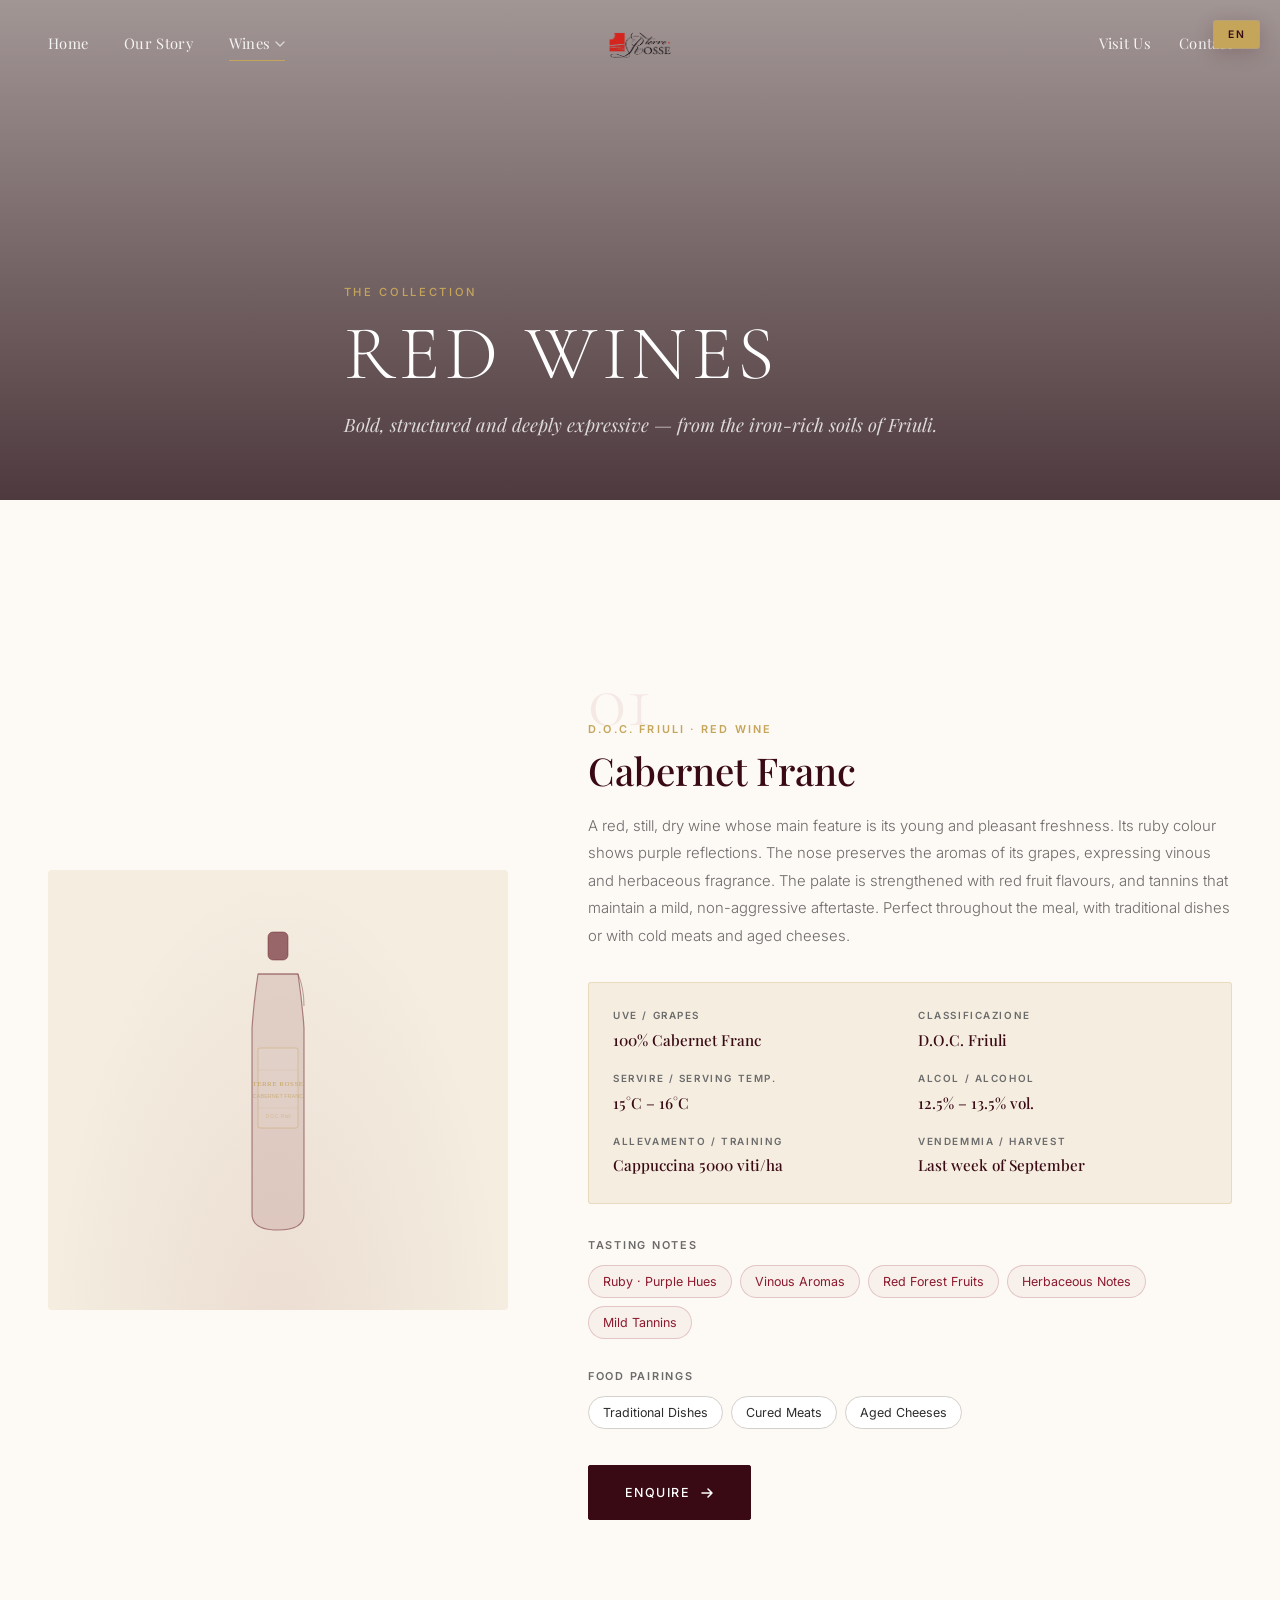
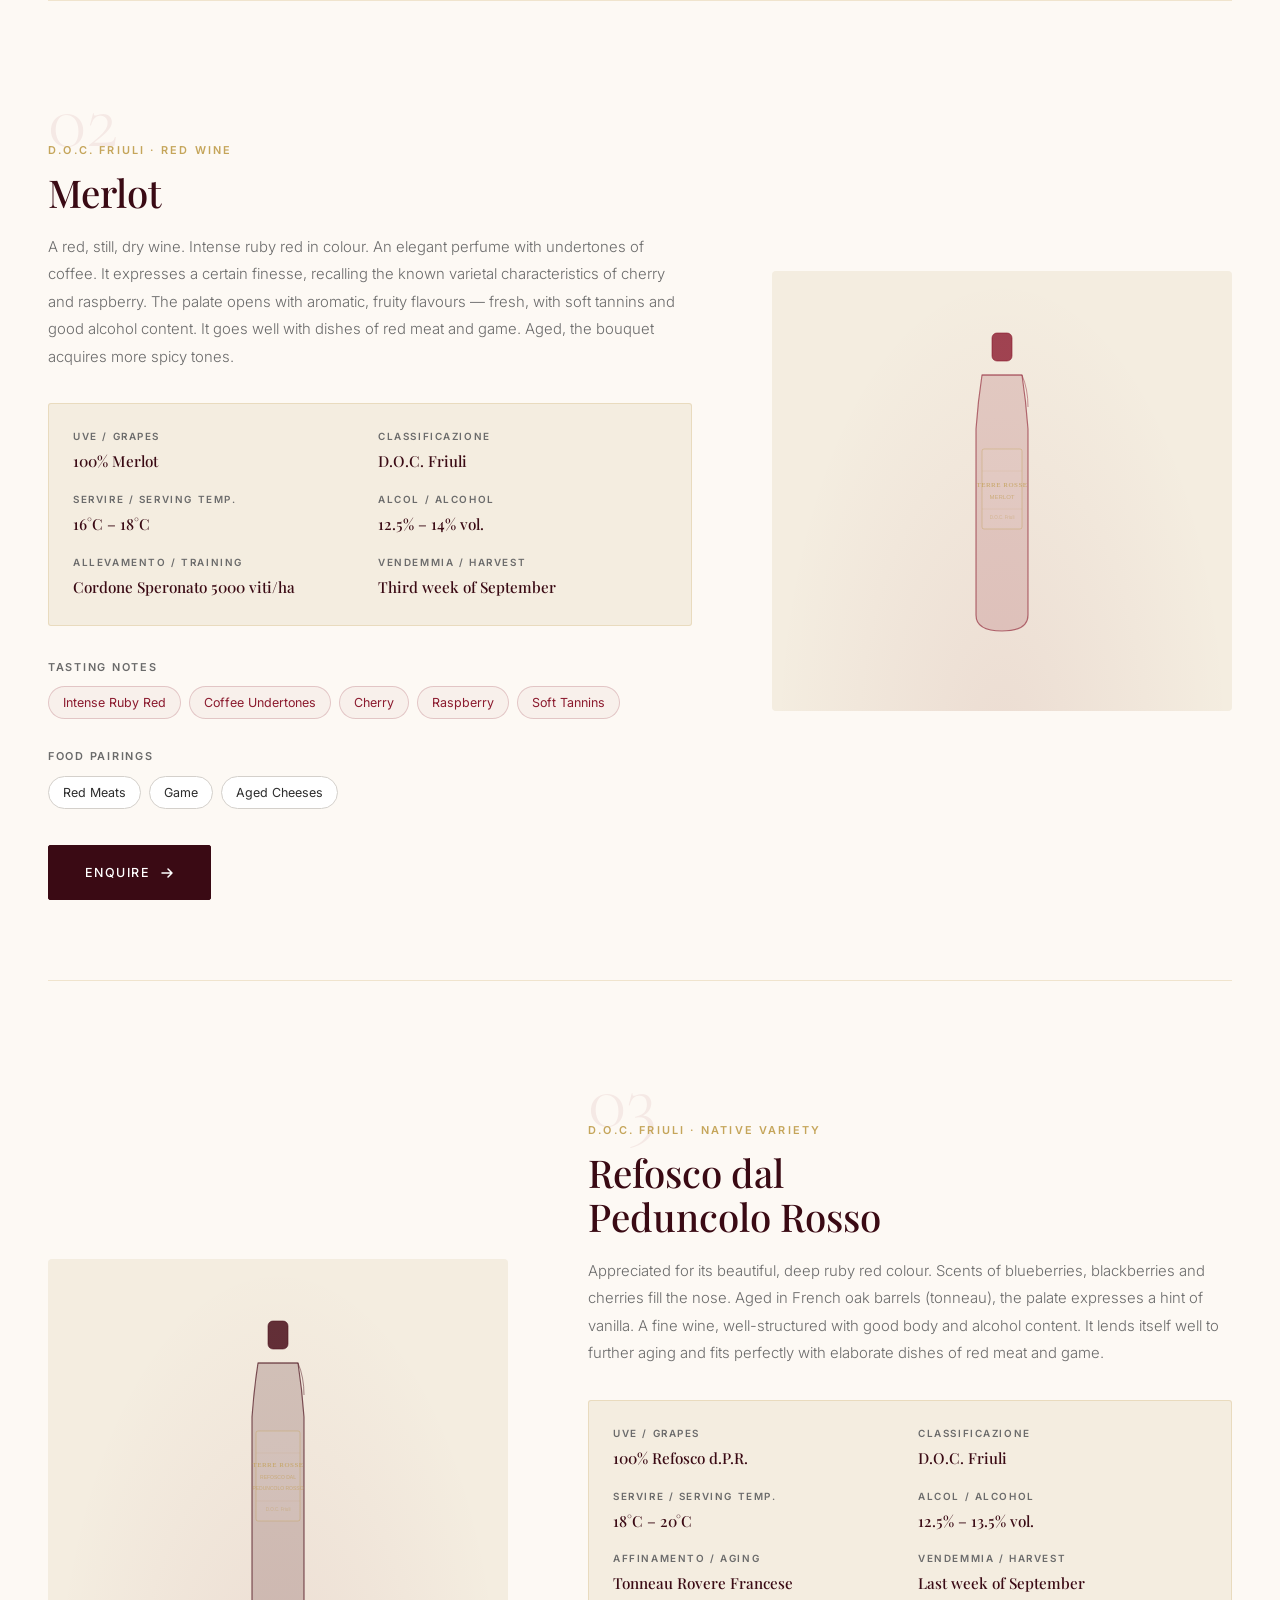
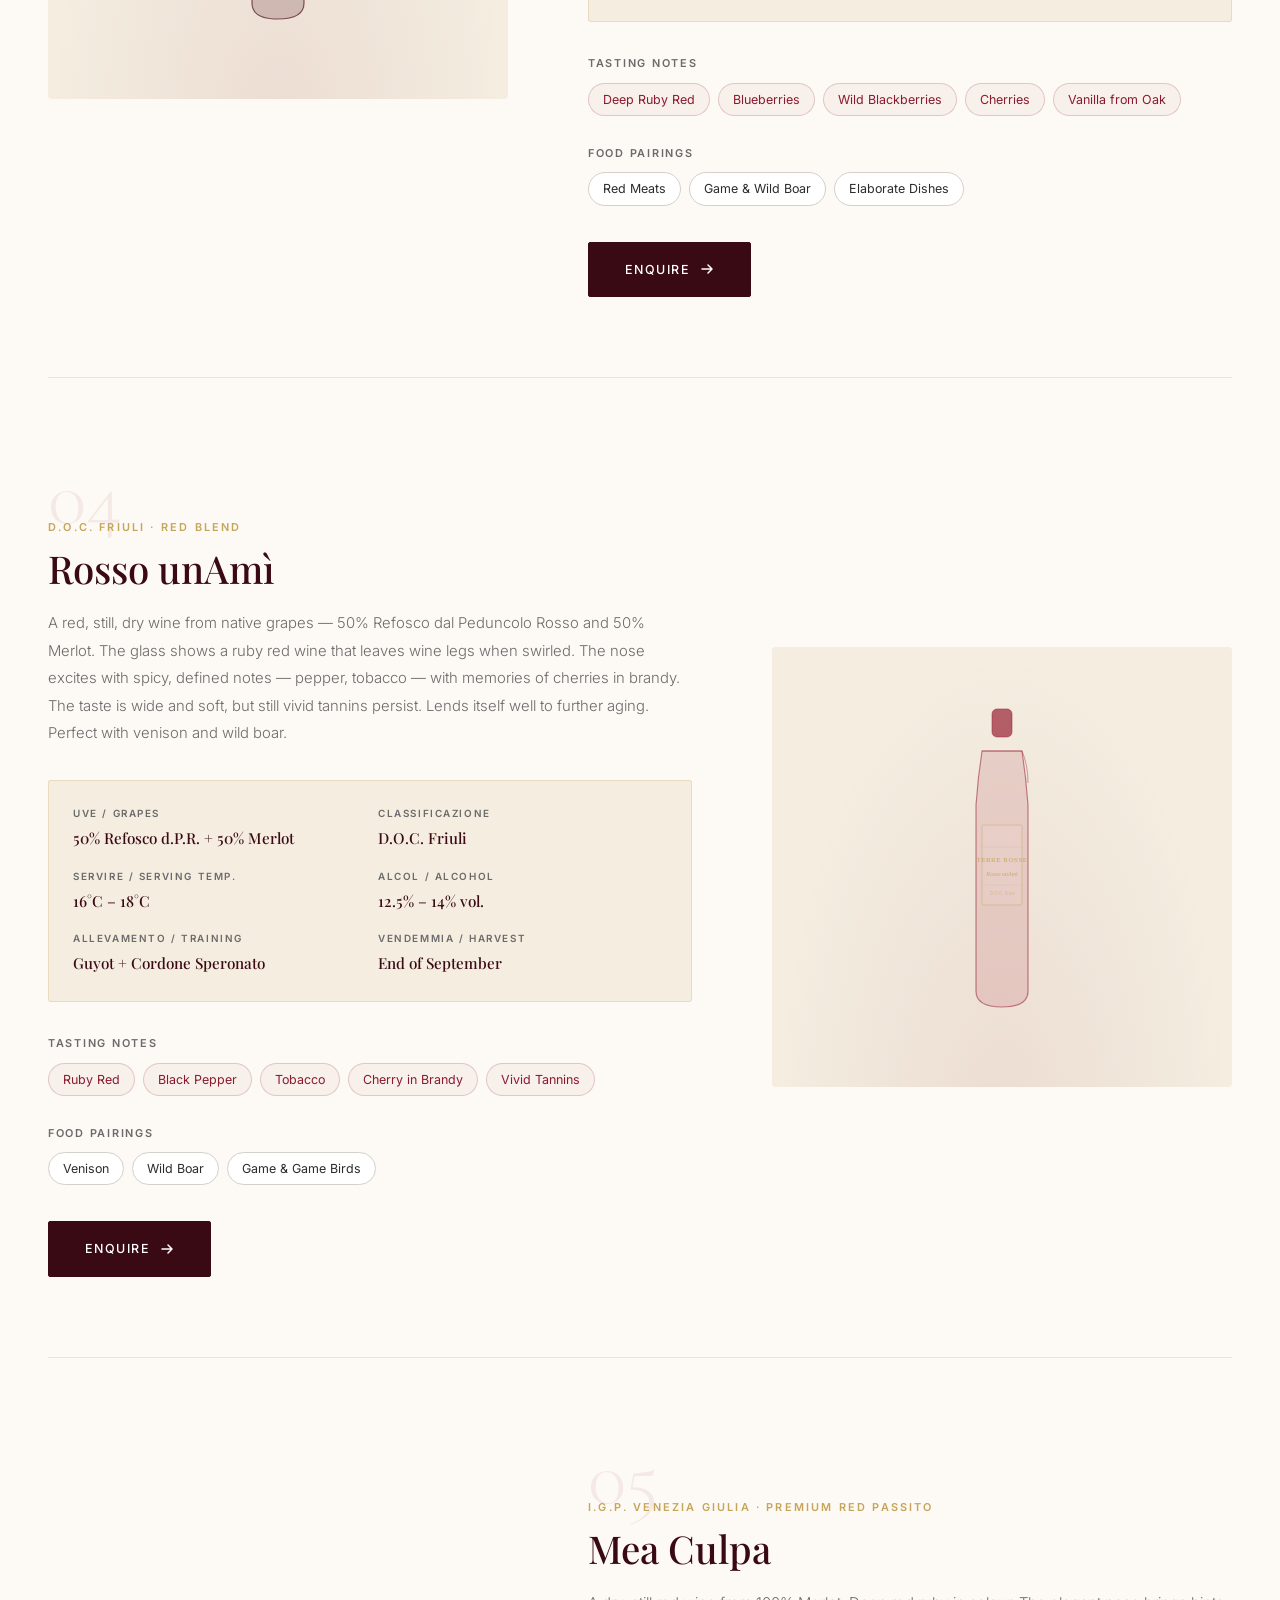
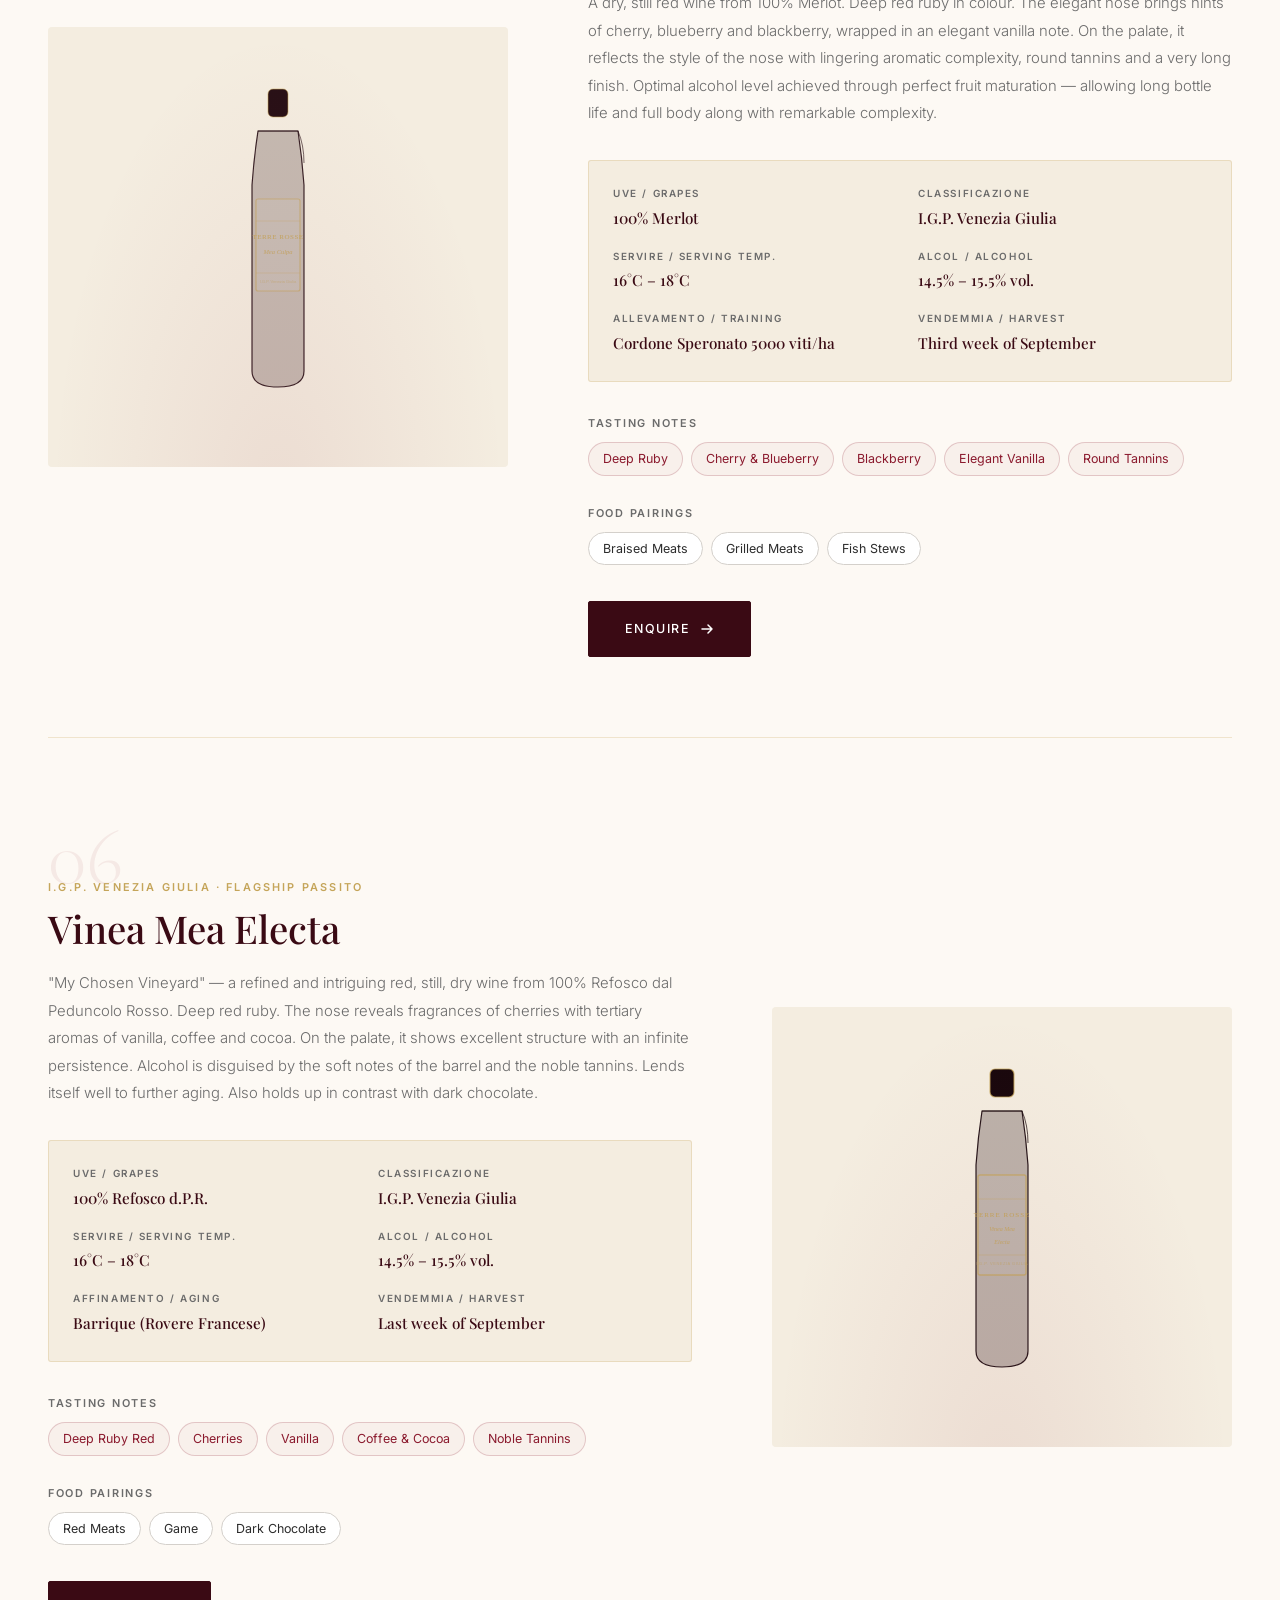
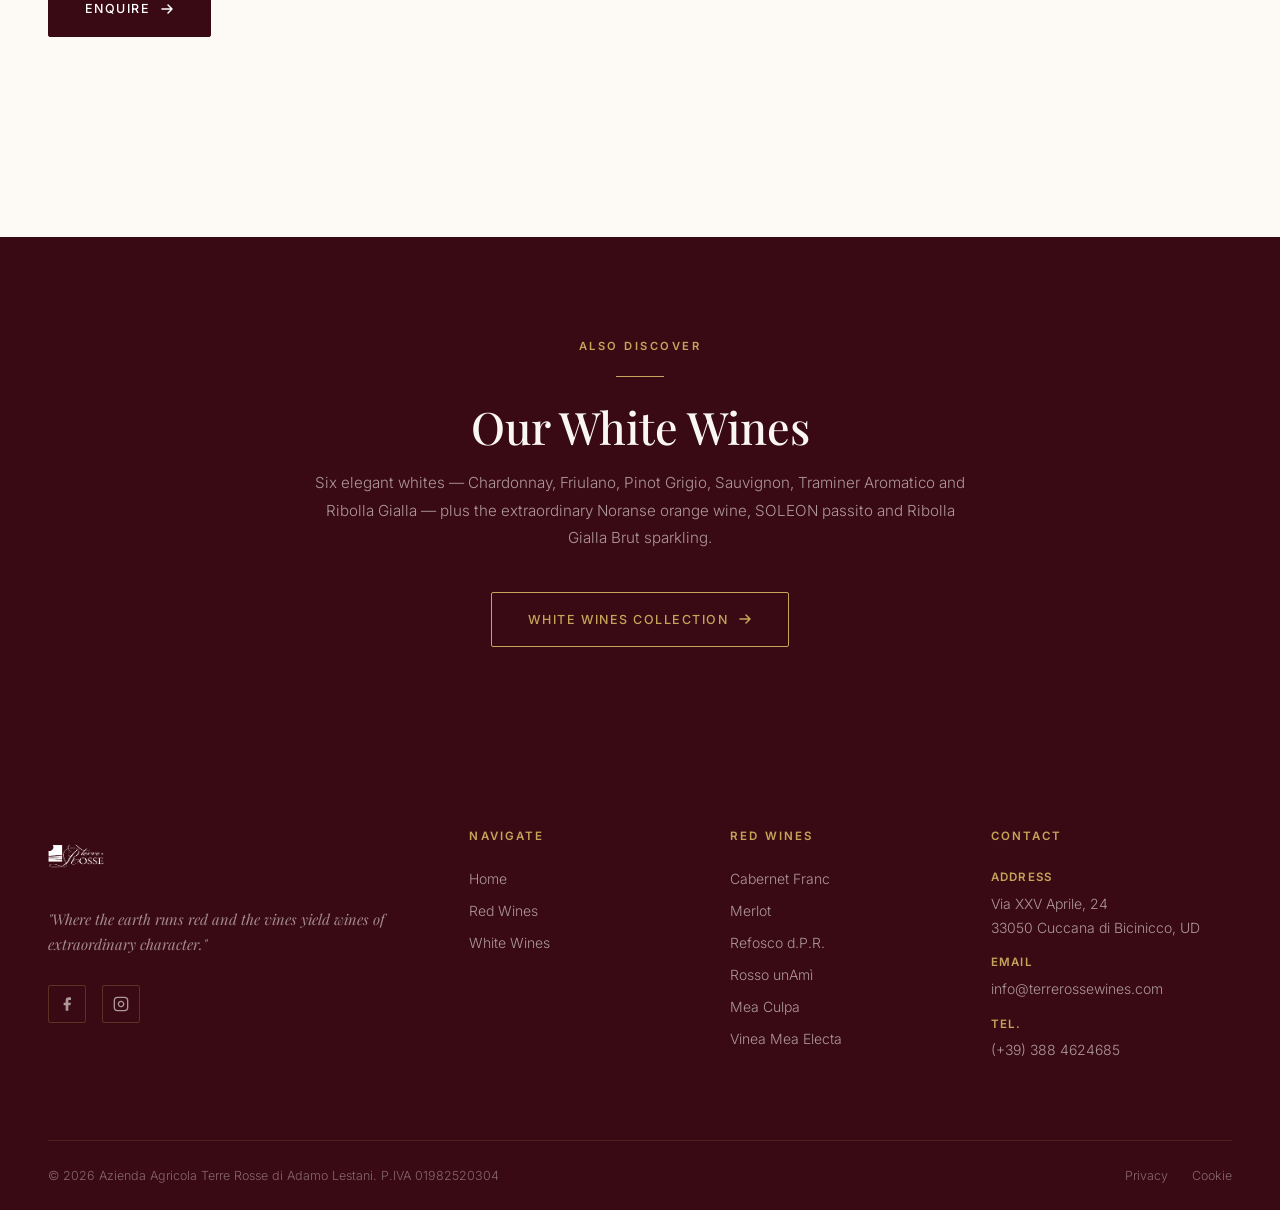
==== red-wines.html @ 96b221fc "Initial commit: Premium Winery Website for Terre Rosse Wines" ====
<!DOCTYPE html>
<html lang="en">
<head>
  <meta charset="UTF-8">
  <meta name="viewport" content="width=device-width, initial-scale=1.0">
  <title>Red Wines — Terre Rosse Wines</title>
  <meta name="description" content="Discover Terre Rosse red wines: Cabernet Franc, Merlot, Refosco dal Peduncolo Rosso, Rosso unAmì, Mea Culpa, Vinea Mea Electa and Pinot Nero. D.O.C. Friuli.">
  <meta name="theme-color" content="#3A0A14">
  <link rel="icon" type="image/png" href="images/logo.png">
  <link rel="stylesheet" href="styles.css">
</head>
<body class="page-wines">

<!-- Language Toggle -->
<div class="lang-toggle-wrap" role="group" aria-label="Language selection">
  <button class="lang-btn active" data-lang="en">EN</button>
  <button class="lang-btn" data-lang="it">IT</button>
</div>

<!-- HEADER -->
<header class="site-header" role="banner">
  <div class="header-inner">
    <nav class="nav-left">
      <a href="index.html" class="nav-link"><span data-lang="en">Home</span><span data-lang="it">Home</span></a>
      <a href="index.html#our-story" class="nav-link"><span data-lang="en">Our Story</span><span data-lang="it">La Nostra Storia</span></a>
      <div class="wines-trigger nav-link active" aria-haspopup="true" aria-expanded="false" tabindex="0">
        <span data-lang="en">Wines</span><span data-lang="it">Vini</span>
        <svg class="chevron" viewBox="0 0 10 6" fill="none"><path d="M1 1L5 5L9 1" stroke="currentColor" stroke-width="1.4" stroke-linecap="round" stroke-linejoin="round"/></svg>
      </div>
    </nav>
    <div class="header-logo-wrap">
      <a href="index.html" class="header-logo">
        <img src="images/logo.png" alt="Terre Rosse Wines" class="header-logo-light">
        <img src="images/logo.png" alt="Terre Rosse Wines" class="header-logo-dark" style="display:none">
      </a>
    </div>
    <nav class="nav-right">
      <a href="index.html#visit-us" class="nav-link"><span data-lang="en">Visit Us</span><span data-lang="it">Visitaci</span></a>
      <a href="index.html#contact" class="nav-link"><span data-lang="en">Contact</span><span data-lang="it">Contatti</span></a>
      <button class="mobile-toggle" aria-label="Open menu"><span></span><span></span><span></span></button>
    </nav>
  </div>
</header>

<!-- Mega Menu -->
<nav class="mega-menu" id="mega-menu">
  <div class="mega-menu-inner">
    <a href="red-wines.html" class="mega-col" style="text-decoration:none;display:block">
      <img src="images/category-red.jpg" alt="Red Wines" class="mega-col-img">
      <div class="mega-col-eyebrow"><span data-lang="en">Collection</span><span data-lang="it">Collezione</span></div>
      <div class="mega-col-title"><span data-lang="en">Red Wines</span><span data-lang="it">Vini Rossi</span></div>
      <p class="mega-col-desc"><span data-lang="en">Cabernet Franc, Merlot, Refosco, Rosso unAmì, Mea Culpa, Vinea Mea Electa, Pinot Nero.</span><span data-lang="it">Cabernet Franc, Merlot, Refosco, Rosso unAmì, Mea Culpa, Vinea Mea Electa, Pinot Nero.</span></p>
      <span class="mega-col-link"><span data-lang="en">Explore</span><span data-lang="it">Scopri</span> <svg viewBox="0 0 12 12" fill="none"><path d="M2 6H10M7 3L10 6L7 9" stroke="currentColor" stroke-width="1.4" stroke-linecap="round" stroke-linejoin="round"/></svg></span>
    </a>
    <a href="white-wines.html" class="mega-col" style="text-decoration:none;display:block">
      <img src="images/category-white.jpg" alt="White Wines" class="mega-col-img">
      <div class="mega-col-eyebrow"><span data-lang="en">Collection</span><span data-lang="it">Collezione</span></div>
      <div class="mega-col-title"><span data-lang="en">White Wines</span><span data-lang="it">Vini Bianchi</span></div>
      <p class="mega-col-desc"><span data-lang="en">Chardonnay, Friulano, Pinot Grigio, Sauvignon, Traminer Aromatico, Ribolla Gialla.</span><span data-lang="it">Chardonnay, Friulano, Pinot Grigio, Sauvignon, Traminer Aromatico, Ribolla Gialla.</span></p>
      <span class="mega-col-link"><span data-lang="en">Explore</span><span data-lang="it">Scopri</span> <svg viewBox="0 0 12 12" fill="none"><path d="M2 6H10M7 3L10 6L7 9" stroke="currentColor" stroke-width="1.4" stroke-linecap="round" stroke-linejoin="round"/></svg></span>
    </a>
    <a href="white-wines.html#noranse" class="mega-col" style="text-decoration:none;display:block">
      <img src="images/category-orange.jpg" alt="Noranse" class="mega-col-img">
      <div class="mega-col-eyebrow"><span data-lang="en">Specialty</span><span data-lang="it">Specialità</span></div>
      <div class="mega-col-title">Noranse</div>
      <p class="mega-col-desc"><span data-lang="en">I.G.T. Venezia Giulia. Skin-macerated Ribolla Gialla.</span><span data-lang="it">I.G.T. Venezia Giulia. Ribolla Gialla macerata.</span></p>
      <span class="mega-col-link"><span data-lang="en">Discover</span><span data-lang="it">Scopri</span> <svg viewBox="0 0 12 12" fill="none"><path d="M2 6H10M7 3L10 6L7 9" stroke="currentColor" stroke-width="1.4" stroke-linecap="round" stroke-linejoin="round"/></svg></span>
    </a>
    <a href="white-wines.html#ribolla-brut" class="mega-col" style="text-decoration:none;display:block">
      <img src="images/category-sparkling.jpg" alt="Ribolla Gialla Brut" class="mega-col-img">
      <div class="mega-col-eyebrow"><span data-lang="en">Sparkling</span><span data-lang="it">Spumante</span></div>
      <div class="mega-col-title">Ribolla Gialla Brut</div>
      <p class="mega-col-desc"><span data-lang="en">Brut sparkling wine from native Ribolla Gialla.</span><span data-lang="it">Spumante brut da Ribolla Gialla autoctona.</span></p>
      <span class="mega-col-link"><span data-lang="en">Discover</span><span data-lang="it">Scopri</span> <svg viewBox="0 0 12 12" fill="none"><path d="M2 6H10M7 3L10 6L7 9" stroke="currentColor" stroke-width="1.4" stroke-linecap="round" stroke-linejoin="round"/></svg></span>
    </a>
  </div>
</nav>

<div class="mobile-overlay" id="mobile-overlay"></div>
<nav class="mobile-drawer" id="mobile-drawer">
  <div class="mobile-drawer-head">
    <img src="images/logo.png" alt="Terre Rosse Wines">
    <button class="mobile-close">&times;</button>
  </div>
  <div class="mobile-nav">
    <a href="index.html" class="mobile-nav-item">Home</a>
    <a href="index.html#our-story" class="mobile-nav-item"><span data-lang="en">Our Story</span><span data-lang="it">La Nostra Storia</span></a>
    <div class="mobile-nav-item" style="color:var(--gold);font-size:0.72rem;letter-spacing:0.15em;text-transform:uppercase;font-family:var(--font-sans);padding-top:20px;"><span data-lang="en">Wines</span><span data-lang="it">Vini</span></div>
    <div class="mobile-nav-sub">
      <a href="red-wines.html" class="mobile-nav-sub-item"><span data-lang="en">Red Wines</span><span data-lang="it">Vini Rossi</span></a>
      <a href="white-wines.html" class="mobile-nav-sub-item"><span data-lang="en">White Wines</span><span data-lang="it">Vini Bianchi</span></a>
      <a href="white-wines.html#noranse" class="mobile-nav-sub-item">Noranse</a>
      <a href="white-wines.html#ribolla-brut" class="mobile-nav-sub-item">Ribolla Gialla Brut</a>
      <a href="white-wines.html#soleon" class="mobile-nav-sub-item">SOLEON</a>
    </div>
    <a href="index.html#visit-us" class="mobile-nav-item"><span data-lang="en">Visit Us</span><span data-lang="it">Visitaci</span></a>
    <a href="index.html#contact" class="mobile-nav-item"><span data-lang="en">Contact</span><span data-lang="it">Contatti</span></a>
    <div style="padding:20px 32px;display:flex;gap:10px;">
      <button class="lang-btn" data-lang="en" style="border:1px solid var(--border-color);border-radius:2px;color:var(--mid-gray);flex:1;padding:10px;font-size:0.75rem;letter-spacing:0.1em;">EN</button>
      <button class="lang-btn" data-lang="it" style="border:1px solid var(--border-color);border-radius:2px;color:var(--mid-gray);flex:1;padding:10px;font-size:0.75rem;letter-spacing:0.1em;">IT</button>
    </div>
  </div>
</nav>

<main id="main-content">

<!-- PAGE HERO -->
<section class="page-hero">
  <div class="page-hero-bg" style="background-image:url('https://images.unsplash.com/photo-1474722883778-792e7990302f?w=1920&q=85&auto=format&fit=crop&crop=center');"></div>
  <div class="container">
    <div class="page-hero-content">
      <p class="page-hero-eyebrow"><span data-lang="en">The Collection</span><span data-lang="it">La Collezione</span></p>
      <h1 class="page-hero-title"><span data-lang="en">Red Wines</span><span data-lang="it">Vini Rossi</span></h1>
      <p class="page-hero-sub"><span data-lang="en">Bold, structured and deeply expressive — from the iron-rich soils of Friuli.</span><span data-lang="it">Audaci, strutturati e profondamente espressivi — dai suoli ferrosi del Friuli.</span></p>
    </div>
  </div>
</section>

<!-- WINE CATALOG -->
<section class="wine-catalog">
  <div class="container">

    <!-- 1. Cabernet Franc -->
    <article class="wine-entry" id="cabernet-franc">
      <div class="wine-entry-bottle">
        <svg width="100" height="320" viewBox="0 0 100 320" fill="none" xmlns="http://www.w3.org/2000/svg">
          <rect x="40" y="2" width="20" height="28" rx="5" fill="rgba(114,47,55,0.7)" stroke="rgba(114,47,55,0.5)" stroke-width="1"/>
          <path d="M30 44 Q26 70 24 98 L24 284 Q24 300 50 300 Q76 300 76 284 L76 98 Q74 70 70 44 Z" fill="rgba(114,47,55,0.14)" stroke="rgba(114,47,55,0.55)" stroke-width="1.2"/>
          <path d="M30 44 L70 44 Q76 58 76 76" fill="none" stroke="rgba(114,47,55,0.45)" stroke-width="1"/>
          <rect x="30" y="118" width="40" height="80" rx="2" fill="rgba(255,255,255,0.08)" stroke="rgba(197,165,90,0.4)" stroke-width="1"/>
          <line x1="30" y1="140" x2="70" y2="140" stroke="rgba(197,165,90,0.2)" stroke-width="0.6"/>
          <line x1="30" y1="178" x2="70" y2="178" stroke="rgba(197,165,90,0.2)" stroke-width="0.6"/>
          <text x="50" y="156" text-anchor="middle" fill="rgba(197,165,90,0.9)" font-size="7" font-family="Georgia,serif" letter-spacing="0.5">TERRE ROSSE</text>
          <text x="50" y="168" text-anchor="middle" fill="rgba(197,165,90,0.65)" font-size="5.5" font-family="Arial,sans-serif">CABERNET FRANC</text>
          <text x="50" y="188" text-anchor="middle" fill="rgba(197,165,90,0.45)" font-size="4.5" font-family="Arial,sans-serif">D.O.C. Friuli</text>
        </svg>
      </div>
      <div class="wine-entry-details">
        <div class="wine-entry-number">01</div>
        <div class="wine-entry-eyebrow">D.O.C. Friuli · <span data-lang="en">Red Wine</span><span data-lang="it">Vino Rosso</span></div>
        <h2 class="wine-entry-name">Cabernet Franc</h2>
        <p class="wine-entry-story">
          <span data-lang="en">A red, still, dry wine whose main feature is its young and pleasant freshness. Its ruby colour shows purple reflections. The nose preserves the aromas of its grapes, expressing vinous and herbaceous fragrance. The palate is strengthened with red fruit flavours, and tannins that maintain a mild, non-aggressive aftertaste. Perfect throughout the meal, with traditional dishes or with cold meats and aged cheeses.</span>
          <span data-lang="it">Un vino rosso, fermo, secco la cui caratteristica principale è la sua giovane e piacevole freschezza. Un colore rubino con riflessi violacei. Al naso preserva i profumi delle sue uve esprimendo fragranze vinose ed erbacee. Al palato si rafforza con sapori di frutti di bosco e grazie ai suoi tannini mantiene un retrogusto non aggressivo. Perfetto a tutto pasto, con piatti tradizionali o intermezzi a base di salumi e formaggi stagionati.</span>
        </p>
        <div class="wine-entry-tech">
          <div class="tech-item"><div class="tech-label">Uve / Grapes</div><div class="tech-value">100% Cabernet Franc</div></div>
          <div class="tech-item"><div class="tech-label">Classificazione</div><div class="tech-value">D.O.C. Friuli</div></div>
          <div class="tech-item"><div class="tech-label">Servire / Serving Temp.</div><div class="tech-value">15°C – 16°C</div></div>
          <div class="tech-item"><div class="tech-label">Alcol / Alcohol</div><div class="tech-value">12.5% – 13.5% vol.</div></div>
          <div class="tech-item"><div class="tech-label">Allevamento / Training</div><div class="tech-value">Cappuccina 5000 viti/ha</div></div>
          <div class="tech-item"><div class="tech-label">Vendemmia / Harvest</div><div class="tech-value"><span data-lang="en">Last week of September</span><span data-lang="it">Ultima settimana di settembre</span></div></div>
        </div>
        <div class="wine-entry-tasting">
          <div class="tasting-title"><span data-lang="en">Tasting Notes</span><span data-lang="it">Note di Degustazione</span></div>
          <div class="tasting-notes">
            <span class="tasting-note"><span data-lang="en">Ruby · Purple Hues</span><span data-lang="it">Rubino · Riflessi Violacei</span></span>
            <span class="tasting-note"><span data-lang="en">Vinous Aromas</span><span data-lang="it">Fragranze Vinose</span></span>
            <span class="tasting-note"><span data-lang="en">Red Forest Fruits</span><span data-lang="it">Frutti di Bosco Rossi</span></span>
            <span class="tasting-note"><span data-lang="en">Herbaceous Notes</span><span data-lang="it">Note Erbacee</span></span>
            <span class="tasting-note"><span data-lang="en">Mild Tannins</span><span data-lang="it">Tannini Morbidi</span></span>
          </div>
        </div>
        <div class="wine-entry-food">
          <div class="food-title"><span data-lang="en">Food Pairings</span><span data-lang="it">Abbinamenti</span></div>
          <div class="food-pairings">
            <span class="food-tag"><span data-lang="en">Traditional Dishes</span><span data-lang="it">Piatti Tradizionali</span></span>
            <span class="food-tag"><span data-lang="en">Cured Meats</span><span data-lang="it">Salumi</span></span>
            <span class="food-tag"><span data-lang="en">Aged Cheeses</span><span data-lang="it">Formaggi Stagionati</span></span>
          </div>
        </div>
        <a href="index.html#contact" class="btn btn-dark"><span data-lang="en">Enquire</span><span data-lang="it">Richiedi Info</span> <svg viewBox="0 0 14 14" fill="none"><path d="M2 7H12M8 3L12 7L8 11" stroke="currentColor" stroke-width="1.5" stroke-linecap="round" stroke-linejoin="round"/></svg></a>
      </div>
    </article>

    <!-- 2. Merlot (reversed) -->
    <article class="wine-entry reverse" id="merlot">
      <div class="wine-entry-bottle">
        <svg width="100" height="320" viewBox="0 0 100 320" fill="none">
          <rect x="40" y="2" width="20" height="28" rx="5" fill="rgba(139,26,46,0.8)" stroke="rgba(139,26,46,0.6)" stroke-width="1"/>
          <path d="M30 44 Q26 70 24 98 L24 284 Q24 300 50 300 Q76 300 76 284 L76 98 Q74 70 70 44 Z" fill="rgba(139,26,46,0.16)" stroke="rgba(139,26,46,0.6)" stroke-width="1.2"/>
          <path d="M30 44 L70 44 Q76 58 76 76" fill="none" stroke="rgba(139,26,46,0.45)" stroke-width="1"/>
          <rect x="30" y="118" width="40" height="80" rx="2" fill="rgba(255,255,255,0.07)" stroke="rgba(197,165,90,0.4)" stroke-width="1"/>
          <line x1="30" y1="140" x2="70" y2="140" stroke="rgba(197,165,90,0.2)" stroke-width="0.6"/>
          <line x1="30" y1="178" x2="70" y2="178" stroke="rgba(197,165,90,0.2)" stroke-width="0.6"/>
          <text x="50" y="156" text-anchor="middle" fill="rgba(197,165,90,0.9)" font-size="7" font-family="Georgia,serif" letter-spacing="0.5">TERRE ROSSE</text>
          <text x="50" y="168" text-anchor="middle" fill="rgba(197,165,90,0.65)" font-size="6" font-family="Arial,sans-serif">MERLOT</text>
          <text x="50" y="188" text-anchor="middle" fill="rgba(197,165,90,0.45)" font-size="4.5" font-family="Arial,sans-serif">D.O.C. Friuli</text>
        </svg>
      </div>
      <div class="wine-entry-details">
        <div class="wine-entry-number">02</div>
        <div class="wine-entry-eyebrow">D.O.C. Friuli · <span data-lang="en">Red Wine</span><span data-lang="it">Vino Rosso</span></div>
        <h2 class="wine-entry-name">Merlot</h2>
        <p class="wine-entry-story">
          <span data-lang="en">A red, still, dry wine. Intense ruby red in colour. An elegant perfume with undertones of coffee. It expresses a certain finesse, recalling the known varietal characteristics of cherry and raspberry. The palate opens with aromatic, fruity flavours — fresh, with soft tannins and good alcohol content. It goes well with dishes of red meat and game. Aged, the bouquet acquires more spicy tones.</span>
          <span data-lang="it">Vino rosso, fermo, secco. Rosso rubino intenso. Nei suoi profumi si percepisce eleganza e fragranze di sottobosco e caffè. Esprime una certa finezza richiamando le note varietali di ciliegia e lamponi. Al palato si apre con sapori aromatici e fruttati denotando freschezza, morbidezza nei tannini e buona alcolicità. Ben si accompagna con carni rosse e cacciagione. Invecchiato, il bouquet acquista toni più speziati.</span>
        </p>
        <div class="wine-entry-tech">
          <div class="tech-item"><div class="tech-label">Uve / Grapes</div><div class="tech-value">100% Merlot</div></div>
          <div class="tech-item"><div class="tech-label">Classificazione</div><div class="tech-value">D.O.C. Friuli</div></div>
          <div class="tech-item"><div class="tech-label">Servire / Serving Temp.</div><div class="tech-value">16°C – 18°C</div></div>
          <div class="tech-item"><div class="tech-label">Alcol / Alcohol</div><div class="tech-value">12.5% – 14% vol.</div></div>
          <div class="tech-item"><div class="tech-label">Allevamento / Training</div><div class="tech-value">Cordone Speronato 5000 viti/ha</div></div>
          <div class="tech-item"><div class="tech-label">Vendemmia / Harvest</div><div class="tech-value"><span data-lang="en">Third week of September</span><span data-lang="it">Terza settimana di settembre</span></div></div>
        </div>
        <div class="wine-entry-tasting">
          <div class="tasting-title"><span data-lang="en">Tasting Notes</span><span data-lang="it">Note di Degustazione</span></div>
          <div class="tasting-notes">
            <span class="tasting-note"><span data-lang="en">Intense Ruby Red</span><span data-lang="it">Rosso Rubino Intenso</span></span>
            <span class="tasting-note"><span data-lang="en">Coffee Undertones</span><span data-lang="it">Sottofondo di Caffè</span></span>
            <span class="tasting-note"><span data-lang="en">Cherry</span><span data-lang="it">Ciliegia</span></span>
            <span class="tasting-note"><span data-lang="en">Raspberry</span><span data-lang="it">Lampone</span></span>
            <span class="tasting-note"><span data-lang="en">Soft Tannins</span><span data-lang="it">Tannini Morbidi</span></span>
          </div>
        </div>
        <div class="wine-entry-food">
          <div class="food-title"><span data-lang="en">Food Pairings</span><span data-lang="it">Abbinamenti</span></div>
          <div class="food-pairings">
            <span class="food-tag"><span data-lang="en">Red Meats</span><span data-lang="it">Carni Rosse</span></span>
            <span class="food-tag"><span data-lang="en">Game</span><span data-lang="it">Cacciagione</span></span>
            <span class="food-tag"><span data-lang="en">Aged Cheeses</span><span data-lang="it">Formaggi Stagionati</span></span>
          </div>
        </div>
        <a href="index.html#contact" class="btn btn-dark"><span data-lang="en">Enquire</span><span data-lang="it">Richiedi Info</span> <svg viewBox="0 0 14 14" fill="none"><path d="M2 7H12M8 3L12 7L8 11" stroke="currentColor" stroke-width="1.5" stroke-linecap="round" stroke-linejoin="round"/></svg></a>
      </div>
    </article>

    <!-- 3. Refosco dal Peduncolo Rosso -->
    <article class="wine-entry" id="refosco">
      <div class="wine-entry-bottle">
        <svg width="100" height="320" viewBox="0 0 100 320" fill="none">
          <rect x="40" y="2" width="20" height="28" rx="5" fill="rgba(78,21,32,0.88)" stroke="rgba(78,21,32,0.6)" stroke-width="1"/>
          <path d="M30 44 Q26 70 24 98 L24 284 Q24 300 50 300 Q76 300 76 284 L76 98 Q74 70 70 44 Z" fill="rgba(78,21,32,0.2)" stroke="rgba(78,21,32,0.7)" stroke-width="1.2"/>
          <path d="M30 44 L70 44 Q76 58 76 76" fill="none" stroke="rgba(78,21,32,0.5)" stroke-width="1"/>
          <rect x="28" y="112" width="44" height="90" rx="2" fill="rgba(255,255,255,0.07)" stroke="rgba(197,165,90,0.4)" stroke-width="1"/>
          <line x1="28" y1="134" x2="72" y2="134" stroke="rgba(197,165,90,0.2)" stroke-width="0.6"/>
          <line x1="28" y1="182" x2="72" y2="182" stroke="rgba(197,165,90,0.2)" stroke-width="0.6"/>
          <text x="50" y="148" text-anchor="middle" fill="rgba(197,165,90,0.9)" font-size="7" font-family="Georgia,serif" letter-spacing="0.5">TERRE ROSSE</text>
          <text x="50" y="160" text-anchor="middle" fill="rgba(197,165,90,0.65)" font-size="5" font-family="Arial,sans-serif">REFOSCO DAL</text>
          <text x="50" y="171" text-anchor="middle" fill="rgba(197,165,90,0.65)" font-size="5" font-family="Arial,sans-serif">PEDUNCOLO ROSSO</text>
          <text x="50" y="192" text-anchor="middle" fill="rgba(197,165,90,0.45)" font-size="4.5" font-family="Arial,sans-serif">D.O.C. Friuli</text>
        </svg>
      </div>
      <div class="wine-entry-details">
        <div class="wine-entry-number">03</div>
        <div class="wine-entry-eyebrow">D.O.C. Friuli · <span data-lang="en">Native Variety</span><span data-lang="it">Vitigno Autoctono</span></div>
        <h2 class="wine-entry-name">Refosco dal<br>Peduncolo Rosso</h2>
        <p class="wine-entry-story">
          <span data-lang="en">Appreciated for its beautiful, deep ruby red colour. Scents of blueberries, blackberries and cherries fill the nose. Aged in French oak barrels (tonneau), the palate expresses a hint of vanilla. A fine wine, well-structured with good body and alcohol content. It lends itself well to further aging and fits perfectly with elaborate dishes of red meat and game.</span>
          <span data-lang="it">Apprezzabile per il suo bel colore rosso rubino intenso. Al naso rivela fragranze di mirtilli, more selvatiche e marasche. Invecchiato in tonneau di rovere francese, al palato esprime un retrogusto di vaniglia. Un vino raffinato, ben strutturato, con buon corpo e alcolicità. Ben si presta ad un ulteriore invecchiamento. Si sposa perfettamente con pietanze elaborate a base di carni rosse e selvaggina.</span>
        </p>
        <div class="wine-entry-tech">
          <div class="tech-item"><div class="tech-label">Uve / Grapes</div><div class="tech-value">100% Refosco d.P.R.</div></div>
          <div class="tech-item"><div class="tech-label">Classificazione</div><div class="tech-value">D.O.C. Friuli</div></div>
          <div class="tech-item"><div class="tech-label">Servire / Serving Temp.</div><div class="tech-value">18°C – 20°C</div></div>
          <div class="tech-item"><div class="tech-label">Alcol / Alcohol</div><div class="tech-value">12.5% – 13.5% vol.</div></div>
          <div class="tech-item"><div class="tech-label">Affinamento / Aging</div><div class="tech-value">Tonneau Rovere Francese</div></div>
          <div class="tech-item"><div class="tech-label">Vendemmia / Harvest</div><div class="tech-value"><span data-lang="en">Last week of September</span><span data-lang="it">Ultima settimana di settembre</span></div></div>
        </div>
        <div class="wine-entry-tasting">
          <div class="tasting-title"><span data-lang="en">Tasting Notes</span><span data-lang="it">Note di Degustazione</span></div>
          <div class="tasting-notes">
            <span class="tasting-note"><span data-lang="en">Deep Ruby Red</span><span data-lang="it">Rosso Rubino Profondo</span></span>
            <span class="tasting-note"><span data-lang="en">Blueberries</span><span data-lang="it">Mirtilli</span></span>
            <span class="tasting-note"><span data-lang="en">Wild Blackberries</span><span data-lang="it">More Selvatiche</span></span>
            <span class="tasting-note"><span data-lang="en">Cherries</span><span data-lang="it">Marasche</span></span>
            <span class="tasting-note"><span data-lang="en">Vanilla from Oak</span><span data-lang="it">Vaniglia dal Rovere</span></span>
          </div>
        </div>
        <div class="wine-entry-food">
          <div class="food-title"><span data-lang="en">Food Pairings</span><span data-lang="it">Abbinamenti</span></div>
          <div class="food-pairings">
            <span class="food-tag"><span data-lang="en">Red Meats</span><span data-lang="it">Carni Rosse</span></span>
            <span class="food-tag"><span data-lang="en">Game &amp; Wild Boar</span><span data-lang="it">Selvaggina &amp; Cinghiale</span></span>
            <span class="food-tag"><span data-lang="en">Elaborate Dishes</span><span data-lang="it">Piatti Elaborati</span></span>
          </div>
        </div>
        <a href="index.html#contact" class="btn btn-dark"><span data-lang="en">Enquire</span><span data-lang="it">Richiedi Info</span> <svg viewBox="0 0 14 14" fill="none"><path d="M2 7H12M8 3L12 7L8 11" stroke="currentColor" stroke-width="1.5" stroke-linecap="round" stroke-linejoin="round"/></svg></a>
      </div>
    </article>

    <!-- 4. Rosso unAmì (reversed) -->
    <article class="wine-entry reverse" id="rosso-unami">
      <div class="wine-entry-bottle">
        <svg width="100" height="320" viewBox="0 0 100 320" fill="none">
          <rect x="40" y="2" width="20" height="28" rx="5" fill="rgba(155,35,53,0.7)" stroke="rgba(155,35,53,0.5)" stroke-width="1"/>
          <path d="M30 44 Q26 70 24 98 L24 284 Q24 300 50 300 Q76 300 76 284 L76 98 Q74 70 70 44 Z" fill="rgba(155,35,53,0.14)" stroke="rgba(155,35,53,0.55)" stroke-width="1.2"/>
          <path d="M30 44 L70 44 Q76 58 76 76" fill="none" stroke="rgba(155,35,53,0.45)" stroke-width="1"/>
          <rect x="30" y="118" width="40" height="80" rx="2" fill="rgba(255,255,255,0.07)" stroke="rgba(197,165,90,0.4)" stroke-width="1"/>
          <line x1="30" y1="140" x2="70" y2="140" stroke="rgba(197,165,90,0.2)" stroke-width="0.6"/>
          <line x1="30" y1="178" x2="70" y2="178" stroke="rgba(197,165,90,0.2)" stroke-width="0.6"/>
          <text x="50" y="155" text-anchor="middle" fill="rgba(197,165,90,0.9)" font-size="7" font-family="Georgia,serif" letter-spacing="0.5">TERRE ROSSE</text>
          <text x="50" y="169" text-anchor="middle" fill="rgba(197,165,90,0.75)" font-size="6" font-family="Georgia,serif" font-style="italic">Rosso unAmì</text>
          <text x="50" y="188" text-anchor="middle" fill="rgba(197,165,90,0.45)" font-size="4.5" font-family="Arial,sans-serif">D.O.C. Friuli</text>
        </svg>
      </div>
      <div class="wine-entry-details">
        <div class="wine-entry-number">04</div>
        <div class="wine-entry-eyebrow">D.O.C. Friuli · <span data-lang="en">Red Blend</span><span data-lang="it">Blend Rosso</span></div>
        <h2 class="wine-entry-name">Rosso unAmì</h2>
        <p class="wine-entry-story">
          <span data-lang="en">A red, still, dry wine from native grapes — 50% Refosco dal Peduncolo Rosso and 50% Merlot. The glass shows a ruby red wine that leaves wine legs when swirled. The nose excites with spicy, defined notes — pepper, tobacco — with memories of cherries in brandy. The taste is wide and soft, but still vivid tannins persist. Lends itself well to further aging. Perfect with venison and wild boar.</span>
          <span data-lang="it">Vino rosso, fermo, secco, da vitigno autoctono Refosco dal Peduncolo Rosso e Merlot (50/50). Il calice mostra un vino rosso rubino che lascia archetti fitti sui bordi. Il naso emoziona. Sentori speziati e definiti: pepe, tabacco, con ricordi di marasca sotto spirito. Il sorso è ampio e morbido, ma con tannini ancora vivaci ed una persistenza infinita. Ben si presta ad un ulteriore invecchiamento.</span>
        </p>
        <div class="wine-entry-tech">
          <div class="tech-item"><div class="tech-label">Uve / Grapes</div><div class="tech-value">50% Refosco d.P.R. + 50% Merlot</div></div>
          <div class="tech-item"><div class="tech-label">Classificazione</div><div class="tech-value">D.O.C. Friuli</div></div>
          <div class="tech-item"><div class="tech-label">Servire / Serving Temp.</div><div class="tech-value">16°C – 18°C</div></div>
          <div class="tech-item"><div class="tech-label">Alcol / Alcohol</div><div class="tech-value">12.5% – 14% vol.</div></div>
          <div class="tech-item"><div class="tech-label">Allevamento / Training</div><div class="tech-value">Guyot + Cordone Speronato</div></div>
          <div class="tech-item"><div class="tech-label">Vendemmia / Harvest</div><div class="tech-value"><span data-lang="en">End of September</span><span data-lang="it">Fine settembre</span></div></div>
        </div>
        <div class="wine-entry-tasting">
          <div class="tasting-title"><span data-lang="en">Tasting Notes</span><span data-lang="it">Note di Degustazione</span></div>
          <div class="tasting-notes">
            <span class="tasting-note"><span data-lang="en">Ruby Red</span><span data-lang="it">Rosso Rubino</span></span>
            <span class="tasting-note"><span data-lang="en">Black Pepper</span><span data-lang="it">Pepe Nero</span></span>
            <span class="tasting-note"><span data-lang="en">Tobacco</span><span data-lang="it">Tabacco</span></span>
            <span class="tasting-note"><span data-lang="en">Cherry in Brandy</span><span data-lang="it">Marasca sotto Spirito</span></span>
            <span class="tasting-note"><span data-lang="en">Vivid Tannins</span><span data-lang="it">Tannini Vivaci</span></span>
          </div>
        </div>
        <div class="wine-entry-food">
          <div class="food-title"><span data-lang="en">Food Pairings</span><span data-lang="it">Abbinamenti</span></div>
          <div class="food-pairings">
            <span class="food-tag"><span data-lang="en">Venison</span><span data-lang="it">Cervo</span></span>
            <span class="food-tag"><span data-lang="en">Wild Boar</span><span data-lang="it">Cinghiale</span></span>
            <span class="food-tag"><span data-lang="en">Game &amp; Game Birds</span><span data-lang="it">Selvaggina &amp; Cacciagione</span></span>
          </div>
        </div>
        <a href="index.html#contact" class="btn btn-dark"><span data-lang="en">Enquire</span><span data-lang="it">Richiedi Info</span> <svg viewBox="0 0 14 14" fill="none"><path d="M2 7H12M8 3L12 7L8 11" stroke="currentColor" stroke-width="1.5" stroke-linecap="round" stroke-linejoin="round"/></svg></a>
      </div>
    </article>

    <!-- 5. Mea Culpa -->
    <article class="wine-entry" id="mea-culpa">
      <div class="wine-entry-bottle">
        <svg width="100" height="320" viewBox="0 0 100 320" fill="none">
          <rect x="40" y="2" width="20" height="28" rx="5" fill="rgba(30,5,12,0.95)" stroke="rgba(197,165,90,0.55)" stroke-width="1"/>
          <path d="M30 44 Q26 70 24 98 L24 284 Q24 300 50 300 Q76 300 76 284 L76 98 Q74 70 70 44 Z" fill="rgba(30,5,12,0.22)" stroke="rgba(30,5,12,0.85)" stroke-width="1.2"/>
          <path d="M30 44 L70 44 Q76 58 76 76" fill="none" stroke="rgba(30,5,12,0.6)" stroke-width="1"/>
          <rect x="28" y="112" width="44" height="92" rx="2" fill="rgba(255,255,255,0.05)" stroke="rgba(197,165,90,0.6)" stroke-width="1.2"/>
          <line x1="28" y1="134" x2="72" y2="134" stroke="rgba(197,165,90,0.35)" stroke-width="0.8"/>
          <line x1="28" y1="186" x2="72" y2="186" stroke="rgba(197,165,90,0.35)" stroke-width="0.8"/>
          <text x="50" y="152" text-anchor="middle" fill="rgba(197,165,90,0.95)" font-size="7" font-family="Georgia,serif" letter-spacing="0.5">TERRE ROSSE</text>
          <text x="50" y="167" text-anchor="middle" fill="rgba(197,165,90,0.85)" font-size="6.5" font-family="Georgia,serif" font-style="italic">Mea Culpa</text>
          <text x="50" y="196" text-anchor="middle" fill="rgba(197,165,90,0.5)" font-size="4" font-family="Arial,sans-serif">I.G.P. Venezia Giulia</text>
        </svg>
      </div>
      <div class="wine-entry-details">
        <div class="wine-entry-number">05</div>
        <div class="wine-entry-eyebrow">I.G.P. Venezia Giulia · <span data-lang="en">Premium Red Passito</span><span data-lang="it">Rosso Passito Premium</span></div>
        <h2 class="wine-entry-name">Mea Culpa</h2>
        <p class="wine-entry-story">
          <span data-lang="en">A dry, still red wine from 100% Merlot. Deep red ruby in colour. The elegant nose brings hints of cherry, blueberry and blackberry, wrapped in an elegant vanilla note. On the palate, it reflects the style of the nose with lingering aromatic complexity, round tannins and a very long finish. Optimal alcohol level achieved through perfect fruit maturation — allowing long bottle life and full body along with remarkable complexity.</span>
          <span data-lang="it">Vino rosso, fermo, secco da 100% Merlot. Rosso rubino profondo. Profumi eleganti si susseguono: more, lamponi, ciliegie mature avvolte da fragrante vaniglia. In bocca rispecchia i sentori del naso, con complessità aromatica lunghissima, tannini rotondi e persistanza molto lunga. Alcolicità ottimale grazie ad una perfetta maturazione del frutto — garantisce lunga vita alla bottiglia e un corpo pieno.</span>
        </p>
        <div class="wine-entry-tech">
          <div class="tech-item"><div class="tech-label">Uve / Grapes</div><div class="tech-value">100% Merlot</div></div>
          <div class="tech-item"><div class="tech-label">Classificazione</div><div class="tech-value">I.G.P. Venezia Giulia</div></div>
          <div class="tech-item"><div class="tech-label">Servire / Serving Temp.</div><div class="tech-value">16°C – 18°C</div></div>
          <div class="tech-item"><div class="tech-label">Alcol / Alcohol</div><div class="tech-value">14.5% – 15.5% vol.</div></div>
          <div class="tech-item"><div class="tech-label">Allevamento / Training</div><div class="tech-value">Cordone Speronato 5000 viti/ha</div></div>
          <div class="tech-item"><div class="tech-label">Vendemmia / Harvest</div><div class="tech-value"><span data-lang="en">Third week of September</span><span data-lang="it">Terza settimana di settembre</span></div></div>
        </div>
        <div class="wine-entry-tasting">
          <div class="tasting-title"><span data-lang="en">Tasting Notes</span><span data-lang="it">Note di Degustazione</span></div>
          <div class="tasting-notes">
            <span class="tasting-note"><span data-lang="en">Deep Ruby</span><span data-lang="it">Rubino Profondo</span></span>
            <span class="tasting-note"><span data-lang="en">Cherry &amp; Blueberry</span><span data-lang="it">Ciliegia &amp; Mirtillo</span></span>
            <span class="tasting-note"><span data-lang="en">Blackberry</span><span data-lang="it">Mora</span></span>
            <span class="tasting-note"><span data-lang="en">Elegant Vanilla</span><span data-lang="it">Vaniglia Elegante</span></span>
            <span class="tasting-note"><span data-lang="en">Round Tannins</span><span data-lang="it">Tannini Rotondi</span></span>
          </div>
        </div>
        <div class="wine-entry-food">
          <div class="food-title"><span data-lang="en">Food Pairings</span><span data-lang="it">Abbinamenti</span></div>
          <div class="food-pairings">
            <span class="food-tag"><span data-lang="en">Braised Meats</span><span data-lang="it">Carni Brasate</span></span>
            <span class="food-tag"><span data-lang="en">Grilled Meats</span><span data-lang="it">Carni alla Griglia</span></span>
            <span class="food-tag"><span data-lang="en">Fish Stews</span><span data-lang="it">Pesce in Umido</span></span>
          </div>
        </div>
        <a href="index.html#contact" class="btn btn-dark"><span data-lang="en">Enquire</span><span data-lang="it">Richiedi Info</span> <svg viewBox="0 0 14 14" fill="none"><path d="M2 7H12M8 3L12 7L8 11" stroke="currentColor" stroke-width="1.5" stroke-linecap="round" stroke-linejoin="round"/></svg></a>
      </div>
    </article>

    <!-- 6. Vinea Mea Electa (reversed) -->
    <article class="wine-entry reverse" id="vinea-mea-electa">
      <div class="wine-entry-bottle">
        <svg width="100" height="320" viewBox="0 0 100 320" fill="none">
          <rect x="38" y="2" width="24" height="28" rx="5" fill="rgba(20,3,8,0.98)" stroke="rgba(197,165,90,0.75)" stroke-width="1.2"/>
          <path d="M30 44 Q26 70 24 98 L24 284 Q24 300 50 300 Q76 300 76 284 L76 98 Q74 70 70 44 Z" fill="rgba(20,3,8,0.25)" stroke="rgba(20,3,8,0.9)" stroke-width="1.2"/>
          <path d="M30 44 L70 44 Q76 58 76 76" fill="none" stroke="rgba(20,3,8,0.7)" stroke-width="1"/>
          <rect x="26" y="108" width="48" height="100" rx="2" fill="rgba(255,255,255,0.04)" stroke="rgba(197,165,90,0.7)" stroke-width="1.4"/>
          <line x1="26" y1="132" x2="74" y2="132" stroke="rgba(197,165,90,0.4)" stroke-width="0.9"/>
          <line x1="26" y1="188" x2="74" y2="188" stroke="rgba(197,165,90,0.4)" stroke-width="0.9"/>
          <text x="50" y="150" text-anchor="middle" fill="rgba(197,165,90,1)" font-size="7" font-family="Georgia,serif" letter-spacing="1">TERRE ROSSE</text>
          <text x="50" y="164" text-anchor="middle" fill="rgba(197,165,90,0.88)" font-size="6" font-family="Georgia,serif" font-style="italic">Vinea Mea</text>
          <text x="50" y="177" text-anchor="middle" fill="rgba(197,165,90,0.88)" font-size="6" font-family="Georgia,serif" font-style="italic">Electa</text>
          <text x="50" y="198" text-anchor="middle" fill="rgba(197,165,90,0.55)" font-size="4" font-family="Arial,sans-serif" letter-spacing="0.5">I.G.P. VENEZIA GIULIA</text>
        </svg>
      </div>
      <div class="wine-entry-details">
        <div class="wine-entry-number">06</div>
        <div class="wine-entry-eyebrow">I.G.P. Venezia Giulia · <span data-lang="en">Flagship Passito</span><span data-lang="it">Passito di Punta</span></div>
        <h2 class="wine-entry-name">Vinea Mea Electa</h2>
        <p class="wine-entry-story">
          <span data-lang="en">"My Chosen Vineyard" — a refined and intriguing red, still, dry wine from 100% Refosco dal Peduncolo Rosso. Deep red ruby. The nose reveals fragrances of cherries with tertiary aromas of vanilla, coffee and cocoa. On the palate, it shows excellent structure with an infinite persistence. Alcohol is disguised by the soft notes of the barrel and the noble tannins. Lends itself well to further aging. Also holds up in contrast with dark chocolate.</span>
          <span data-lang="it">"La Mia Vigna Prescelta" — vino raffinato ed intrigante. Rosso, fermo, secco da 100% Refosco dal Peduncolo Rosso. Rosso rubino profondo. Al naso rivela fragranze di marasche e profumi terziari — vaniglia, caffè e cacao. In bocca dimostra una grossa struttura, con persistenza infinita. Alcolicità mascherata dalle note morbide della barrique e dai tannini nobili. Ben si presta ad ulteriore invecchiamento. Regge bene anche con il cioccolato fondente.</span>
        </p>
        <div class="wine-entry-tech">
          <div class="tech-item"><div class="tech-label">Uve / Grapes</div><div class="tech-value">100% Refosco d.P.R.</div></div>
          <div class="tech-item"><div class="tech-label">Classificazione</div><div class="tech-value">I.G.P. Venezia Giulia</div></div>
          <div class="tech-item"><div class="tech-label">Servire / Serving Temp.</div><div class="tech-value">16°C – 18°C</div></div>
          <div class="tech-item"><div class="tech-label">Alcol / Alcohol</div><div class="tech-value">14.5% – 15.5% vol.</div></div>
          <div class="tech-item"><div class="tech-label">Affinamento / Aging</div><div class="tech-value">Barrique (Rovere Francese)</div></div>
          <div class="tech-item"><div class="tech-label">Vendemmia / Harvest</div><div class="tech-value"><span data-lang="en">Last week of September</span><span data-lang="it">Ultima settimana di settembre</span></div></div>
        </div>
        <div class="wine-entry-tasting">
          <div class="tasting-title"><span data-lang="en">Tasting Notes</span><span data-lang="it">Note di Degustazione</span></div>
          <div class="tasting-notes">
            <span class="tasting-note"><span data-lang="en">Deep Ruby Red</span><span data-lang="it">Rosso Rubino Profondo</span></span>
            <span class="tasting-note"><span data-lang="en">Cherries</span><span data-lang="it">Marasche</span></span>
            <span class="tasting-note"><span data-lang="en">Vanilla</span><span data-lang="it">Vaniglia</span></span>
            <span class="tasting-note"><span data-lang="en">Coffee &amp; Cocoa</span><span data-lang="it">Caffè &amp; Cacao</span></span>
            <span class="tasting-note"><span data-lang="en">Noble Tannins</span><span data-lang="it">Tannini Nobili</span></span>
          </div>
        </div>
        <div class="wine-entry-food">
          <div class="food-title"><span data-lang="en">Food Pairings</span><span data-lang="it">Abbinamenti</span></div>
          <div class="food-pairings">
            <span class="food-tag"><span data-lang="en">Red Meats</span><span data-lang="it">Carni Rosse</span></span>
            <span class="food-tag"><span data-lang="en">Game</span><span data-lang="it">Selvaggina</span></span>
            <span class="food-tag"><span data-lang="en">Dark Chocolate</span><span data-lang="it">Cioccolato Fondente</span></span>
          </div>
        </div>
        <a href="index.html#contact" class="btn btn-dark"><span data-lang="en">Enquire</span><span data-lang="it">Richiedi Info</span> <svg viewBox="0 0 14 14" fill="none"><path d="M2 7H12M8 3L12 7L8 11" stroke="currentColor" stroke-width="1.5" stroke-linecap="round" stroke-linejoin="round"/></svg></a>
      </div>
    </article>

  </div>
</section>

<!-- Cross-sell CTA -->
<section class="contact-cta" style="background:var(--wine-deep)">
  <div class="container">
    <div class="contact-cta-inner">
      <p class="contact-cta-eyebrow reveal"><span data-lang="en">Also Discover</span><span data-lang="it">Scopri Anche</span></p>
      <div class="gold-line gold-line--center reveal reveal-delay-1"></div>
      <h2 class="contact-cta-title reveal reveal-delay-1" style="color:var(--cream)"><span data-lang="en">Our White Wines</span><span data-lang="it">I Nostri Vini Bianchi</span></h2>
      <p class="contact-cta-text reveal reveal-delay-2" style="color:rgba(250,246,240,0.6)">
        <span data-lang="en">Six elegant whites — Chardonnay, Friulano, Pinot Grigio, Sauvignon, Traminer Aromatico and Ribolla Gialla — plus the extraordinary Noranse orange wine, SOLEON passito and Ribolla Gialla Brut sparkling.</span>
        <span data-lang="it">Sei bianchi eleganti — Chardonnay, Friulano, Pinot Grigio, Sauvignon, Traminer Aromatico e Ribolla Gialla — più lo straordinario Noranse orange wine, il passito SOLEON e il Ribolla Gialla Brut.</span>
      </p>
      <a href="white-wines.html" class="btn btn-gold reveal reveal-delay-3">
        <span data-lang="en">White Wines Collection</span><span data-lang="it">Collezione Vini Bianchi</span>
        <svg viewBox="0 0 14 14" fill="none"><path d="M2 7H12M8 3L12 7L8 11" stroke="currentColor" stroke-width="1.5" stroke-linecap="round" stroke-linejoin="round"/></svg>
      </a>
    </div>
  </div>
</section>

</main>

<!-- FOOTER -->
<footer class="site-footer">
  <div class="container">
    <div class="footer-grid">
      <div>
        <img src="images/logo.png" alt="Terre Rosse Wines" class="footer-logo">
        <p class="footer-tagline"><span data-lang="en">"Where the earth runs red and the vines yield wines of extraordinary character."</span><span data-lang="it">"Dove la terra è rossa e le viti donano vini di carattere straordinario."</span></p>
        <div class="footer-social">
          <a href="https://www.facebook.com/TerreRosseAdamo" target="_blank" rel="noopener" class="footer-social-link"><svg viewBox="0 0 24 24" fill="currentColor"><path d="M18 2h-3a5 5 0 00-5 5v3H7v4h3v8h4v-8h3l1-4h-4V7a1 1 0 011-1h3z"/></svg></a>
          <a href="https://www.instagram.com/terrerossewines/" target="_blank" rel="noopener" class="footer-social-link"><svg viewBox="0 0 24 24" fill="none" stroke="currentColor" stroke-width="2"><rect x="2" y="2" width="20" height="20" rx="5"/><path d="M16 11.37A4 4 0 1112.63 8 4 4 0 0116 11.37z"/><line x1="17.5" y1="6.5" x2="17.51" y2="6.5"/></svg></a>
        </div>
      </div>
      <div>
        <div class="footer-col-title"><span data-lang="en">Navigate</span><span data-lang="it">Navigazione</span></div>
        <div class="footer-links">
          <a href="index.html" class="footer-link">Home</a>
          <a href="red-wines.html" class="footer-link"><span data-lang="en">Red Wines</span><span data-lang="it">Vini Rossi</span></a>
          <a href="white-wines.html" class="footer-link"><span data-lang="en">White Wines</span><span data-lang="it">Vini Bianchi</span></a>
        </div>
      </div>
      <div>
        <div class="footer-col-title"><span data-lang="en">Red Wines</span><span data-lang="it">Vini Rossi</span></div>
        <div class="footer-links">
          <a href="#cabernet-franc" class="footer-link">Cabernet Franc</a>
          <a href="#merlot" class="footer-link">Merlot</a>
          <a href="#refosco" class="footer-link">Refosco d.P.R.</a>
          <a href="#rosso-unami" class="footer-link">Rosso unAmì</a>
          <a href="#mea-culpa" class="footer-link">Mea Culpa</a>
          <a href="#vinea-mea-electa" class="footer-link">Vinea Mea Electa</a>
        </div>
      </div>
      <div>
        <div class="footer-col-title"><span data-lang="en">Contact</span><span data-lang="it">Contatti</span></div>
        <div class="footer-contact-item"><strong><span data-lang="en">Address</span><span data-lang="it">Indirizzo</span></strong>Via XXV Aprile, 24<br>33050 Cuccana di Bicinicco, UD</div>
        <div class="footer-contact-item"><strong>Email</strong><a href="mailto:info@terrerossewines.com" style="color:inherit">info@terrerossewines.com</a></div>
        <div class="footer-contact-item"><strong>Tel.</strong><a href="tel:+393884624685" style="color:inherit">(+39) 388 4624685</a></div>
      </div>
    </div>
    <div class="footer-bottom">
      <p class="footer-copy">&copy; 2026 Azienda Agricola Terre Rosse di Adamo Lestani. P.IVA 01982520304</p>
      <div class="footer-legal"><a href="#">Privacy</a><a href="#">Cookie</a></div>
    </div>
  </div>
</footer>

<script src="script.js"></script>
</body>
</html>
---- styles.css ----
/* ============================================================
   TERRE ROSSE WINES — Premium Luxury Design System v2
   ============================================================ */

@import url('https://fonts.googleapis.com/css2?family=Playfair+Display:ital,wght@0,400;0,500;0,600;0,700;1,400;1,500&family=Inter:wght@300;400;500;600&family=Cormorant+Garamond:ital,wght@0,300;0,400;0,500;0,600;1,300;1,400;1,500;1,600&display=swap');

/* ============================================================
   CSS CUSTOM PROPERTIES
   ============================================================ */
:root {
  --wine-deep: #3A0A14;
  --wine-dark: #4E1520;
  --burgundy: #722F37;
  --wine-red: #8B1A2E;
  --wine-mid: #9B2335;
  --cream: #FAF6F0;
  --warm-cream: #F4EDE0;
  --light-cream: #FDF9F4;
  --gold: #C5A55A;
  --gold-light: #D4B96E;
  --gold-pale: #E8D5A3;
  --white: #FFFFFF;
  --charcoal: #1E1E1E;
  --dark-gray: #2C2C2C;
  --mid-gray: #6B6B6B;
  --light-gray: #D4D0CB;
  --border-color: rgba(197,165,90,0.25);

  --font-serif: 'Playfair Display', Georgia, serif;
  --font-display: 'Cormorant Garamond', Georgia, serif;
  --font-sans: 'Inter', -apple-system, sans-serif;

  --section-pad: 120px;
  --container-max: 1280px;
  --container-pad: 48px;

  --ease-luxury: cubic-bezier(0.22, 1, 0.36, 1);
  --ease-smooth: cubic-bezier(0.4, 0, 0.2, 1);
  --transition-fast: 0.2s var(--ease-smooth);
  --transition-med: 0.4s var(--ease-luxury);
  --transition-slow: 0.7s var(--ease-luxury);

  --shadow-sm: 0 2px 12px rgba(58,10,20,0.08);
  --shadow-md: 0 8px 32px rgba(58,10,20,0.14);
  --shadow-lg: 0 20px 60px rgba(58,10,20,0.20);
  --shadow-xl: 0 40px 100px rgba(58,10,20,0.28);
}

/* ============================================================
   RESET & BASE
   ============================================================ */
*, *::before, *::after { box-sizing: border-box; margin: 0; padding: 0; }
html { scroll-behavior: smooth; font-size: 16px; -webkit-font-smoothing: antialiased; }
body { font-family: var(--font-sans); color: var(--dark-gray); background: var(--cream); line-height: 1.7; overflow-x: hidden; }
img { max-width: 100%; display: block; }
a { text-decoration: none; color: inherit; }
ul { list-style: none; }
button { border: none; background: none; cursor: pointer; font-family: var(--font-sans); }

/* ============================================================
   LANGUAGE TOGGLE
   ============================================================ */
.lang-toggle-wrap {
  position: fixed;
  top: 20px;
  right: 20px;
  z-index: 2000;
  display: flex;
  align-items: center;
  gap: 0;
  border: 1px solid rgba(197,165,90,0.5);
  border-radius: 3px;
  overflow: hidden;
  backdrop-filter: blur(12px);
  -webkit-backdrop-filter: blur(12px);
  background: rgba(250,246,240,0.12);
  box-shadow: 0 4px 20px rgba(58,10,20,0.2);
  transition: all var(--transition-med);
}

.site-header.is-solid ~ .lang-toggle-wrap,
body.header-solid .lang-toggle-wrap {
  background: rgba(250,246,240,0.95);
  box-shadow: var(--shadow-sm);
}

.lang-btn {
  font-family: var(--font-sans);
  font-size: 0.65rem;
  font-weight: 600;
  letter-spacing: 0.14em;
  text-transform: uppercase;
  padding: 7px 14px;
  color: rgba(255,255,255,0.8);
  cursor: pointer;
  transition: all var(--transition-fast);
  border: none;
  background: transparent;
  position: relative;
}

.is-solid .lang-btn,
body.page-wines .lang-btn {
  color: var(--mid-gray);
}

.lang-btn.active {
  background: var(--gold);
  color: var(--wine-deep) !important;
}

.lang-btn:not(.active):hover {
  background: rgba(197,165,90,0.15);
  color: var(--gold-light);
}

/* Language content switching */
[data-lang="it"] { display: none; }
[data-lang="en"] { display: inline; }
.lang-it [data-lang="en"] { display: none; }
.lang-it [data-lang="it"] { display: inline; }
.lang-it [data-lang-block="en"] { display: none !important; }
.lang-it [data-lang-block="it"] { display: block !important; }
[data-lang-block="it"] { display: none !important; }
[data-lang-block="en"] { display: block !important; }

/* ============================================================
   LAYOUT
   ============================================================ */
.container { max-width: var(--container-max); margin: 0 auto; padding: 0 var(--container-pad); }
.section { padding: var(--section-pad) 0; }
.section--dark { background: var(--wine-deep); color: var(--cream); }
.section--cream { background: var(--cream); }
.section--warm { background: var(--warm-cream); }

/* ============================================================
   BUTTONS
   ============================================================ */
.btn {
  display: inline-flex;
  align-items: center;
  gap: 10px;
  font-family: var(--font-sans);
  font-size: 0.78rem;
  font-weight: 500;
  letter-spacing: 0.12em;
  text-transform: uppercase;
  padding: 16px 36px;
  border-radius: 2px;
  transition: all var(--transition-med);
  position: relative;
  overflow: hidden;
}
.btn svg { width: 14px; height: 14px; flex-shrink: 0; transition: transform var(--transition-fast); }
.btn:hover svg { transform: translateX(4px); }

.btn-primary { background: var(--wine-red); color: var(--white); border: 1px solid var(--wine-red); }
.btn-primary:hover { background: var(--burgundy); border-color: var(--burgundy); transform: translateY(-2px); box-shadow: 0 12px 36px rgba(139,26,46,0.35); }

.btn-outline { background: transparent; color: var(--white); border: 1px solid rgba(255,255,255,0.55); }
.btn-outline:hover { background: rgba(255,255,255,0.1); border-color: var(--white); transform: translateY(-2px); }

.btn-gold { background: transparent; color: var(--gold); border: 1px solid var(--gold); }
.btn-gold:hover { background: var(--gold); color: var(--wine-deep); transform: translateY(-2px); box-shadow: 0 12px 36px rgba(197,165,90,0.25); }

.btn-dark { background: var(--wine-deep); color: var(--white); border: 1px solid var(--wine-deep); }
.btn-dark:hover { background: var(--burgundy); border-color: var(--burgundy); transform: translateY(-2px); box-shadow: var(--shadow-md); }

/* ============================================================
   DECORATIVE
   ============================================================ */
.gold-line { width: 48px; height: 1px; background: var(--gold); margin-bottom: 24px; }
.gold-line--center { margin: 0 auto 24px; }
.t-eyebrow { font-family: var(--font-sans); font-size: 0.72rem; font-weight: 600; letter-spacing: 0.2em; text-transform: uppercase; color: var(--gold); }

/* ============================================================
   HEADER
   ============================================================ */
.site-header {
  position: fixed; top: 0; left: 0; right: 0; z-index: 1000;
  transition: background var(--transition-med), box-shadow var(--transition-med), border-color var(--transition-med);
  border-bottom: 1px solid transparent;
}
.site-header.is-transparent { background: transparent; }
.site-header.is-solid {
  background: rgba(255,252,248,0.97);
  backdrop-filter: blur(16px);
  -webkit-backdrop-filter: blur(16px);
  box-shadow: 0 1px 0 rgba(0,0,0,0.06), var(--shadow-sm);
  border-bottom-color: var(--border-color);
}
.site-header.is-solid .nav-link { color: var(--dark-gray); }
.site-header.is-solid .nav-link:hover { color: var(--wine-red); }
.site-header.is-solid .header-logo-light { display: none; }
.site-header.is-solid .header-logo-dark { display: block !important; }
.site-header.is-transparent .header-logo-dark { display: none !important; }
.site-header.is-transparent .header-logo-light { display: block; }

.header-inner {
  display: grid;
  grid-template-columns: 1fr auto 1fr;
  align-items: center;
  gap: 32px;
  height: 88px;
  max-width: var(--container-max);
  margin: 0 auto;
  padding: 0 var(--container-pad);
}

.header-logo-wrap { display: flex; justify-content: center; }
.header-logo { display: flex; align-items: center; }
.header-logo img { height: 62px; width: auto; object-fit: contain; }

.nav-left, .nav-right { display: flex; align-items: center; gap: 36px; }
.nav-right { justify-content: flex-end; gap: 28px; }

.nav-link {
  font-family: var(--font-serif);
  font-size: 0.92rem;
  font-weight: 400;
  color: rgba(255,255,255,0.9);
  letter-spacing: 0.02em;
  transition: color var(--transition-fast);
  position: relative;
  white-space: nowrap;
}
.nav-link:hover { color: var(--white); }
.nav-link::after {
  content: '';
  position: absolute;
  bottom: -4px; left: 0; right: 0;
  height: 1px;
  background: var(--gold);
  transform: scaleX(0);
  transition: transform var(--transition-med);
  transform-origin: left;
}
.nav-link:hover::after, .nav-link.active::after { transform: scaleX(1); }

.wines-trigger { position: relative; display: flex; align-items: center; gap: 5px; }
.wines-trigger .chevron { width: 10px; height: 10px; flex-shrink: 0; transition: transform var(--transition-fast); opacity: 0.7; }
.wines-trigger:hover .chevron, .wines-trigger.is-open .chevron { transform: rotate(180deg); opacity: 1; }

/* ============================================================
   MEGA MENU
   ============================================================ */
.mega-menu {
  position: fixed; top: 88px; left: 0; right: 0; z-index: 999;
  background: var(--white);
  border-top: 2px solid var(--gold);
  box-shadow: var(--shadow-xl);
  opacity: 0; visibility: hidden; transform: translateY(-12px);
  transition: opacity 0.28s var(--ease-luxury), transform 0.28s var(--ease-luxury), visibility 0.28s;
  pointer-events: none;
}
.mega-menu.is-open { opacity: 1; visibility: visible; transform: translateY(0); pointer-events: all; }

.mega-menu-inner {
  max-width: var(--container-max);
  margin: 0 auto;
  padding: 0 var(--container-pad);
  display: grid;
  grid-template-columns: repeat(4, 1fr);
  gap: 0;
}

.mega-col {
  padding: 44px 36px;
  border-right: 1px solid var(--border-color);
  transition: background var(--transition-fast);
}
.mega-col:last-child { border-right: none; }
.mega-col:hover { background: var(--light-cream); }
.mega-col-img { width: 100%; height: 120px; object-fit: cover; border-radius: 3px; margin-bottom: 18px; }
.mega-col-eyebrow { font-family: var(--font-sans); font-size: 0.65rem; font-weight: 600; letter-spacing: 0.18em; text-transform: uppercase; color: var(--gold); margin-bottom: 8px; }
.mega-col-title { font-family: var(--font-serif); font-size: 1.25rem; font-weight: 500; color: var(--wine-deep); margin-bottom: 10px; }
.mega-col-desc { font-family: var(--font-sans); font-size: 0.8rem; font-weight: 300; color: var(--mid-gray); line-height: 1.7; margin-bottom: 20px; }
.mega-col-link { display: inline-flex; align-items: center; gap: 8px; font-family: var(--font-sans); font-size: 0.72rem; font-weight: 600; letter-spacing: 0.12em; text-transform: uppercase; color: var(--wine-red); transition: gap var(--transition-fast); }
.mega-col-link:hover { gap: 12px; }
.mega-col-link svg { width: 12px; height: 12px; }

/* ============================================================
   MOBILE
   ============================================================ */
.mobile-toggle { display: none; flex-direction: column; justify-content: center; gap: 5px; width: 40px; height: 40px; padding: 8px; }
.mobile-toggle span { display: block; height: 1.5px; background: currentColor; transition: all var(--transition-med); transform-origin: center; }
.mobile-toggle.is-open span:nth-child(1) { transform: translateY(6.5px) rotate(45deg); }
.mobile-toggle.is-open span:nth-child(2) { opacity: 0; }
.mobile-toggle.is-open span:nth-child(3) { transform: translateY(-6.5px) rotate(-45deg); }

.mobile-overlay { position: fixed; inset: 0; z-index: 1100; background: rgba(30,8,14,0.55); opacity: 0; visibility: hidden; transition: opacity var(--transition-med), visibility var(--transition-med); backdrop-filter: blur(4px); }
.mobile-overlay.is-open { opacity: 1; visibility: visible; }

.mobile-drawer { position: fixed; top: 0; right: 0; bottom: 0; z-index: 1200; width: min(380px,90vw); background: var(--light-cream); transform: translateX(100%); transition: transform var(--transition-slow); overflow-y: auto; }
.mobile-drawer.is-open { transform: translateX(0); }
.mobile-drawer-head { display: flex; align-items: center; justify-content: space-between; padding: 28px 32px; border-bottom: 1px solid var(--border-color); }
.mobile-drawer-head img { height: 48px; width: auto; }
.mobile-close { width: 36px; height: 36px; display: flex; align-items: center; justify-content: center; font-size: 1.5rem; color: var(--mid-gray); transition: color var(--transition-fast); }
.mobile-close:hover { color: var(--wine-red); }
.mobile-nav { padding: 24px 0 48px; }
.mobile-nav-item { display: block; padding: 14px 32px; font-family: var(--font-serif); font-size: 1.12rem; color: var(--dark-gray); border-bottom: 1px solid rgba(0,0,0,0.05); transition: color var(--transition-fast), background var(--transition-fast); }
.mobile-nav-item:hover { color: var(--wine-red); background: var(--warm-cream); }
.mobile-nav-sub { background: rgba(0,0,0,0.02); }
.mobile-nav-sub-item { display: block; padding: 10px 32px 10px 48px; font-family: var(--font-sans); font-size: 0.875rem; color: var(--mid-gray); border-bottom: 1px solid rgba(0,0,0,0.04); transition: color var(--transition-fast); }
.mobile-nav-sub-item:hover { color: var(--wine-red); }

/* ============================================================
   HERO
   ============================================================ */
.hero { position: relative; height: 100vh; min-height: 680px; display: flex; align-items: center; justify-content: center; overflow: hidden; }
.hero-bg { position: absolute; inset: 0; background-size: cover; background-position: center 30%; will-change: transform; }
.hero-bg::after { content: ''; position: absolute; inset: 0; background: linear-gradient(to bottom, rgba(30,5,12,0.35) 0%, rgba(40,10,18,0.52) 50%, rgba(30,5,12,0.72) 100%); }

/* Animated particles */
.hero-particles { position: absolute; inset: 0; z-index: 1; overflow: hidden; pointer-events: none; }
.particle {
  position: absolute;
  width: 2px; height: 2px;
  background: rgba(197,165,90,0.6);
  border-radius: 50%;
  animation: particleFloat linear infinite;
}

.hero-content { position: relative; z-index: 2; text-align: center; color: var(--white); max-width: 820px; padding: 0 24px; }

.hero-eyebrow {
  font-family: var(--font-sans); font-size: 0.72rem; font-weight: 500; letter-spacing: 0.28em; text-transform: uppercase;
  color: var(--gold-light); margin-bottom: 24px;
  opacity: 0; transform: translateY(20px);
  animation: fadeUp 0.8s var(--ease-luxury) 0.2s forwards;
}
.hero-title {
  font-family: var(--font-display); font-size: clamp(3.2rem, 7vw, 6.4rem); font-weight: 300; line-height: 1.05;
  letter-spacing: 0.04em; text-transform: uppercase; margin-bottom: 20px;
  opacity: 0; transform: translateY(24px);
  animation: fadeUp 0.9s var(--ease-luxury) 0.4s forwards;
}
.hero-subtitle {
  font-family: var(--font-serif); font-size: clamp(1.1rem, 2vw, 1.35rem); font-weight: 400; font-style: italic;
  color: rgba(255,255,255,0.85); margin-bottom: 16px;
  opacity: 0; transform: translateY(20px);
  animation: fadeUp 0.9s var(--ease-luxury) 0.55s forwards;
}
.hero-desc {
  font-family: var(--font-sans); font-size: 0.95rem; font-weight: 300; color: rgba(255,255,255,0.72);
  line-height: 1.8; max-width: 520px; margin: 0 auto 44px;
  opacity: 0; transform: translateY(20px);
  animation: fadeUp 0.9s var(--ease-luxury) 0.7s forwards;
}
.hero-btns { display: flex; align-items: center; justify-content: center; gap: 16px; flex-wrap: wrap; opacity: 0; transform: translateY(20px); animation: fadeUp 0.9s var(--ease-luxury) 0.85s forwards; }
.hero-scroll { position: absolute; bottom: 36px; left: 50%; transform: translateX(-50%); z-index: 2; display: flex; flex-direction: column; align-items: center; gap: 10px; color: rgba(255,255,255,0.6); font-family: var(--font-sans); font-size: 0.65rem; font-weight: 500; letter-spacing: 0.2em; text-transform: uppercase; animation: fadeUp 1s var(--ease-luxury) 1.2s both; }
.scroll-line { width: 1px; height: 44px; background: rgba(255,255,255,0.4); position: relative; overflow: hidden; }
.scroll-line::after { content: ''; position: absolute; top: -100%; left: 0; right: 0; height: 100%; background: var(--gold); animation: scrollLine 1.8s var(--ease-smooth) infinite; }

/* ============================================================
   HERITAGE
   ============================================================ */
.heritage { padding: var(--section-pad) 0; background: var(--light-cream); }
.heritage-grid { display: grid; grid-template-columns: 1fr 1fr; gap: 80px; align-items: center; }
.heritage-img-wrap { position: relative; }
.heritage-img { width: 100%; height: 600px; object-fit: cover; border-radius: 3px; }
.heritage-img-accent { position: absolute; bottom: -24px; right: -24px; width: 200px; height: 200px; background: var(--wine-deep); z-index: -1; border-radius: 3px; }
.heritage-img-accent::after { content: ''; position: absolute; inset: 16px; border: 1px solid rgba(197,165,90,0.3); border-radius: 2px; }
.heritage-content { padding-left: 20px; }
.heritage-title { font-family: var(--font-serif); font-size: clamp(2rem, 3vw, 2.8rem); font-weight: 500; color: var(--wine-deep); line-height: 1.2; margin-bottom: 28px; }
.heritage-text { font-family: var(--font-sans); font-size: 0.95rem; font-weight: 300; color: var(--mid-gray); line-height: 1.85; margin-bottom: 18px; }
.heritage-stats { display: grid; grid-template-columns: repeat(3, 1fr); gap: 24px; margin-top: 44px; padding-top: 44px; border-top: 1px solid var(--border-color); }
.stat-num { font-family: var(--font-display); font-size: 2.4rem; font-weight: 300; color: var(--wine-red); line-height: 1; margin-bottom: 6px; }
.stat-label { font-family: var(--font-sans); font-size: 0.72rem; font-weight: 500; letter-spacing: 0.1em; text-transform: uppercase; color: var(--mid-gray); }

/* Animated counter */
.count-up { display: inline-block; }

/* ============================================================
   COLLECTION
   ============================================================ */
.collection { padding: var(--section-pad) 0; background: var(--cream); }
.section-head { text-align: center; margin-bottom: 64px; }
.section-title { font-family: var(--font-serif); font-size: clamp(2.2rem, 4vw, 3.2rem); font-weight: 500; color: var(--wine-deep); line-height: 1.18; margin-bottom: 16px; }
.section-subtitle { font-family: var(--font-sans); font-size: 0.95rem; font-weight: 300; color: var(--mid-gray); max-width: 520px; margin: 0 auto; }

.collection-grid { display: grid; grid-template-columns: repeat(4, 1fr); gap: 24px; }
.collection-card { position: relative; height: 420px; border-radius: 4px; overflow: hidden; cursor: pointer; display: block; }
.collection-card-bg { position: absolute; inset: 0; background-size: cover; background-position: center; transition: transform 0.8s var(--ease-luxury); }
.collection-card:hover .collection-card-bg { transform: scale(1.08); }
.collection-card-overlay { position: absolute; inset: 0; background: linear-gradient(to top, rgba(30,5,12,0.78) 0%, rgba(30,5,12,0.2) 60%, transparent 100%); transition: background var(--transition-med); }
.collection-card:hover .collection-card-overlay { background: linear-gradient(to top, rgba(30,5,12,0.88) 0%, rgba(30,5,12,0.38) 60%, rgba(30,5,12,0.1) 100%); }
.collection-card-content { position: absolute; bottom: 0; left: 0; right: 0; padding: 32px 28px; color: var(--white); }
.collection-card-type { font-family: var(--font-sans); font-size: 0.65rem; font-weight: 600; letter-spacing: 0.2em; text-transform: uppercase; color: var(--gold-light); margin-bottom: 8px; }
.collection-card-title { font-family: var(--font-serif); font-size: 1.5rem; font-weight: 500; line-height: 1.2; }
.collection-card-cta { font-family: var(--font-sans); font-size: 0.72rem; font-weight: 500; letter-spacing: 0.12em; text-transform: uppercase; color: var(--gold-light); display: flex; align-items: center; gap: 8px; margin-top: 14px; opacity: 0; transform: translateY(10px); transition: opacity var(--transition-med), transform var(--transition-med); }
.collection-card:hover .collection-card-cta { opacity: 1; transform: translateY(0); }
.collection-card-cta svg { width: 12px; height: 12px; }

/* ============================================================
   FEATURED WINES
   ============================================================ */
.featured-wines { padding: var(--section-pad) 0; background: var(--wine-deep); overflow: hidden; }
.featured-wines .section-title { color: var(--cream); }
.featured-wines .section-subtitle { color: rgba(250,246,240,0.55); }

.wines-track { display: grid; grid-template-columns: repeat(4, 1fr); gap: 28px; margin-top: 60px; }

.wine-card { background: rgba(255,255,255,0.04); border: 1px solid rgba(197,165,90,0.15); border-radius: 4px; overflow: hidden; transition: transform var(--transition-med), background var(--transition-med), box-shadow var(--transition-med), border-color var(--transition-med); }
.wine-card:hover { transform: translateY(-10px); background: rgba(255,255,255,0.07); border-color: rgba(197,165,90,0.4); box-shadow: 0 32px 64px rgba(0,0,0,0.4); }
.wine-card-img-wrap { height: 300px; background: rgba(255,255,255,0.03); display: flex; align-items: center; justify-content: center; padding: 24px; position: relative; overflow: hidden; }
.wine-card-img-wrap::before { content: ''; position: absolute; inset: 0; background: radial-gradient(ellipse at 50% 100%, rgba(197,165,90,0.08) 0%, transparent 70%); }
.wine-card-bottle { height: 240px; width: auto; object-fit: contain; position: relative; z-index: 1; transition: transform var(--transition-slow); filter: drop-shadow(0 20px 40px rgba(0,0,0,0.5)); }
.wine-card:hover .wine-card-bottle { transform: translateY(-8px) scale(1.04); }
.wine-card-body { padding: 24px 28px 32px; }
.wine-card-variety { font-family: var(--font-sans); font-size: 0.65rem; font-weight: 600; letter-spacing: 0.18em; text-transform: uppercase; color: var(--gold); margin-bottom: 8px; }
.wine-card-name { font-family: var(--font-serif); font-size: 1.22rem; font-weight: 500; color: var(--cream); margin-bottom: 10px; line-height: 1.3; }
.wine-card-note { font-family: var(--font-sans); font-size: 0.82rem; font-weight: 300; color: rgba(250,246,240,0.55); line-height: 1.7; margin-bottom: 20px; }
.wine-card-link { display: inline-flex; align-items: center; gap: 8px; font-family: var(--font-sans); font-size: 0.7rem; font-weight: 600; letter-spacing: 0.14em; text-transform: uppercase; color: var(--gold); transition: gap var(--transition-fast); }
.wine-card-link:hover { gap: 12px; }
.wine-card-link svg { width: 12px; height: 12px; }

/* ============================================================
   MARQUEE BAND
   ============================================================ */
.marquee-band {
  background: var(--wine-red);
  padding: 18px 0;
  overflow: hidden;
  white-space: nowrap;
}
.marquee-track {
  display: inline-flex;
  gap: 0;
  animation: marqueeScroll 30s linear infinite;
}
.marquee-item {
  display: inline-flex;
  align-items: center;
  gap: 24px;
  padding: 0 36px;
  font-family: var(--font-display);
  font-size: 1rem;
  font-weight: 300;
  font-style: italic;
  color: rgba(255,255,255,0.85);
  letter-spacing: 0.04em;
}
.marquee-dot {
  display: inline-block;
  width: 4px; height: 4px;
  background: var(--gold);
  border-radius: 50%;
  flex-shrink: 0;
}

/* ============================================================
   EXPERIENCE
   ============================================================ */
.experience { position: relative; height: 640px; display: flex; align-items: center; overflow: hidden; }
.experience-bg { position: absolute; inset: 0; background-size: cover; background-position: center; }
.experience-bg::after { content: ''; position: absolute; inset: 0; background: linear-gradient(135deg, rgba(30,5,12,0.82) 0%, rgba(30,5,12,0.58) 60%, rgba(30,5,12,0.4) 100%); }
.experience-content { position: relative; z-index: 2; max-width: 600px; color: var(--white); }
.experience-title { font-family: var(--font-serif); font-size: clamp(2.4rem, 4vw, 3.6rem); font-weight: 500; line-height: 1.15; margin-bottom: 24px; }
.experience-text { font-family: var(--font-sans); font-size: 0.95rem; font-weight: 300; color: rgba(255,255,255,0.78); line-height: 1.85; margin-bottom: 40px; }

/* ============================================================
   CONTACT CTA
   ============================================================ */
.contact-cta { padding: 100px 0; background: var(--warm-cream); text-align: center; }
.contact-cta-inner { max-width: 660px; margin: 0 auto; }
.contact-cta-eyebrow { font-family: var(--font-sans); font-size: 0.7rem; font-weight: 600; letter-spacing: 0.22em; text-transform: uppercase; color: var(--gold); margin-bottom: 20px; }
.contact-cta-title { font-family: var(--font-serif); font-size: clamp(2rem, 3.5vw, 2.8rem); font-weight: 500; color: var(--wine-deep); line-height: 1.18; margin-bottom: 16px; }
.contact-cta-text { font-family: var(--font-sans); font-size: 0.95rem; font-weight: 300; color: var(--mid-gray); line-height: 1.8; margin-bottom: 40px; }

/* ============================================================
   FOOTER
   ============================================================ */
.site-footer { background: var(--wine-deep); color: rgba(250,246,240,0.65); padding: 80px 0 0; }
.footer-grid { display: grid; grid-template-columns: 1.8fr 1fr 1fr 1.2fr; gap: 60px; padding-bottom: 64px; border-bottom: 1px solid rgba(197,165,90,0.15); }
.footer-logo { margin-bottom: 24px; filter: brightness(0) invert(1); height: 56px; width: auto; }
.footer-tagline { font-family: var(--font-serif); font-size: 0.92rem; font-style: italic; color: rgba(250,246,240,0.55); line-height: 1.7; margin-bottom: 28px; }
.footer-social { display: flex; gap: 16px; }
.footer-social-link { width: 38px; height: 38px; border: 1px solid rgba(197,165,90,0.25); border-radius: 2px; display: flex; align-items: center; justify-content: center; color: rgba(250,246,240,0.6); transition: all var(--transition-fast); }
.footer-social-link:hover { border-color: var(--gold); color: var(--gold); background: rgba(197,165,90,0.08); }
.footer-social-link svg { width: 16px; height: 16px; }
.footer-col-title { font-family: var(--font-sans); font-size: 0.72rem; font-weight: 600; letter-spacing: 0.18em; text-transform: uppercase; color: var(--gold); margin-bottom: 22px; }
.footer-links { display: flex; flex-direction: column; gap: 11px; }
.footer-link { font-family: var(--font-sans); font-size: 0.875rem; font-weight: 300; color: rgba(250,246,240,0.6); transition: color var(--transition-fast); line-height: 1.5; }
.footer-link:hover { color: var(--cream); }
.footer-contact-item { font-family: var(--font-sans); font-size: 0.875rem; font-weight: 300; color: rgba(250,246,240,0.6); line-height: 1.7; margin-bottom: 14px; }
.footer-contact-item strong { display: block; font-size: 0.72rem; font-weight: 600; letter-spacing: 0.1em; text-transform: uppercase; color: var(--gold); margin-bottom: 4px; }
.footer-bottom { padding: 24px 0; display: flex; align-items: center; justify-content: space-between; gap: 16px; flex-wrap: wrap; }
.footer-copy { font-family: var(--font-sans); font-size: 0.78rem; font-weight: 300; color: rgba(250,246,240,0.4); }
.footer-legal { display: flex; gap: 24px; }
.footer-legal a { font-family: var(--font-sans); font-size: 0.78rem; font-weight: 300; color: rgba(250,246,240,0.4); transition: color var(--transition-fast); }
.footer-legal a:hover { color: rgba(250,246,240,0.7); }

/* ============================================================
   WINE CATALOG PAGES
   ============================================================ */
.page-hero { position: relative; height: 500px; display: flex; align-items: flex-end; overflow: hidden; }
.page-hero-bg { position: absolute; inset: 0; background-size: cover; background-position: center; }
.page-hero-bg::after { content: ''; position: absolute; inset: 0; background: linear-gradient(to bottom, rgba(30,5,12,0.4) 0%, rgba(30,5,12,0.78) 100%); }
.page-hero-content { position: relative; z-index: 2; padding: 0 0 60px; color: var(--white); width: 100%; }
.page-hero-eyebrow { font-family: var(--font-sans); font-size: 0.7rem; font-weight: 500; letter-spacing: 0.24em; text-transform: uppercase; color: var(--gold); margin-bottom: 14px; }
.page-hero-title { font-family: var(--font-display); font-size: clamp(3rem, 6vw, 5.5rem); font-weight: 300; line-height: 1.0; letter-spacing: 0.06em; text-transform: uppercase; margin-bottom: 16px; animation: fadeUp 0.9s var(--ease-luxury) 0.2s both; }
.page-hero-sub { font-family: var(--font-serif); font-size: 1.15rem; font-style: italic; color: rgba(255,255,255,0.8); animation: fadeUp 0.9s var(--ease-luxury) 0.4s both; }

/* Wine catalog section */
.wine-catalog { padding: 80px 0 var(--section-pad); background: var(--light-cream); }

.wine-entry {
  display: grid;
  grid-template-columns: 1fr 1.4fr;
  gap: 80px;
  align-items: center;
  padding: 80px 0;
  border-bottom: 1px solid var(--border-color);
  opacity: 0;
  transform: translateY(50px);
  transition: opacity 0.8s var(--ease-luxury), transform 0.8s var(--ease-luxury);
}
.wine-entry.is-visible { opacity: 1; transform: translateY(0); }
.wine-entry:last-child { border-bottom: none; }
.wine-entry.reverse { grid-template-columns: 1.4fr 1fr; }
.wine-entry.reverse .wine-entry-bottle { order: 2; }
.wine-entry.reverse .wine-entry-details { order: 1; }

.wine-entry-bottle {
  display: flex; align-items: center; justify-content: center;
  background: var(--warm-cream); border-radius: 4px; padding: 48px 24px; min-height: 440px;
  position: relative; overflow: hidden;
}
.wine-entry-bottle::before { content: ''; position: absolute; inset: 0; background: radial-gradient(ellipse at 50% 110%, rgba(139,26,46,0.08) 0%, transparent 70%); }
.wine-entry-bottle img { height: 340px; width: auto; object-fit: contain; filter: drop-shadow(0 24px 48px rgba(58,10,20,0.2)); transition: transform var(--transition-slow); position: relative; z-index: 1; }
.wine-entry:hover .wine-entry-bottle img { transform: scale(1.04) translateY(-8px); }

.wine-entry-number { font-family: var(--font-display); font-size: 5rem; font-weight: 300; color: rgba(139,26,46,0.07); line-height: 1; margin-bottom: -20px; }
.wine-entry-eyebrow { font-family: var(--font-sans); font-size: 0.68rem; font-weight: 600; letter-spacing: 0.2em; text-transform: uppercase; color: var(--gold); margin-bottom: 10px; }
.wine-entry-name { font-family: var(--font-serif); font-size: clamp(2rem, 3vw, 2.8rem); font-weight: 500; color: var(--wine-deep); line-height: 1.15; margin-bottom: 20px; }
.wine-entry-story { font-family: var(--font-sans); font-size: 0.93rem; font-weight: 300; color: var(--mid-gray); line-height: 1.85; margin-bottom: 32px; }

.wine-entry-tech { display: grid; grid-template-columns: repeat(2, 1fr); gap: 16px; margin-bottom: 32px; padding: 24px; background: var(--warm-cream); border-radius: 3px; border: 1px solid var(--border-color); }
.tech-label { font-family: var(--font-sans); font-size: 0.62rem; font-weight: 600; letter-spacing: 0.16em; text-transform: uppercase; color: var(--mid-gray); margin-bottom: 4px; }
.tech-value { font-family: var(--font-serif); font-size: 0.95rem; font-weight: 500; color: var(--wine-deep); }

.wine-entry-tasting { margin-bottom: 28px; }
.tasting-title, .food-title { font-family: var(--font-sans); font-size: 0.68rem; font-weight: 600; letter-spacing: 0.16em; text-transform: uppercase; color: var(--mid-gray); margin-bottom: 10px; }
.tasting-notes, .food-pairings { display: flex; flex-wrap: wrap; gap: 8px; }
.tasting-note { font-family: var(--font-sans); font-size: 0.78rem; color: var(--wine-red); padding: 5px 14px; border: 1px solid rgba(139,26,46,0.2); border-radius: 20px; background: rgba(139,26,46,0.04); transition: all var(--transition-fast); }
.tasting-note:hover { background: rgba(139,26,46,0.1); border-color: rgba(139,26,46,0.35); }
.food-tag { font-family: var(--font-sans); font-size: 0.78rem; color: var(--dark-gray); padding: 5px 14px; border: 1px solid var(--light-gray); border-radius: 20px; background: var(--white); }
.wine-entry-food { margin-bottom: 36px; }

/* ============================================================
   ANIMATIONS
   ============================================================ */
@keyframes fadeUp {
  to { opacity: 1; transform: translateY(0); }
}
@keyframes scrollLine {
  0% { top: -100%; }
  100% { top: 200%; }
}
@keyframes marqueeScroll {
  0% { transform: translateX(0); }
  100% { transform: translateX(-50%); }
}
@keyframes particleFloat {
  0% { transform: translateY(100vh) rotate(0deg); opacity: 0; }
  10% { opacity: 1; }
  90% { opacity: 0.8; }
  100% { transform: translateY(-100px) rotate(360deg); opacity: 0; }
}
@keyframes shimmer {
  0% { background-position: -200% center; }
  100% { background-position: 200% center; }
}
@keyframes pulseGold {
  0%, 100% { opacity: 0.6; }
  50% { opacity: 1; }
}

/* Reveal on scroll */
.reveal { opacity: 0; transform: translateY(36px); transition: opacity 0.75s var(--ease-luxury), transform 0.75s var(--ease-luxury); }
.reveal.is-visible { opacity: 1; transform: translateY(0); }
.reveal-delay-1 { transition-delay: 0.1s; }
.reveal-delay-2 { transition-delay: 0.2s; }
.reveal-delay-3 { transition-delay: 0.3s; }
.reveal-delay-4 { transition-delay: 0.4s; }
.reveal-left { opacity: 0; transform: translateX(-40px); transition: opacity 0.75s var(--ease-luxury), transform 0.75s var(--ease-luxury); }
.reveal-left.is-visible { opacity: 1; transform: translateX(0); }
.reveal-right { opacity: 0; transform: translateX(40px); transition: opacity 0.75s var(--ease-luxury), transform 0.75s var(--ease-luxury); }
.reveal-right.is-visible { opacity: 1; transform: translateX(0); }
.reveal-scale { opacity: 0; transform: scale(0.95); transition: opacity 0.75s var(--ease-luxury), transform 0.75s var(--ease-luxury); }
.reveal-scale.is-visible { opacity: 1; transform: scale(1); }

/* ============================================================
   RESPONSIVE
   ============================================================ */
@media (max-width: 1200px) {
  :root { --section-pad: 96px; --container-pad: 36px; }
  .footer-grid { grid-template-columns: 1.5fr 1fr 1fr; gap: 40px; }
  .footer-grid > :last-child { grid-column: 1 / -1; max-width: 400px; }
}
@media (max-width: 992px) {
  :root { --section-pad: 80px; --container-pad: 28px; }
  .nav-left, .nav-right { display: none; }
  .mobile-toggle { display: flex; }
  .header-inner { grid-template-columns: auto 1fr auto; height: 72px; }
  .header-logo-wrap { justify-content: flex-start; }
  .header-logo img { height: 48px; }
  .mega-menu { display: none; }
  .heritage-grid { grid-template-columns: 1fr; gap: 48px; }
  .heritage-img-accent { display: none; }
  .heritage-content { padding-left: 0; }
  .heritage-img { height: 420px; }
  .collection-grid { grid-template-columns: repeat(2, 1fr); }
  .wines-track { grid-template-columns: repeat(2, 1fr); }
  .wine-entry, .wine-entry.reverse { grid-template-columns: 1fr; gap: 40px; }
  .wine-entry.reverse .wine-entry-bottle, .wine-entry.reverse .wine-entry-details { order: unset; }
  .footer-grid { grid-template-columns: 1fr 1fr; }
  .lang-toggle-wrap { top: 14px; right: 14px; }
}
@media (max-width: 768px) {
  :root { --section-pad: 64px; --container-pad: 20px; }
  .hero-btns { flex-direction: column; align-items: center; }
  .hero-btns .btn { width: 100%; max-width: 280px; justify-content: center; }
  .collection-grid { grid-template-columns: repeat(2, 1fr); gap: 16px; }
  .collection-card { height: 340px; }
  .wines-track { grid-template-columns: 1fr; max-width: 380px; margin-left: auto; margin-right: auto; }
  .experience { height: auto; padding: 80px 0; }
  .experience-bg { background-attachment: scroll; }
  .hero-bg { background-attachment: scroll; }
  .footer-grid { grid-template-columns: 1fr; gap: 36px; }
  .footer-bottom { flex-direction: column; align-items: flex-start; gap: 10px; }
  .contact-cta { padding: 72px 0; }
  .page-hero { height: 380px; }
  .wine-entry-bottle { min-height: 320px; }
  .wine-entry-bottle img { height: 260px; }
  .wine-entry-tech { grid-template-columns: 1fr; }
  .heritage-stats { grid-template-columns: repeat(3, 1fr); }
  .marquee-band { padding: 14px 0; }
}
@media (max-width: 480px) {
  :root { --container-pad: 16px; }
  .collection-grid { grid-template-columns: 1fr; }
  .collection-card { height: 300px; }
  .heritage-stats { grid-template-columns: 1fr; gap: 20px; }
}
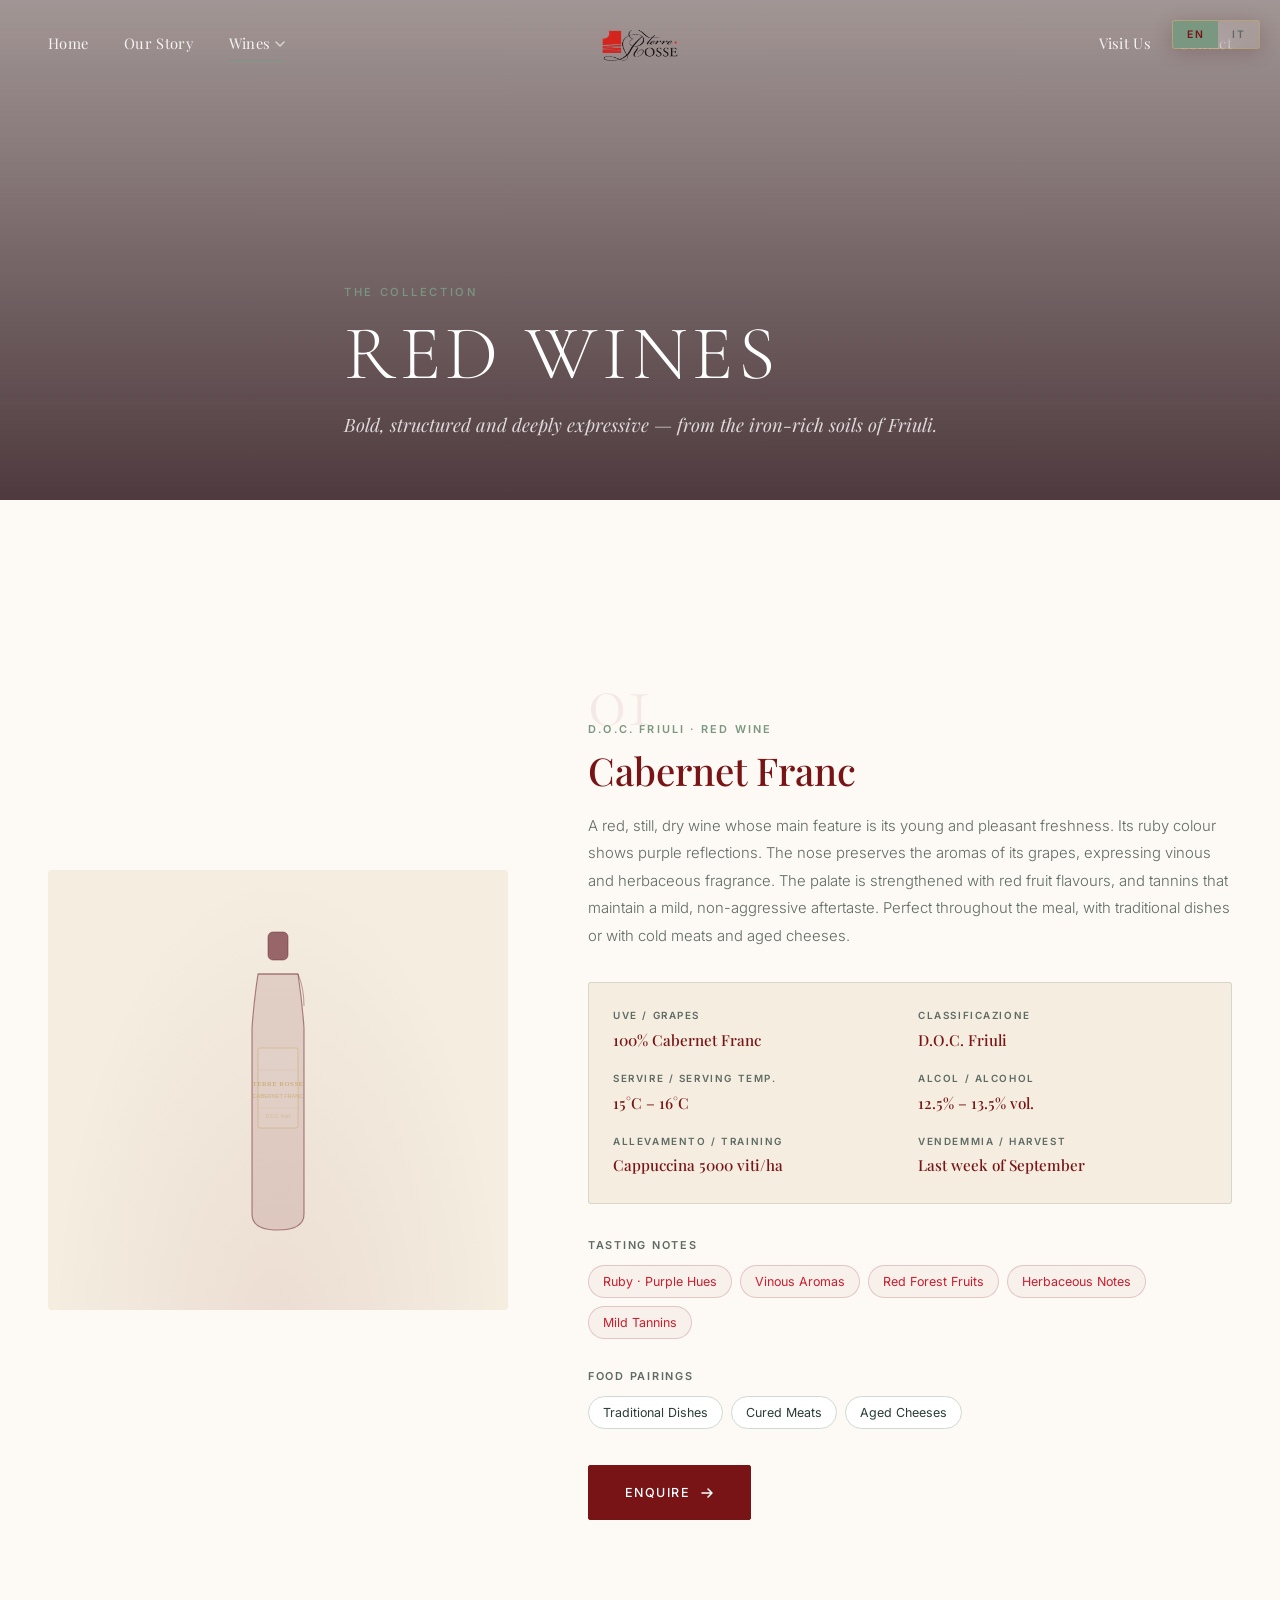
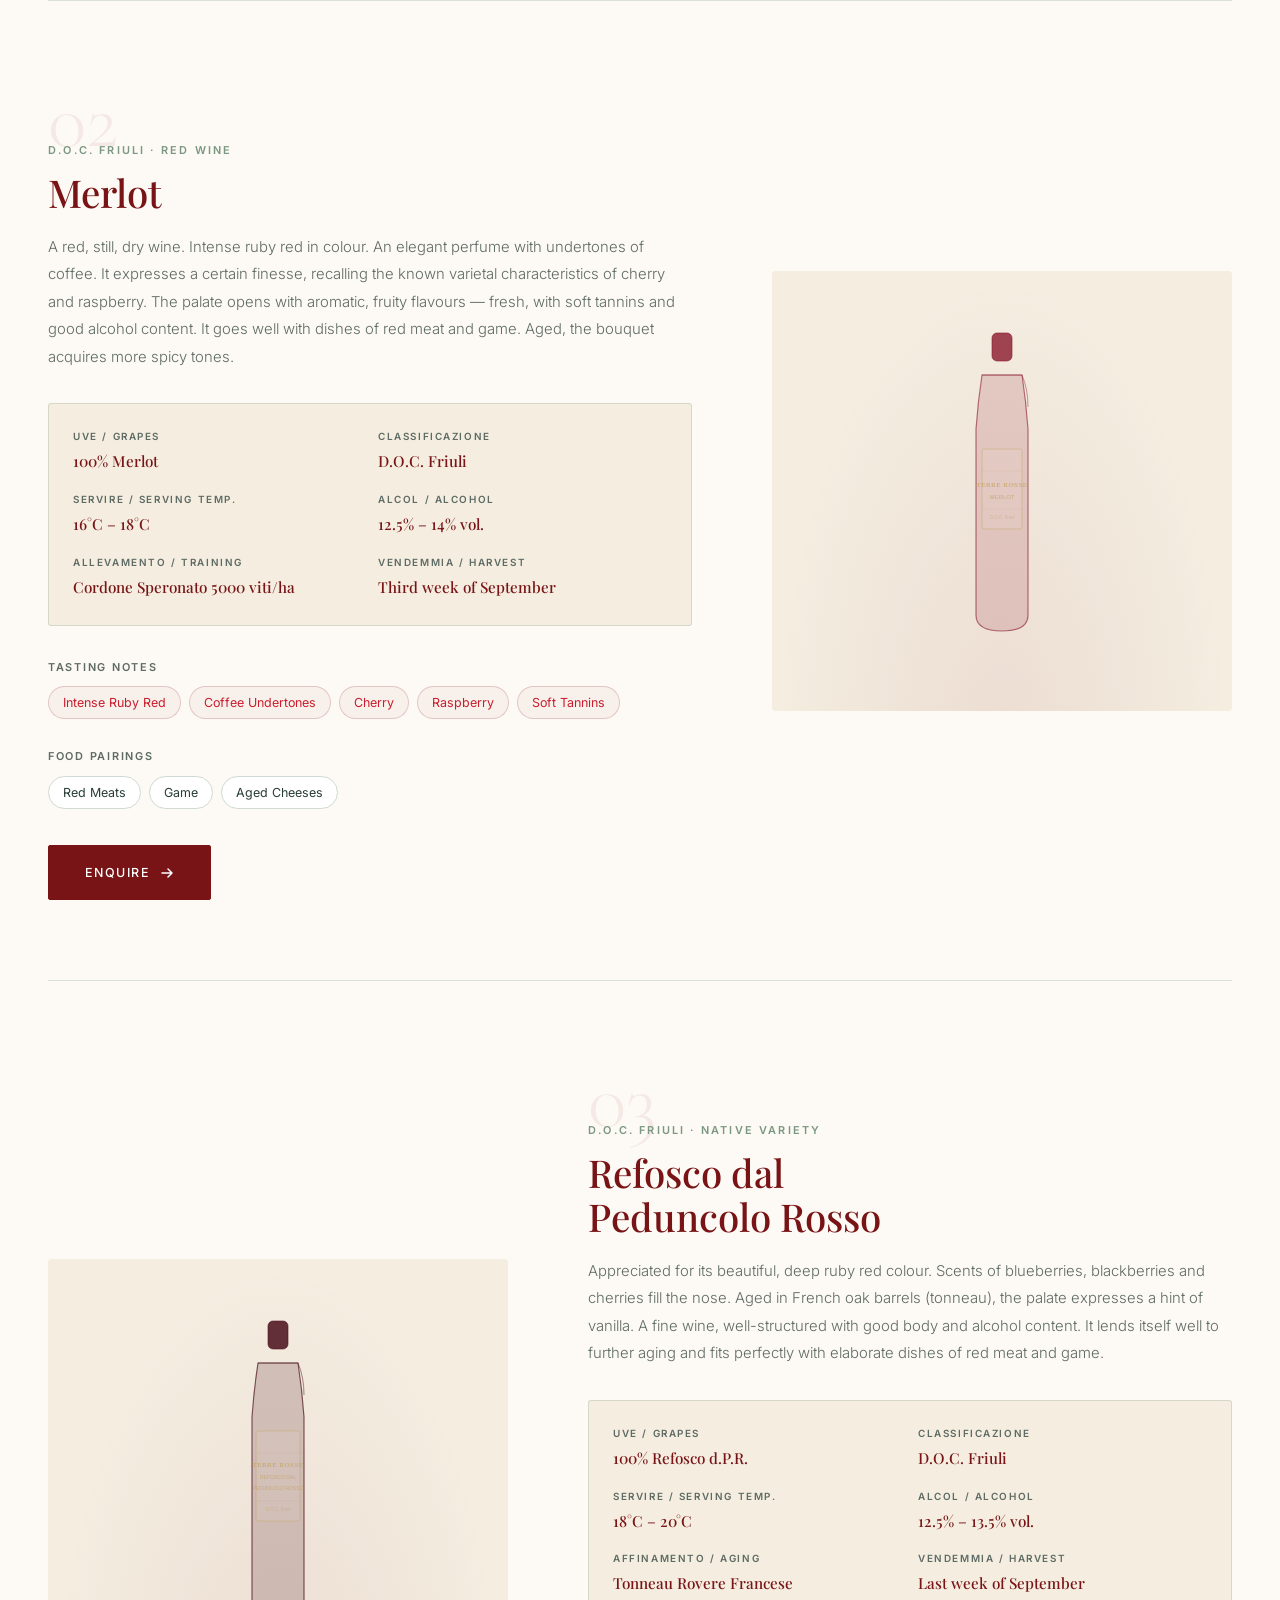
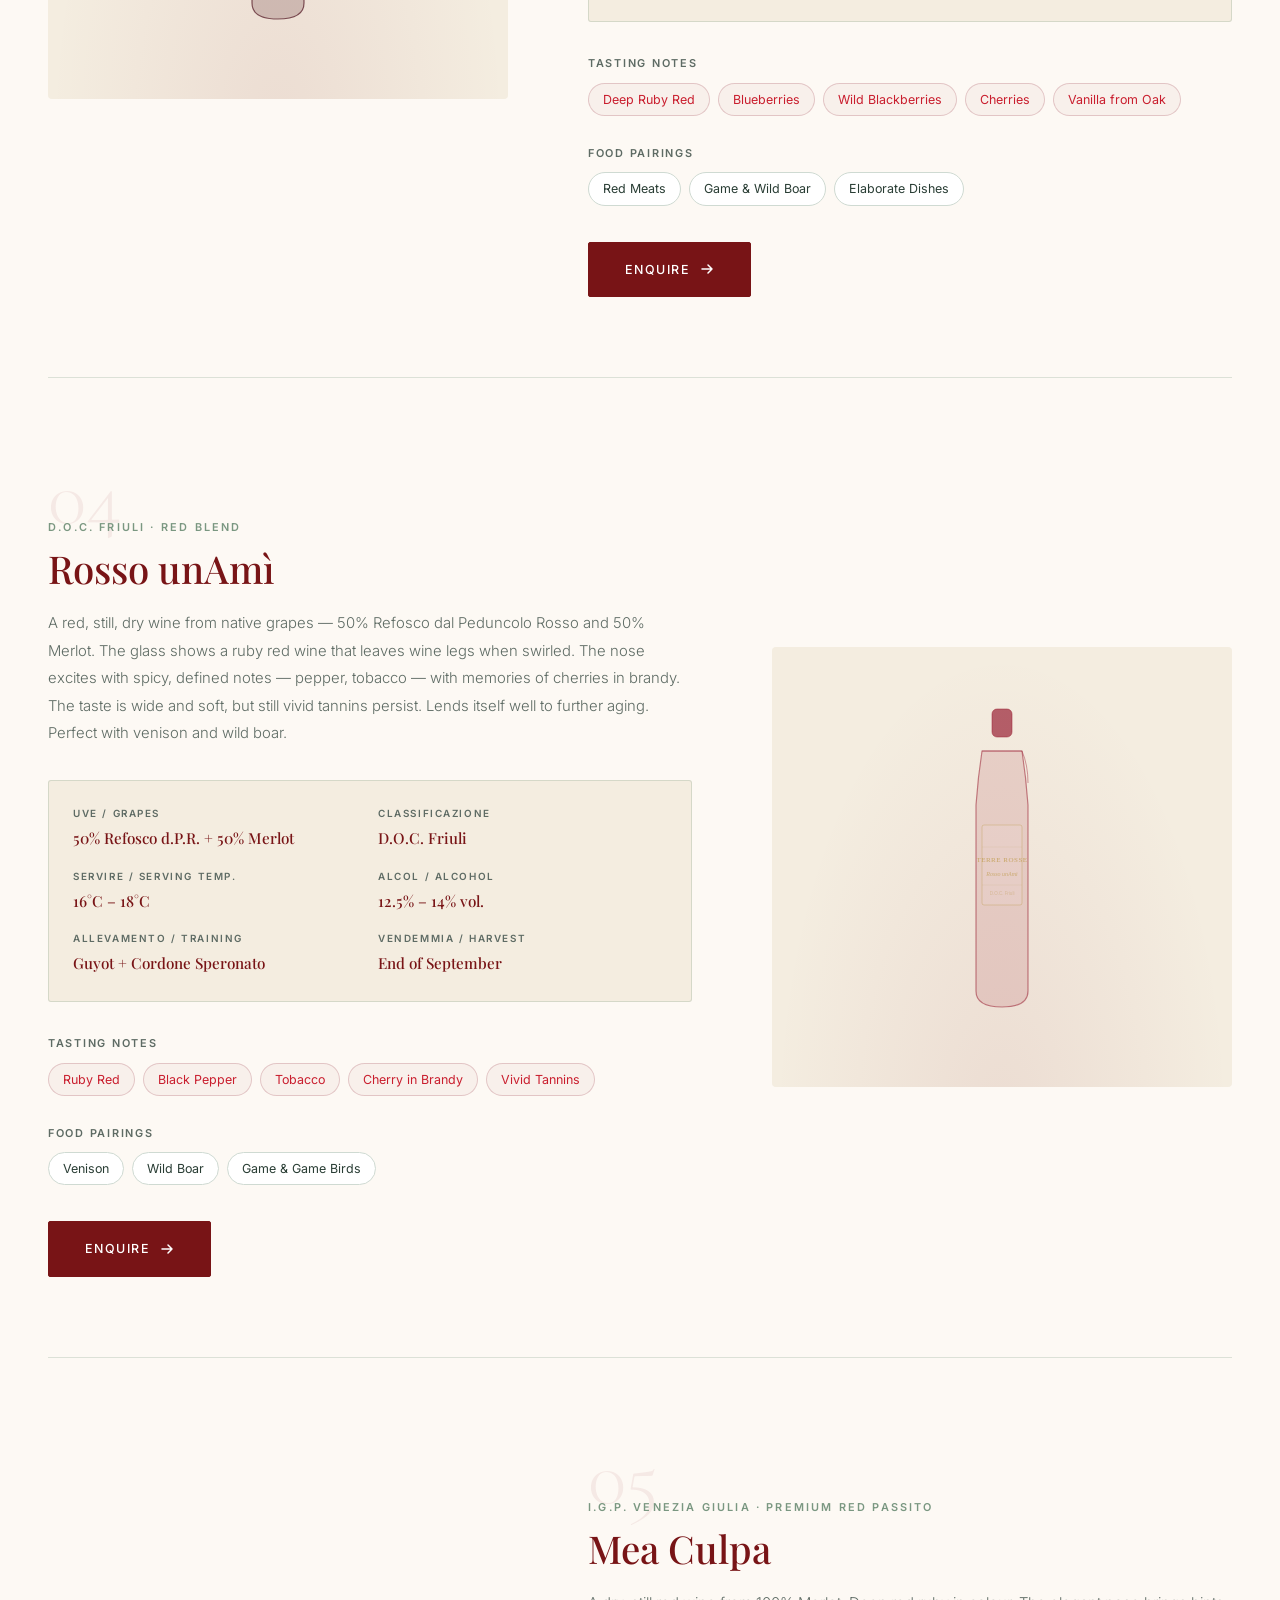
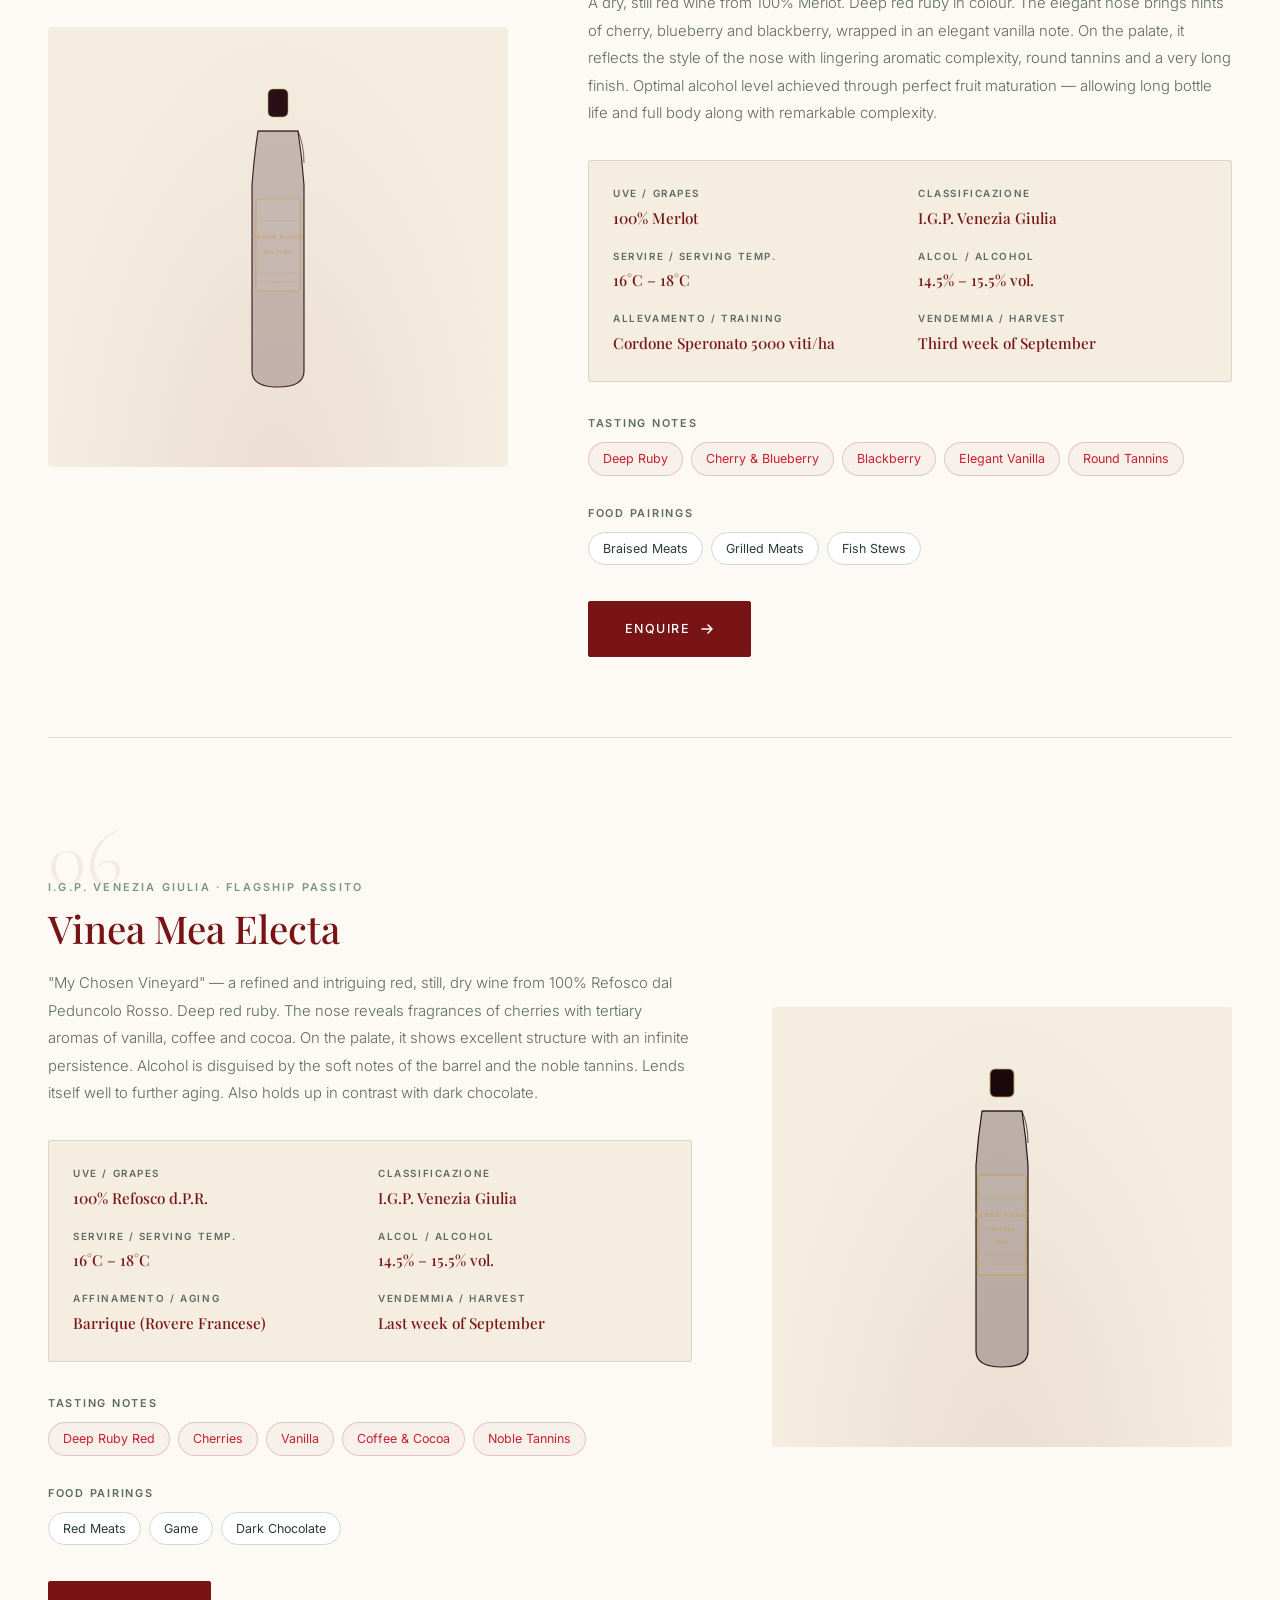
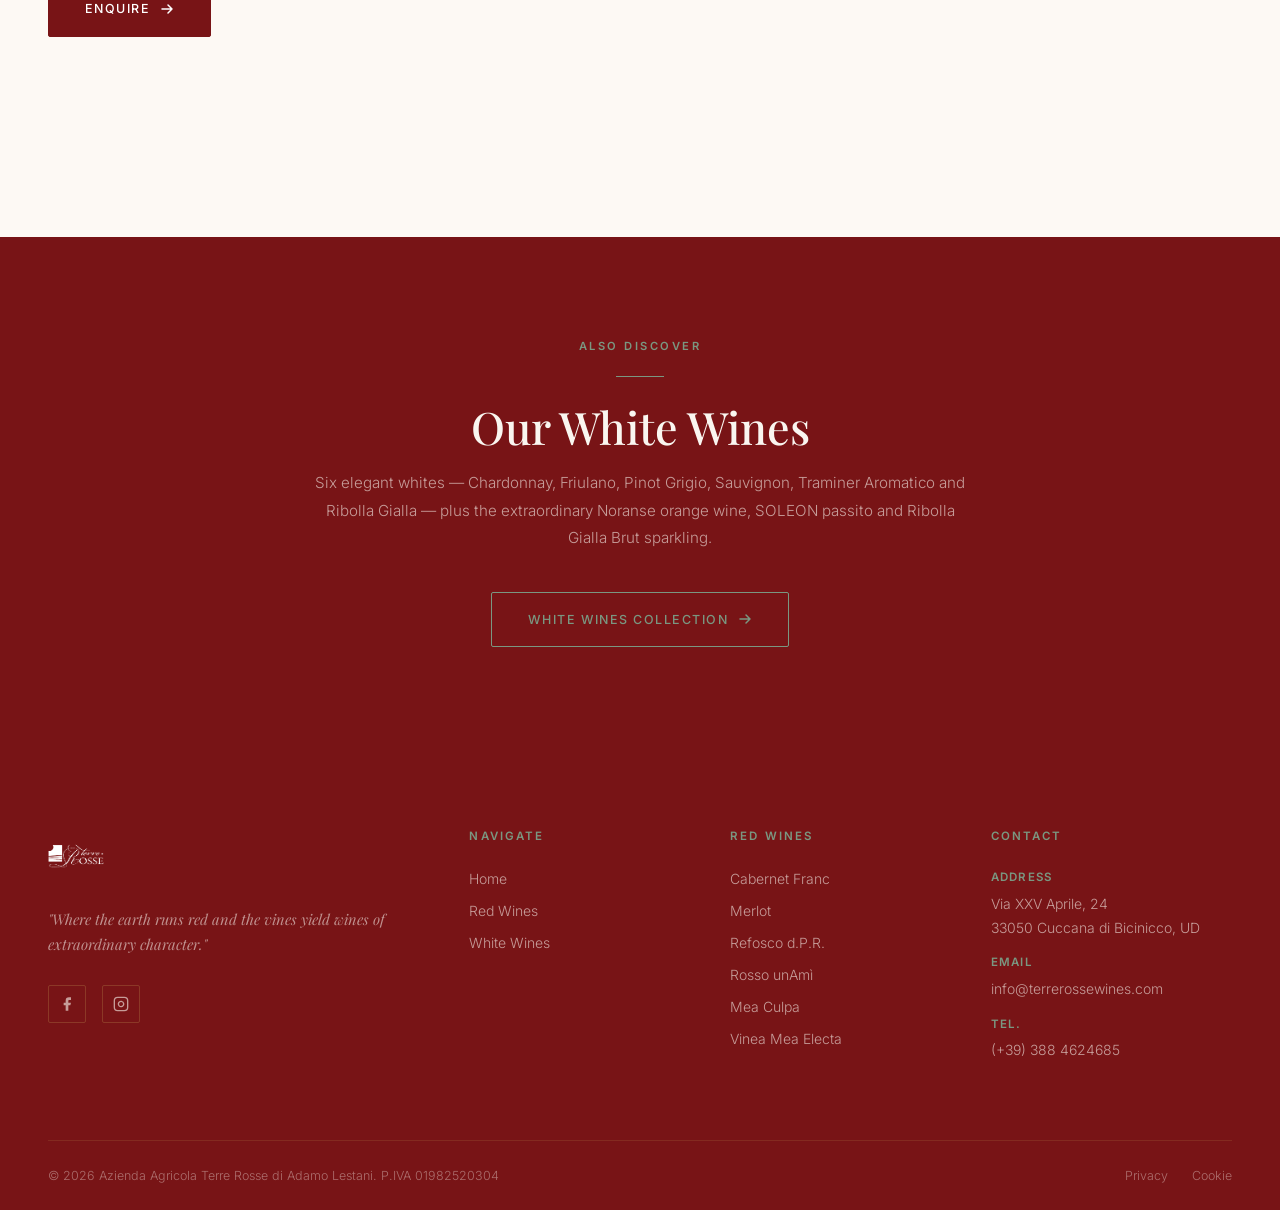
==== commit a6648049: "Apply new theme colors and hero slideshow: image -> video -> vinepicture loop" ====
--- a/red-wines.html
+++ b/red-wines.html
@@ -5,7 +5,7 @@
   <meta name="viewport" content="width=device-width, initial-scale=1.0">
   <title>Red Wines — Terre Rosse Wines</title>
   <meta name="description" content="Discover Terre Rosse red wines: Cabernet Franc, Merlot, Refosco dal Peduncolo Rosso, Rosso unAmì, Mea Culpa, Vinea Mea Electa and Pinot Nero. D.O.C. Friuli.">
-  <meta name="theme-color" content="#3A0A14">
+  <meta name="theme-color" content="#781416">
   <link rel="icon" type="image/png" href="images/logo.png">
   <link rel="stylesheet" href="styles.css">
 </head>
--- a/styles.css
+++ b/styles.css
@@ -8,23 +8,23 @@
    CSS CUSTOM PROPERTIES
    ============================================================ */
 :root {
-  --wine-deep: #3A0A14;
-  --wine-dark: #4E1520;
-  --burgundy: #722F37;
-  --wine-red: #8B1A2E;
-  --wine-mid: #9B2335;
+  --wine-deep: #781416;
+  --wine-dark: #1b2024;
+  --burgundy: #781416;
+  --wine-red: #c91e2e;
+  --wine-mid: #9e1f29;
   --cream: #FAF6F0;
   --warm-cream: #F4EDE0;
   --light-cream: #FDF9F4;
-  --gold: #C5A55A;
-  --gold-light: #D4B96E;
-  --gold-pale: #E8D5A3;
+  --gold: #7a9781;
+  --gold-light: #8ca993;
+  --gold-pale: #a6bead;
   --white: #FFFFFF;
-  --charcoal: #1E1E1E;
-  --dark-gray: #2C2C2C;
-  --mid-gray: #6B6B6B;
-  --light-gray: #D4D0CB;
-  --border-color: rgba(197,165,90,0.25);
+  --charcoal: #1b2024;
+  --dark-gray: #293d34;
+  --mid-gray: #5e6b64;
+  --light-gray: #cfdad2;
+  --border-color: rgba(122,151,129,0.25);
 
   --font-serif: 'Playfair Display', Georgia, serif;
   --font-display: 'Cormorant Garamond', Georgia, serif;
@@ -114,11 +114,13 @@
   color: var(--gold-light);
 }
 
-/* Language content switching */
-[data-lang="it"] { display: none; }
-[data-lang="en"] { display: inline; }
-.lang-it [data-lang="en"] { display: none; }
-.lang-it [data-lang="it"] { display: inline; }
+/* Language content switching — target span elements only, never buttons */
+span[data-lang="it"] { display: none; }
+span[data-lang="en"] { display: inline; }
+.lang-it span[data-lang="en"] { display: none; }
+.lang-it span[data-lang="it"] { display: inline; }
+
+/* Block-level language switching */
 .lang-it [data-lang-block="en"] { display: none !important; }
 .lang-it [data-lang-block="it"] { display: block !important; }
 [data-lang-block="it"] { display: none !important; }
@@ -209,7 +211,7 @@
 
 .header-logo-wrap { display: flex; justify-content: center; }
 .header-logo { display: flex; align-items: center; }
-.header-logo img { height: 62px; width: auto; object-fit: contain; }
+.header-logo img { height: 76px; width: auto; object-fit: contain; }
 
 .nav-left, .nav-right { display: flex; align-items: center; gap: 36px; }
 .nav-right { justify-content: flex-end; gap: 28px; }
@@ -307,9 +309,13 @@
 /* ============================================================
    HERO
    ============================================================ */
-.hero { position: relative; height: 100vh; min-height: 680px; display: flex; align-items: center; justify-content: center; overflow: hidden; }
-.hero-bg { position: absolute; inset: 0; background-size: cover; background-position: center 30%; will-change: transform; }
-.hero-bg::after { content: ''; position: absolute; inset: 0; background: linear-gradient(to bottom, rgba(30,5,12,0.35) 0%, rgba(40,10,18,0.52) 50%, rgba(30,5,12,0.72) 100%); }
+.hero { position: relative; height: 92vh; min-height: 620px; display: flex; align-items: center; justify-content: center; overflow: hidden; }
+.hero-slides { position: absolute; inset: 0; will-change: transform; transform-origin: center center; z-index: 0; }
+.hero-slides::after { content: ''; position: absolute; inset: 0; z-index: 2; background: linear-gradient(to bottom, rgba(27,32,36,0.3) 0%, rgba(41,61,52,0.48) 50%, rgba(27,32,36,0.75) 100%); transition: none; }
+.hero-slide { position: absolute; inset: 0; background-size: cover; background-position: center; opacity: 0; transition: opacity 1.5s ease-in-out; z-index: 1; }
+.hero-slide.active { opacity: 1; }
+.hero-slide video { width: 100%; height: 100%; object-fit: cover; }
+.hero-bg-overlay-js { position: absolute; inset: 0; z-index: 3; background: rgba(20,4,10,0); will-change: background; pointer-events: none; transition: none; }
 
 /* Animated particles */
 .hero-particles { position: absolute; inset: 0; z-index: 1; overflow: hidden; pointer-events: none; }
@@ -321,7 +327,7 @@
   animation: particleFloat linear infinite;
 }
 
-.hero-content { position: relative; z-index: 2; text-align: center; color: var(--white); max-width: 820px; padding: 0 24px; }
+.hero-content { position: relative; z-index: 2; text-align: center; color: var(--white); max-width: 820px; padding: 0 24px; will-change: opacity, transform, filter; transform-origin: center 60%; }
 
 .hero-eyebrow {
   font-family: var(--font-sans); font-size: 0.72rem; font-weight: 500; letter-spacing: 0.28em; text-transform: uppercase;
@@ -348,9 +354,217 @@
   animation: fadeUp 0.9s var(--ease-luxury) 0.7s forwards;
 }
 .hero-btns { display: flex; align-items: center; justify-content: center; gap: 16px; flex-wrap: wrap; opacity: 0; transform: translateY(20px); animation: fadeUp 0.9s var(--ease-luxury) 0.85s forwards; }
-.hero-scroll { position: absolute; bottom: 36px; left: 50%; transform: translateX(-50%); z-index: 2; display: flex; flex-direction: column; align-items: center; gap: 10px; color: rgba(255,255,255,0.6); font-family: var(--font-sans); font-size: 0.65rem; font-weight: 500; letter-spacing: 0.2em; text-transform: uppercase; animation: fadeUp 1s var(--ease-luxury) 1.2s both; }
+.hero-scroll { position: absolute; bottom: 36px; left: 50%; transform: translateX(-50%); z-index: 2; display: flex; flex-direction: column; align-items: center; gap: 10px; color: rgba(255,255,255,0.6); font-family: var(--font-sans); font-size: 0.65rem; font-weight: 500; letter-spacing: 0.2em; text-transform: uppercase; animation: fadeUp 1s var(--ease-luxury) 1.2s both; will-change: opacity, transform; transform-origin: bottom center; }
 .scroll-line { width: 1px; height: 44px; background: rgba(255,255,255,0.4); position: relative; overflow: hidden; }
 .scroll-line::after { content: ''; position: absolute; top: -100%; left: 0; right: 0; height: 100%; background: var(--gold); animation: scrollLine 1.8s var(--ease-smooth) infinite; }
+
+/* ============================================================
+   INTRO LETTER SECTION
+   ============================================================ */
+.intro-letter {
+  padding: 100px 0;
+  background: var(--light-cream);
+  position: relative;
+  overflow: hidden;
+}
+.intro-letter::before {
+  content: '';
+  position: absolute;
+  top: 0; left: 0; right: 0;
+  height: 2px;
+  background: linear-gradient(to right, transparent, var(--gold), transparent);
+}
+
+.intro-letter-grid {
+  display: grid;
+  grid-template-columns: 1fr 1.05fr;
+  gap: 80px;
+  align-items: start;
+}
+
+.intro-letter-meta {
+  position: sticky;
+  top: 120px;
+}
+
+.intro-sketch-wrap {
+  position: relative;
+  width: 100%;
+  aspect-ratio: 1.25 / 1;
+  background: var(--warm-cream);
+  border: 1px solid var(--border-color);
+  border-radius: 4px;
+  padding: 16px;
+  box-shadow: var(--shadow-sm);
+  display: flex;
+  justify-content: center;
+  align-items: center;
+  overflow: hidden;
+  transition: transform var(--transition-med), box-shadow var(--transition-med), border-color var(--transition-med);
+}
+.intro-sketch-wrap:hover {
+  transform: translateY(-4px);
+  box-shadow: var(--shadow-md);
+  border-color: var(--gold);
+}
+.intro-sketch-wrap::before {
+  content: '';
+  position: absolute;
+  inset: 6px;
+  border: 1px dashed rgba(197, 165, 90, 0.25);
+  pointer-events: none;
+}
+.intro-sketch {
+  width: 100%;
+  height: 100%;
+  object-fit: contain;
+  opacity: 0.92;
+  transition: transform var(--transition-slow);
+}
+.intro-sketch-wrap:hover .intro-sketch {
+  transform: scale(1.03);
+}
+
+.intro-letter-sig {
+  margin-top: 32px;
+  padding-top: 24px;
+  border-top: 1px solid var(--border-color);
+}
+
+.intro-sig-name {
+  font-family: var(--font-display);
+  font-size: 2.2rem;
+  font-weight: 400;
+  font-style: italic;
+  color: var(--wine-deep);
+  line-height: 1.1;
+  margin-bottom: 6px;
+}
+
+.intro-sig-role {
+  font-family: var(--font-sans);
+  font-size: 0.72rem;
+  font-weight: 500;
+  letter-spacing: 0.16em;
+  text-transform: uppercase;
+  color: var(--gold);
+}
+
+.intro-awards-mini {
+  display: flex;
+  flex-wrap: wrap;
+  gap: 8px;
+  margin-top: 16px;
+}
+
+.intro-award-badge {
+  font-family: var(--font-sans);
+  font-size: 0.65rem;
+  font-weight: 600;
+  letter-spacing: 0.08em;
+  text-transform: uppercase;
+  color: var(--wine-deep);
+  background: rgba(197, 165, 90, 0.1);
+  border: 1px solid rgba(197, 165, 90, 0.22);
+  padding: 5px 12px;
+  border-radius: 20px;
+  transition: all var(--transition-fast);
+}
+.intro-award-badge:hover {
+  background: var(--gold);
+  color: var(--wine-deep);
+  border-color: var(--gold);
+}
+
+.intro-contact-info {
+  margin-top: 20px;
+  font-family: var(--font-sans);
+  font-size: 0.78rem;
+  font-weight: 300;
+  color: var(--mid-gray);
+  line-height: 1.8;
+}
+.intro-contact-info a {
+  color: var(--gold);
+  transition: color var(--transition-fast);
+}
+.intro-contact-info a:hover {
+  color: var(--wine-red);
+}
+
+.intro-letter-body {
+  padding-top: 8px;
+}
+
+.intro-letter-eyebrow {
+  font-family: var(--font-sans);
+  font-size: 0.68rem;
+  font-weight: 600;
+  letter-spacing: 0.22em;
+  text-transform: uppercase;
+  color: var(--gold);
+  margin-bottom: 20px;
+  display: flex;
+  align-items: center;
+  gap: 16px;
+}
+
+.intro-letter-eyebrow::after {
+  content: '';
+  flex: 1;
+  height: 1px;
+  background: var(--border-color);
+}
+
+.intro-letter-headline {
+  font-family: var(--font-display);
+  font-size: clamp(2rem, 3.2vw, 2.6rem);
+  font-weight: 400;
+  color: var(--wine-deep);
+  line-height: 1.2;
+  margin-bottom: 32px;
+}
+
+.intro-letter-p {
+  font-family: var(--font-sans);
+  font-size: 0.96rem;
+  font-weight: 300;
+  color: var(--mid-gray);
+  line-height: 1.95;
+  margin-bottom: 22px;
+  position: relative;
+}
+
+.intro-letter-p:first-of-type::first-letter {
+  font-family: var(--font-display);
+  font-size: 4rem;
+  font-weight: 400;
+  color: var(--wine-red);
+  float: left;
+  line-height: 0.8;
+  margin-right: 12px;
+  margin-top: 4px;
+}
+
+.intro-letter-divider {
+  width: 100%; height: 1px;
+  background: linear-gradient(to right, var(--border-color), transparent);
+  margin: 32px 0;
+}
+
+.intro-letter-closing {
+  font-family: var(--font-display);
+  font-size: 1.15rem;
+  font-style: italic;
+  color: var(--wine-deep);
+  line-height: 1.8;
+}
+
+@media (max-width: 900px) {
+  .intro-letter-grid { grid-template-columns: 1fr; gap: 48px; }
+  .intro-letter-meta { position: static; }
+  .intro-letter-p:first-of-type::first-letter { font-size: 2.6rem; }
+}
 
 /* ============================================================
    HERITAGE
@@ -495,9 +709,9 @@
    WINE CATALOG PAGES
    ============================================================ */
 .page-hero { position: relative; height: 500px; display: flex; align-items: flex-end; overflow: hidden; }
-.page-hero-bg { position: absolute; inset: 0; background-size: cover; background-position: center; }
+.page-hero-bg { position: absolute; inset: 0; background-size: cover; background-position: center; will-change: transform; transform-origin: center center; }
 .page-hero-bg::after { content: ''; position: absolute; inset: 0; background: linear-gradient(to bottom, rgba(30,5,12,0.4) 0%, rgba(30,5,12,0.78) 100%); }
-.page-hero-content { position: relative; z-index: 2; padding: 0 0 60px; color: var(--white); width: 100%; }
+.page-hero-content { position: relative; z-index: 2; padding: 0 0 60px; color: var(--white); width: 100%; will-change: opacity, transform, filter; }
 .page-hero-eyebrow { font-family: var(--font-sans); font-size: 0.7rem; font-weight: 500; letter-spacing: 0.24em; text-transform: uppercase; color: var(--gold); margin-bottom: 14px; }
 .page-hero-title { font-family: var(--font-display); font-size: clamp(3rem, 6vw, 5.5rem); font-weight: 300; line-height: 1.0; letter-spacing: 0.06em; text-transform: uppercase; margin-bottom: 16px; animation: fadeUp 0.9s var(--ease-luxury) 0.2s both; }
 .page-hero-sub { font-family: var(--font-serif); font-size: 1.15rem; font-style: italic; color: rgba(255,255,255,0.8); animation: fadeUp 0.9s var(--ease-luxury) 0.4s both; }
@@ -627,7 +841,7 @@
   .wines-track { grid-template-columns: 1fr; max-width: 380px; margin-left: auto; margin-right: auto; }
   .experience { height: auto; padding: 80px 0; }
   .experience-bg { background-attachment: scroll; }
-  .hero-bg { background-attachment: scroll; }
+  .hero-slides, .hero-slide { background-attachment: scroll; }
   .footer-grid { grid-template-columns: 1fr; gap: 36px; }
   .footer-bottom { flex-direction: column; align-items: flex-start; gap: 10px; }
   .contact-cta { padding: 72px 0; }
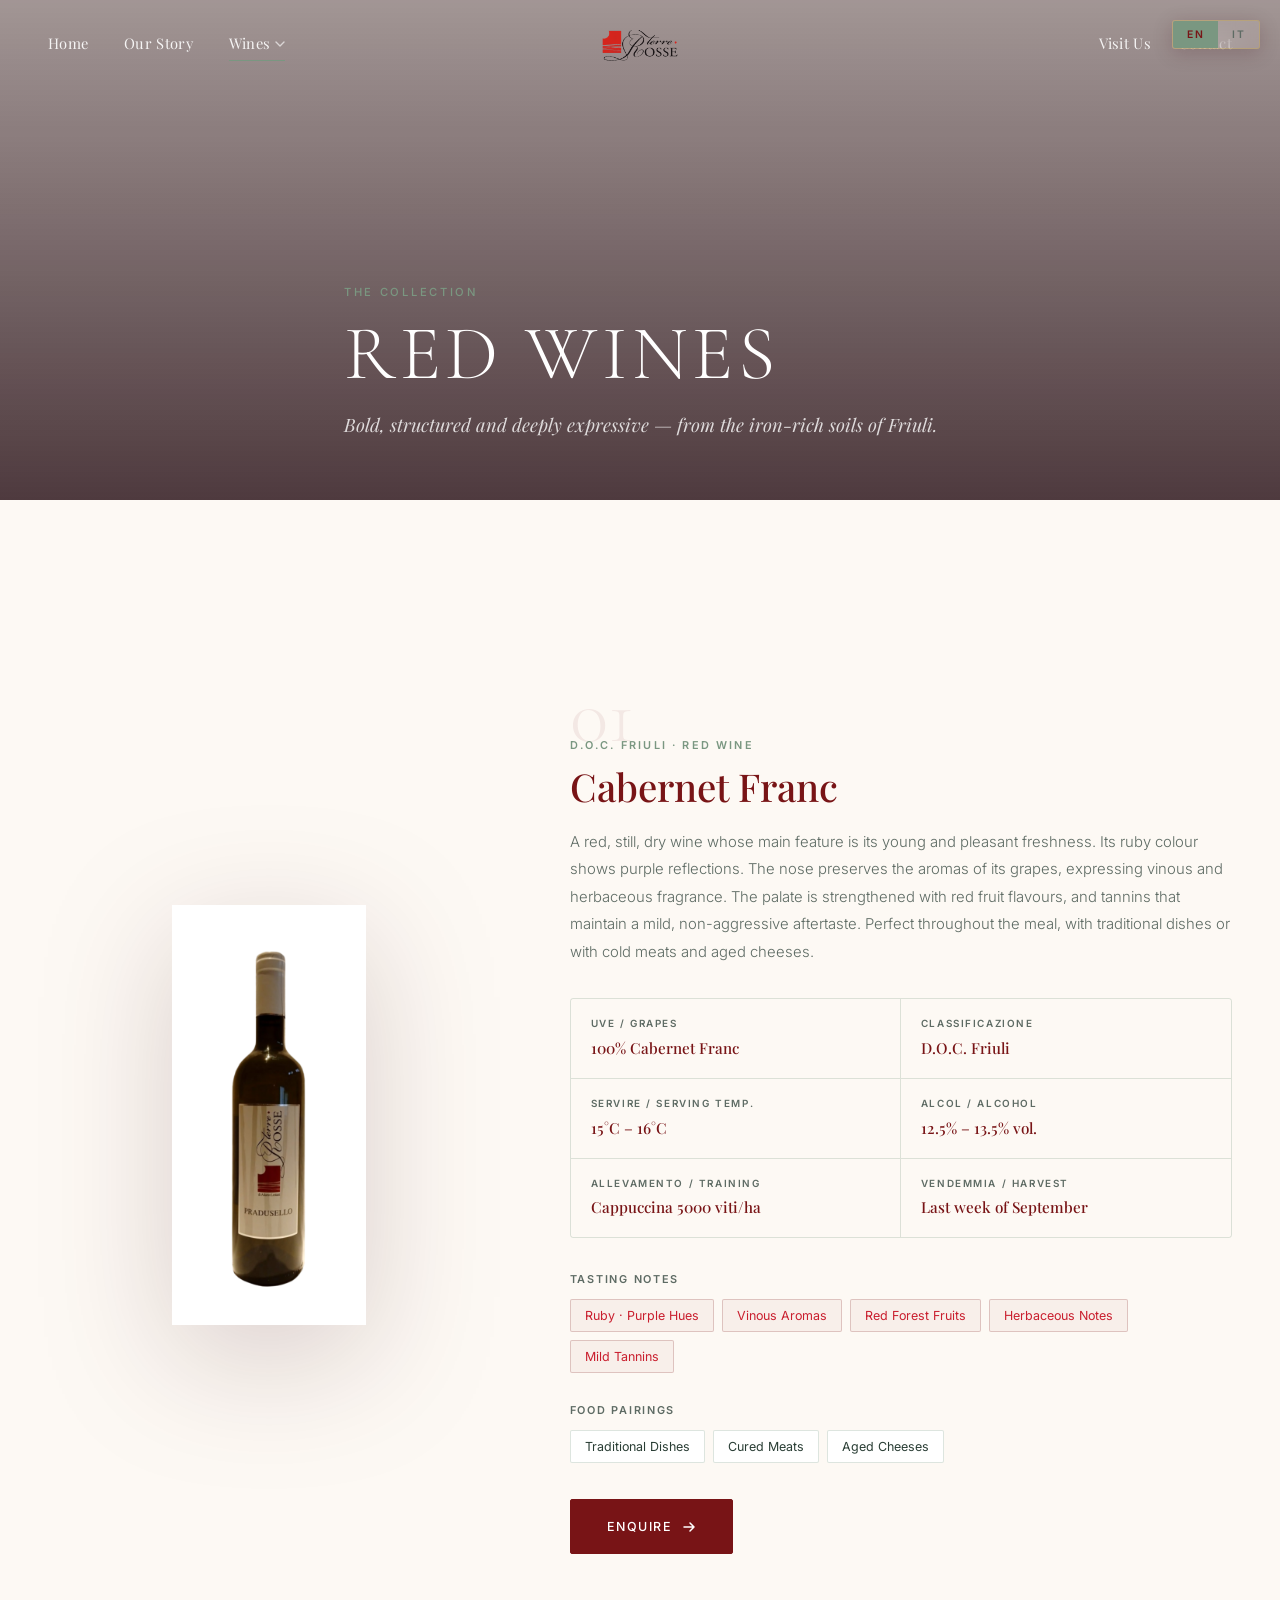
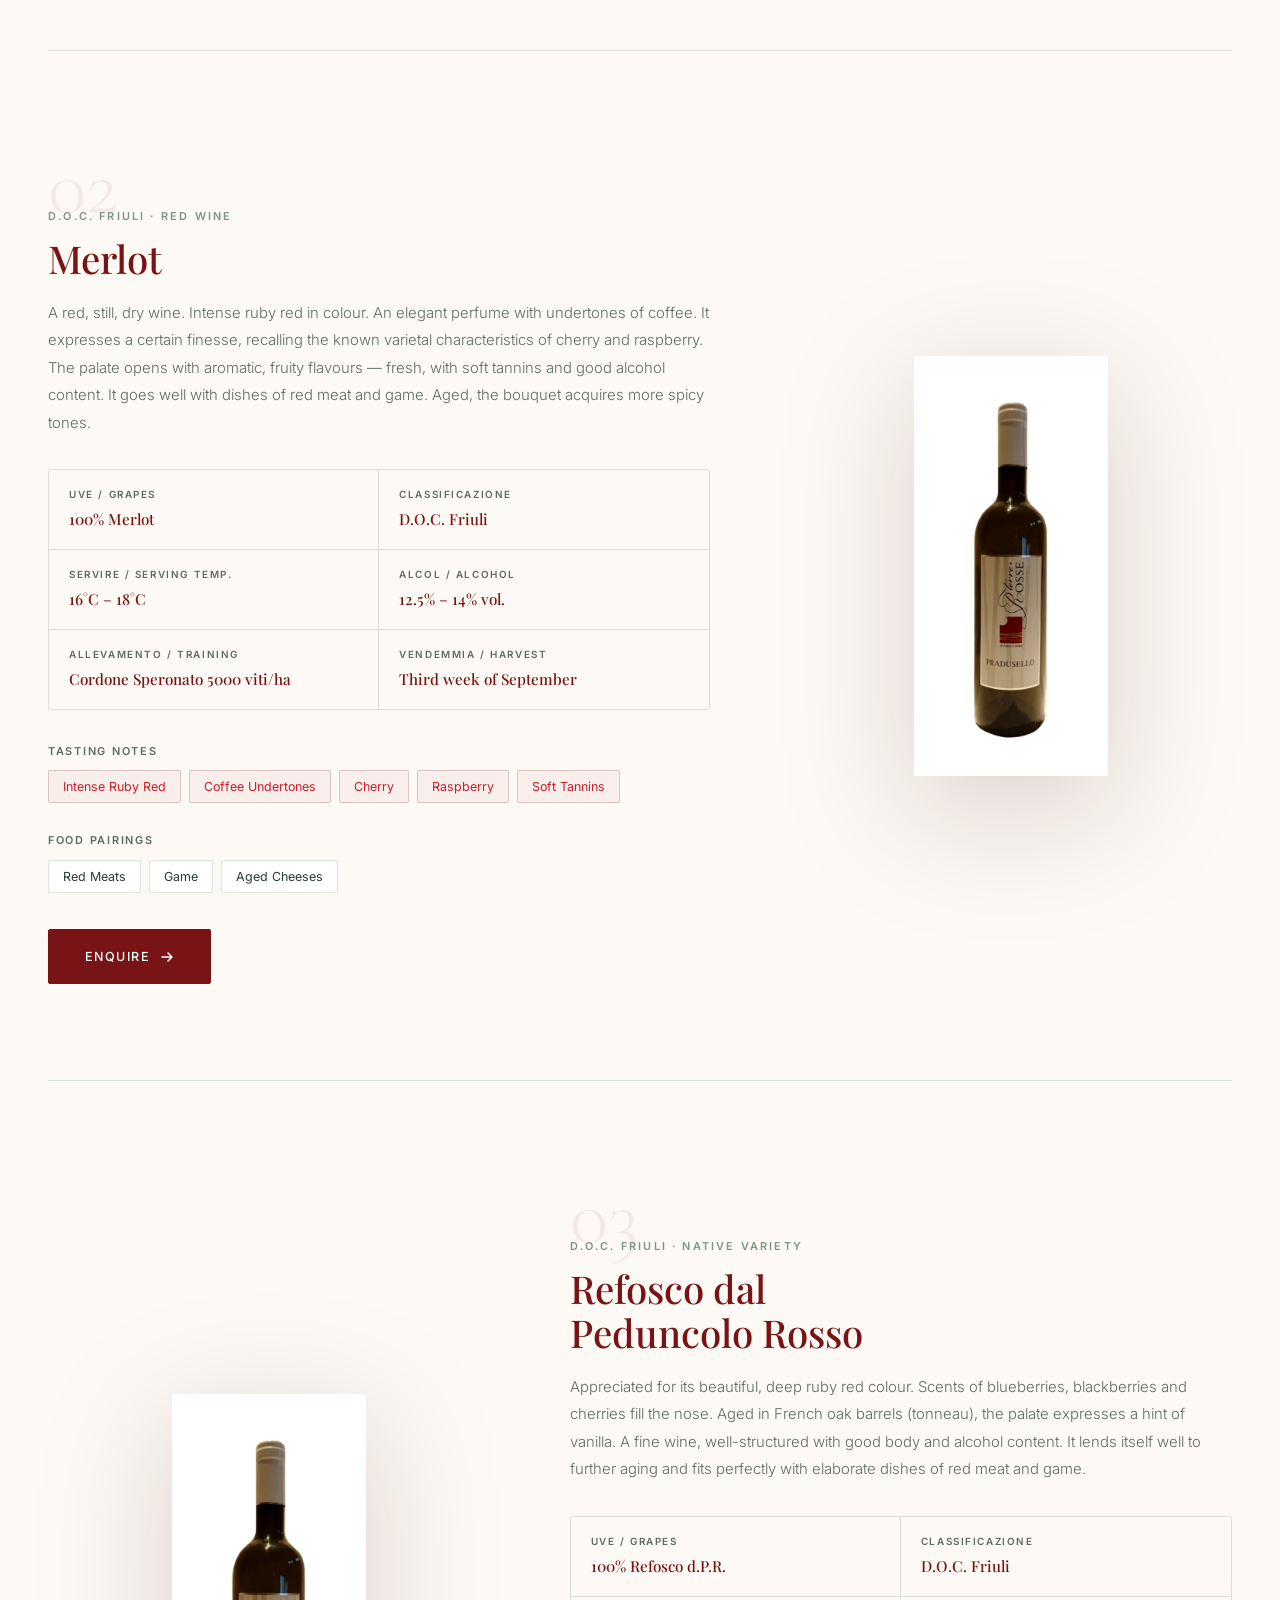
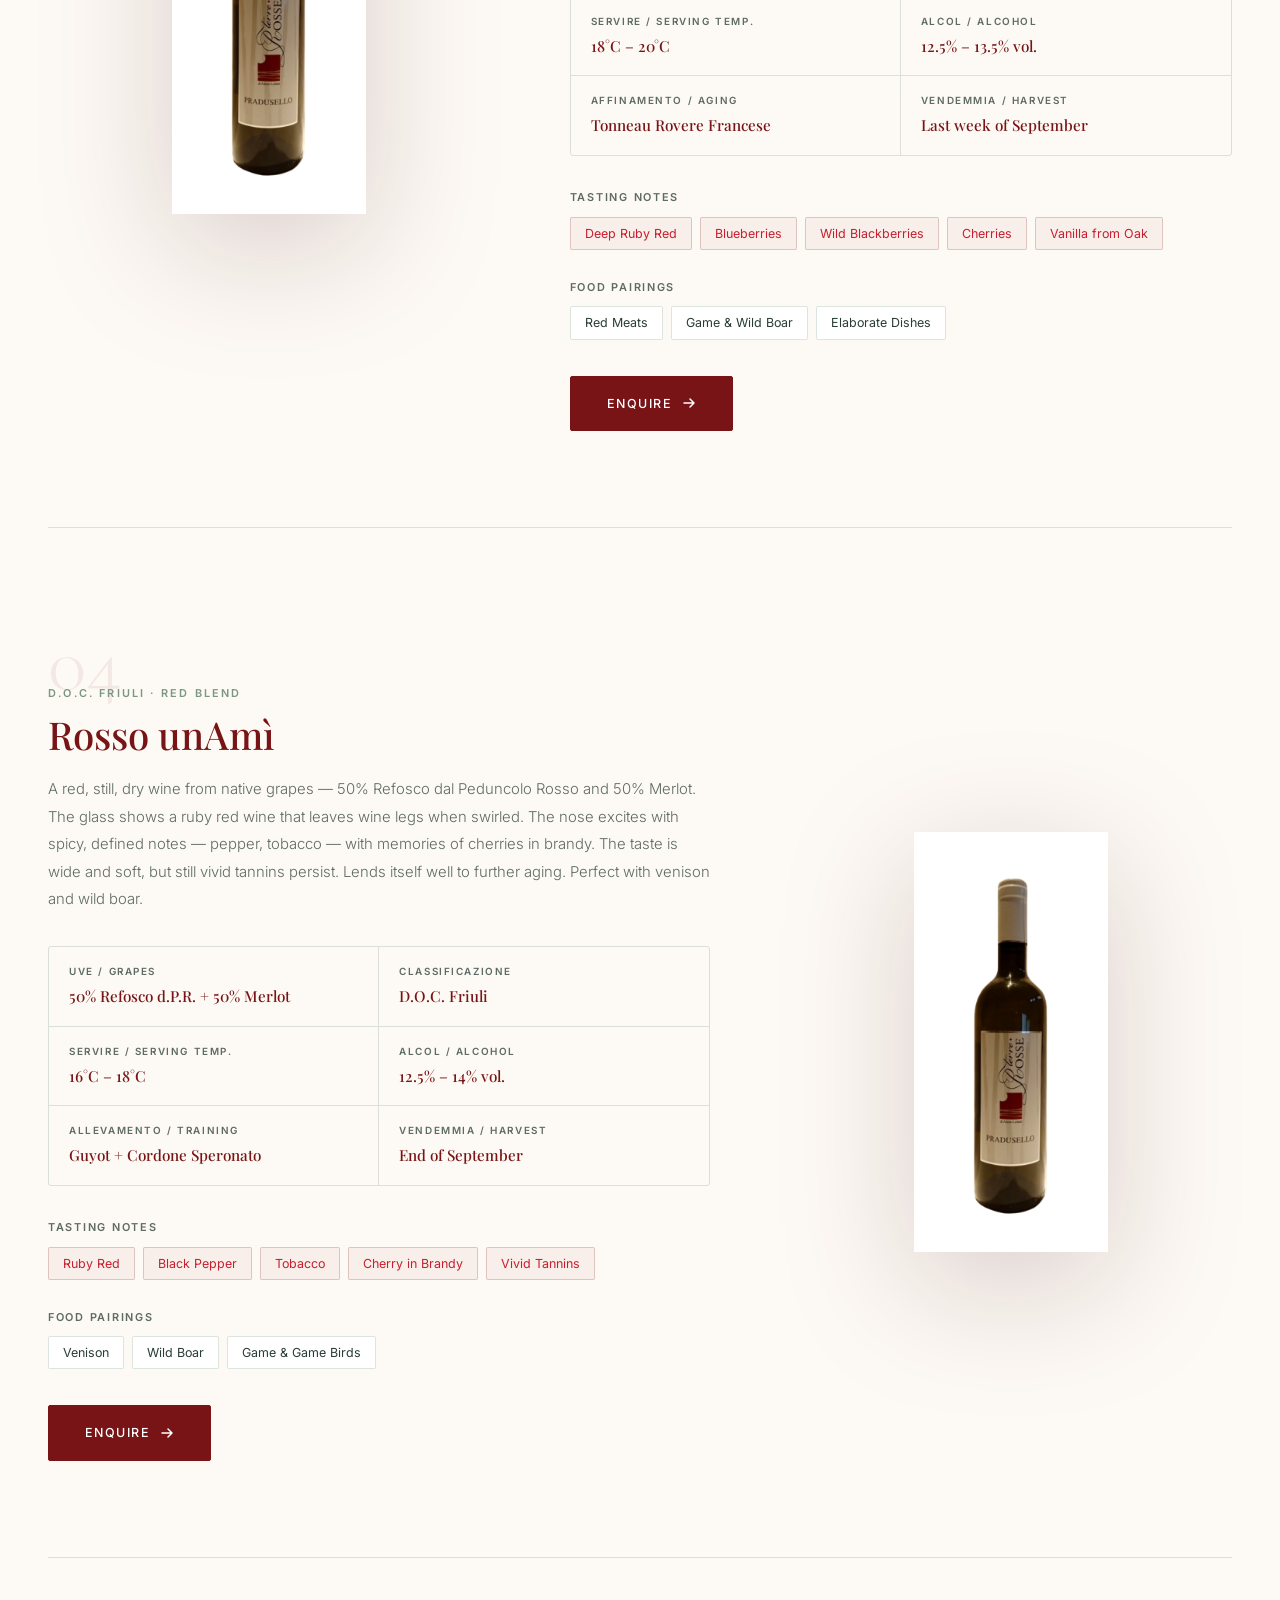
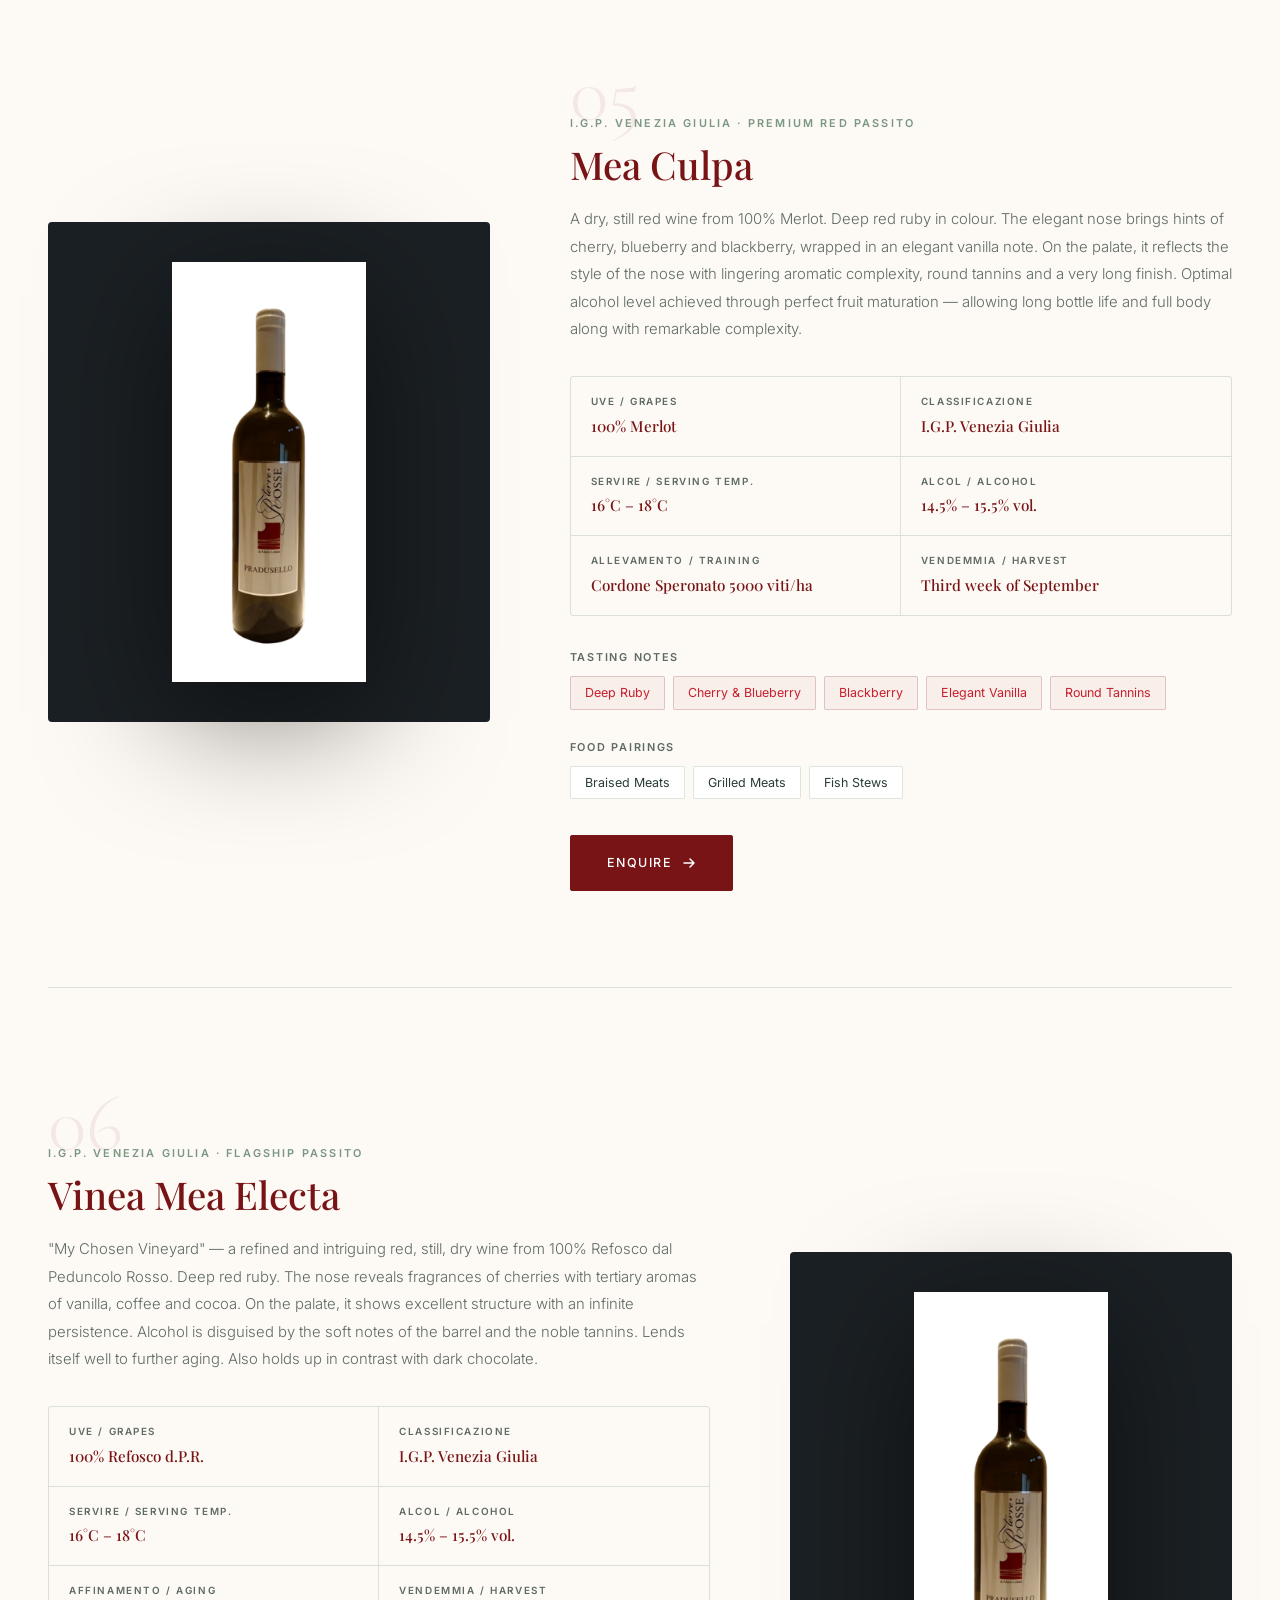
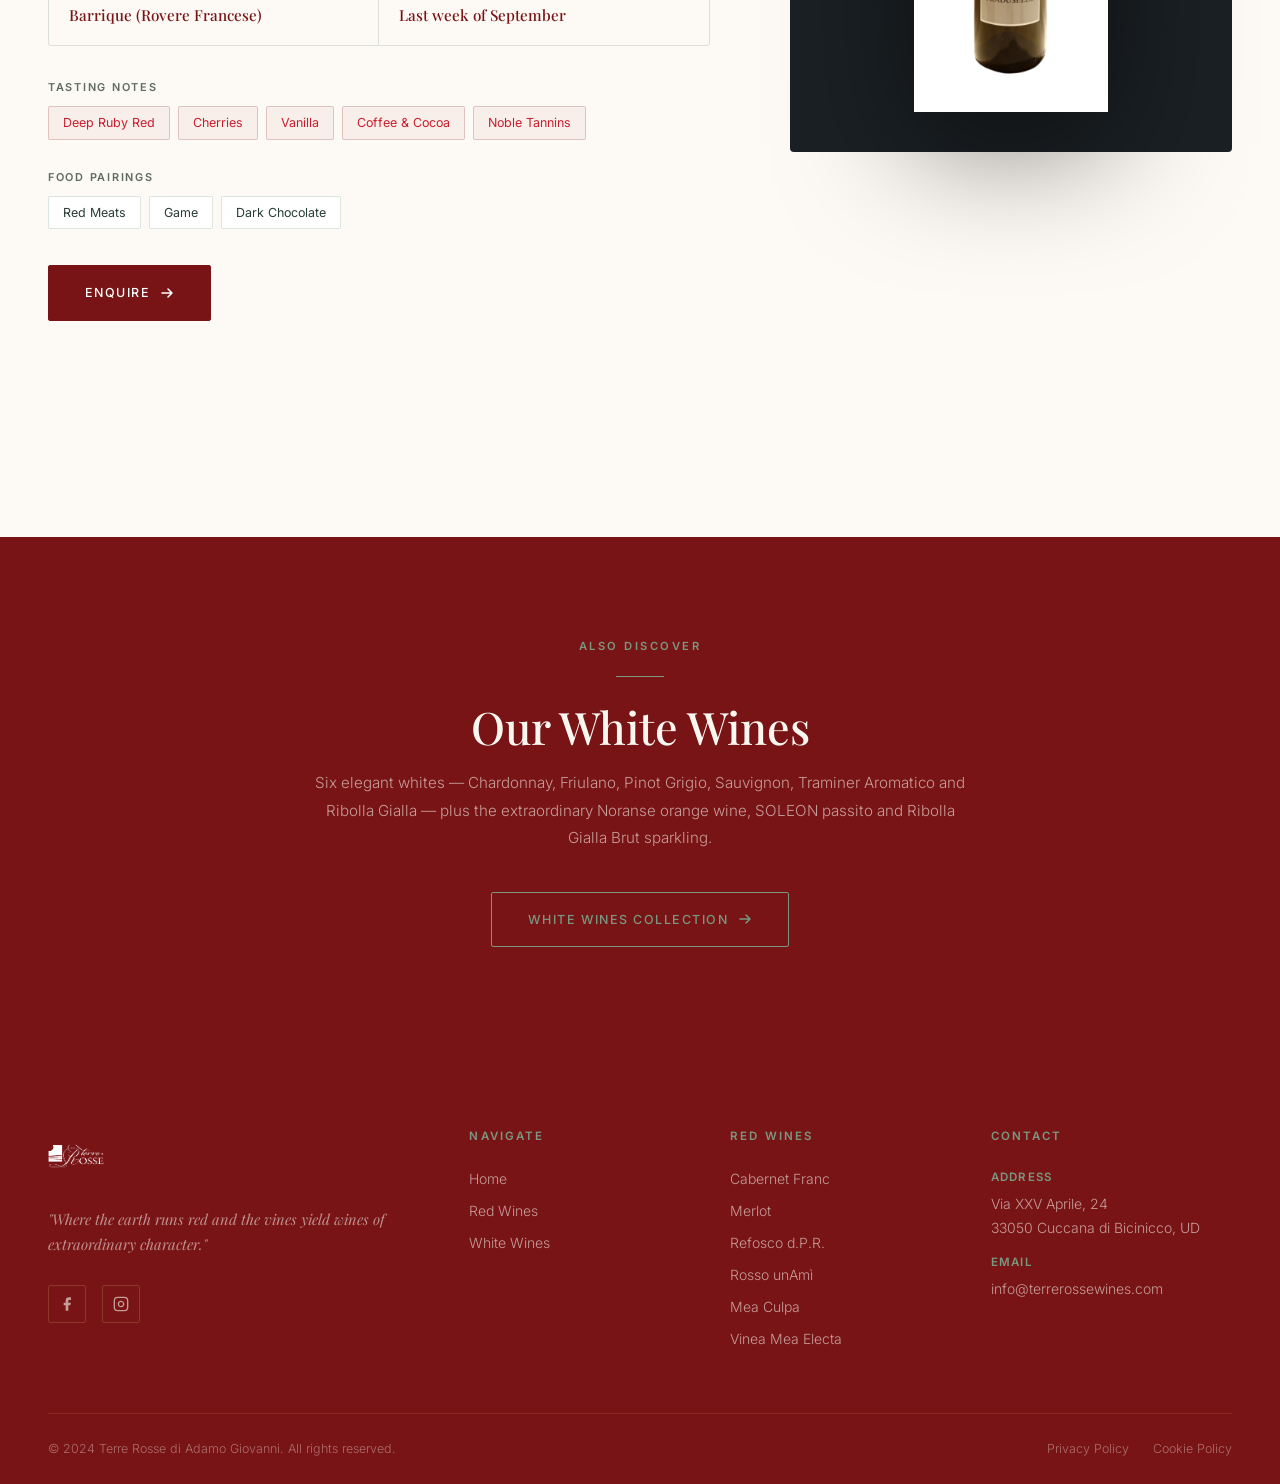
==== commit 951050ab: "Update wine catalog layouts: replace SVG bottle mockups with real photos, apply clean and minimal de" ====
--- a/red-wines.html
+++ b/red-wines.html
@@ -4,7 +4,7 @@
   <meta charset="UTF-8">
   <meta name="viewport" content="width=device-width, initial-scale=1.0">
   <title>Red Wines — Terre Rosse Wines</title>
-  <meta name="description" content="Discover Terre Rosse red wines: Cabernet Franc, Merlot, Refosco dal Peduncolo Rosso, Rosso unAmì, Mea Culpa, Vinea Mea Electa and Pinot Nero. D.O.C. Friuli.">
+  <meta name="description" content="Discover Terre Rosse red wines: Cabernet Franc, Merlot, Refosco dal Peduncolo Rosso, Rosso unAmì, Mea Culpa, Vinea Mea Electa. D.O.C. Friuli.">
   <meta name="theme-color" content="#781416">
   <link rel="icon" type="image/png" href="images/logo.png">
   <link rel="stylesheet" href="styles.css">
@@ -123,17 +123,7 @@
     <!-- 1. Cabernet Franc -->
     <article class="wine-entry" id="cabernet-franc">
       <div class="wine-entry-bottle">
-        <svg width="100" height="320" viewBox="0 0 100 320" fill="none" xmlns="http://www.w3.org/2000/svg">
-          <rect x="40" y="2" width="20" height="28" rx="5" fill="rgba(114,47,55,0.7)" stroke="rgba(114,47,55,0.5)" stroke-width="1"/>
-          <path d="M30 44 Q26 70 24 98 L24 284 Q24 300 50 300 Q76 300 76 284 L76 98 Q74 70 70 44 Z" fill="rgba(114,47,55,0.14)" stroke="rgba(114,47,55,0.55)" stroke-width="1.2"/>
-          <path d="M30 44 L70 44 Q76 58 76 76" fill="none" stroke="rgba(114,47,55,0.45)" stroke-width="1"/>
-          <rect x="30" y="118" width="40" height="80" rx="2" fill="rgba(255,255,255,0.08)" stroke="rgba(197,165,90,0.4)" stroke-width="1"/>
-          <line x1="30" y1="140" x2="70" y2="140" stroke="rgba(197,165,90,0.2)" stroke-width="0.6"/>
-          <line x1="30" y1="178" x2="70" y2="178" stroke="rgba(197,165,90,0.2)" stroke-width="0.6"/>
-          <text x="50" y="156" text-anchor="middle" fill="rgba(197,165,90,0.9)" font-size="7" font-family="Georgia,serif" letter-spacing="0.5">TERRE ROSSE</text>
-          <text x="50" y="168" text-anchor="middle" fill="rgba(197,165,90,0.65)" font-size="5.5" font-family="Arial,sans-serif">CABERNET FRANC</text>
-          <text x="50" y="188" text-anchor="middle" fill="rgba(197,165,90,0.45)" font-size="4.5" font-family="Arial,sans-serif">D.O.C. Friuli</text>
-        </svg>
+        <img src="images/wines/Pradusello-pn277yhy2nqwclkkncukntz7obuajfi0sgkvzhkot4.png" alt="Cabernet Franc — Terre Rosse Wines">
       </div>
       <div class="wine-entry-details">
         <div class="wine-entry-number">01</div>
@@ -176,17 +166,7 @@
     <!-- 2. Merlot (reversed) -->
     <article class="wine-entry reverse" id="merlot">
       <div class="wine-entry-bottle">
-        <svg width="100" height="320" viewBox="0 0 100 320" fill="none">
-          <rect x="40" y="2" width="20" height="28" rx="5" fill="rgba(139,26,46,0.8)" stroke="rgba(139,26,46,0.6)" stroke-width="1"/>
-          <path d="M30 44 Q26 70 24 98 L24 284 Q24 300 50 300 Q76 300 76 284 L76 98 Q74 70 70 44 Z" fill="rgba(139,26,46,0.16)" stroke="rgba(139,26,46,0.6)" stroke-width="1.2"/>
-          <path d="M30 44 L70 44 Q76 58 76 76" fill="none" stroke="rgba(139,26,46,0.45)" stroke-width="1"/>
-          <rect x="30" y="118" width="40" height="80" rx="2" fill="rgba(255,255,255,0.07)" stroke="rgba(197,165,90,0.4)" stroke-width="1"/>
-          <line x1="30" y1="140" x2="70" y2="140" stroke="rgba(197,165,90,0.2)" stroke-width="0.6"/>
-          <line x1="30" y1="178" x2="70" y2="178" stroke="rgba(197,165,90,0.2)" stroke-width="0.6"/>
-          <text x="50" y="156" text-anchor="middle" fill="rgba(197,165,90,0.9)" font-size="7" font-family="Georgia,serif" letter-spacing="0.5">TERRE ROSSE</text>
-          <text x="50" y="168" text-anchor="middle" fill="rgba(197,165,90,0.65)" font-size="6" font-family="Arial,sans-serif">MERLOT</text>
-          <text x="50" y="188" text-anchor="middle" fill="rgba(197,165,90,0.45)" font-size="4.5" font-family="Arial,sans-serif">D.O.C. Friuli</text>
-        </svg>
+        <img src="images/wines/Pradusello-pn277yhy2nqwclkkncukntz7obuajfi0sgkvzhkot4.png" alt="Merlot — Terre Rosse Wines">
       </div>
       <div class="wine-entry-details">
         <div class="wine-entry-number">02</div>
@@ -229,18 +209,7 @@
     <!-- 3. Refosco dal Peduncolo Rosso -->
     <article class="wine-entry" id="refosco">
       <div class="wine-entry-bottle">
-        <svg width="100" height="320" viewBox="0 0 100 320" fill="none">
-          <rect x="40" y="2" width="20" height="28" rx="5" fill="rgba(78,21,32,0.88)" stroke="rgba(78,21,32,0.6)" stroke-width="1"/>
-          <path d="M30 44 Q26 70 24 98 L24 284 Q24 300 50 300 Q76 300 76 284 L76 98 Q74 70 70 44 Z" fill="rgba(78,21,32,0.2)" stroke="rgba(78,21,32,0.7)" stroke-width="1.2"/>
-          <path d="M30 44 L70 44 Q76 58 76 76" fill="none" stroke="rgba(78,21,32,0.5)" stroke-width="1"/>
-          <rect x="28" y="112" width="44" height="90" rx="2" fill="rgba(255,255,255,0.07)" stroke="rgba(197,165,90,0.4)" stroke-width="1"/>
-          <line x1="28" y1="134" x2="72" y2="134" stroke="rgba(197,165,90,0.2)" stroke-width="0.6"/>
-          <line x1="28" y1="182" x2="72" y2="182" stroke="rgba(197,165,90,0.2)" stroke-width="0.6"/>
-          <text x="50" y="148" text-anchor="middle" fill="rgba(197,165,90,0.9)" font-size="7" font-family="Georgia,serif" letter-spacing="0.5">TERRE ROSSE</text>
-          <text x="50" y="160" text-anchor="middle" fill="rgba(197,165,90,0.65)" font-size="5" font-family="Arial,sans-serif">REFOSCO DAL</text>
-          <text x="50" y="171" text-anchor="middle" fill="rgba(197,165,90,0.65)" font-size="5" font-family="Arial,sans-serif">PEDUNCOLO ROSSO</text>
-          <text x="50" y="192" text-anchor="middle" fill="rgba(197,165,90,0.45)" font-size="4.5" font-family="Arial,sans-serif">D.O.C. Friuli</text>
-        </svg>
+        <img src="images/wines/Pradusello-pn277yhy2nqwclkkncukntz7obuajfi0sgkvzhkot4.png" alt="Refosco dal Peduncolo Rosso — Terre Rosse Wines">
       </div>
       <div class="wine-entry-details">
         <div class="wine-entry-number">03</div>
@@ -283,17 +252,7 @@
     <!-- 4. Rosso unAmì (reversed) -->
     <article class="wine-entry reverse" id="rosso-unami">
       <div class="wine-entry-bottle">
-        <svg width="100" height="320" viewBox="0 0 100 320" fill="none">
-          <rect x="40" y="2" width="20" height="28" rx="5" fill="rgba(155,35,53,0.7)" stroke="rgba(155,35,53,0.5)" stroke-width="1"/>
-          <path d="M30 44 Q26 70 24 98 L24 284 Q24 300 50 300 Q76 300 76 284 L76 98 Q74 70 70 44 Z" fill="rgba(155,35,53,0.14)" stroke="rgba(155,35,53,0.55)" stroke-width="1.2"/>
-          <path d="M30 44 L70 44 Q76 58 76 76" fill="none" stroke="rgba(155,35,53,0.45)" stroke-width="1"/>
-          <rect x="30" y="118" width="40" height="80" rx="2" fill="rgba(255,255,255,0.07)" stroke="rgba(197,165,90,0.4)" stroke-width="1"/>
-          <line x1="30" y1="140" x2="70" y2="140" stroke="rgba(197,165,90,0.2)" stroke-width="0.6"/>
-          <line x1="30" y1="178" x2="70" y2="178" stroke="rgba(197,165,90,0.2)" stroke-width="0.6"/>
-          <text x="50" y="155" text-anchor="middle" fill="rgba(197,165,90,0.9)" font-size="7" font-family="Georgia,serif" letter-spacing="0.5">TERRE ROSSE</text>
-          <text x="50" y="169" text-anchor="middle" fill="rgba(197,165,90,0.75)" font-size="6" font-family="Georgia,serif" font-style="italic">Rosso unAmì</text>
-          <text x="50" y="188" text-anchor="middle" fill="rgba(197,165,90,0.45)" font-size="4.5" font-family="Arial,sans-serif">D.O.C. Friuli</text>
-        </svg>
+        <img src="images/wines/Pradusello-pn277yhy2nqwclkkncukntz7obuajfi0sgkvzhkot4.png" alt="Rosso unAmì — Terre Rosse Wines">
       </div>
       <div class="wine-entry-details">
         <div class="wine-entry-number">04</div>
@@ -335,18 +294,8 @@
 
     <!-- 5. Mea Culpa -->
     <article class="wine-entry" id="mea-culpa">
-      <div class="wine-entry-bottle">
-        <svg width="100" height="320" viewBox="0 0 100 320" fill="none">
-          <rect x="40" y="2" width="20" height="28" rx="5" fill="rgba(30,5,12,0.95)" stroke="rgba(197,165,90,0.55)" stroke-width="1"/>
-          <path d="M30 44 Q26 70 24 98 L24 284 Q24 300 50 300 Q76 300 76 284 L76 98 Q74 70 70 44 Z" fill="rgba(30,5,12,0.22)" stroke="rgba(30,5,12,0.85)" stroke-width="1.2"/>
-          <path d="M30 44 L70 44 Q76 58 76 76" fill="none" stroke="rgba(30,5,12,0.6)" stroke-width="1"/>
-          <rect x="28" y="112" width="44" height="92" rx="2" fill="rgba(255,255,255,0.05)" stroke="rgba(197,165,90,0.6)" stroke-width="1.2"/>
-          <line x1="28" y1="134" x2="72" y2="134" stroke="rgba(197,165,90,0.35)" stroke-width="0.8"/>
-          <line x1="28" y1="186" x2="72" y2="186" stroke="rgba(197,165,90,0.35)" stroke-width="0.8"/>
-          <text x="50" y="152" text-anchor="middle" fill="rgba(197,165,90,0.95)" font-size="7" font-family="Georgia,serif" letter-spacing="0.5">TERRE ROSSE</text>
-          <text x="50" y="167" text-anchor="middle" fill="rgba(197,165,90,0.85)" font-size="6.5" font-family="Georgia,serif" font-style="italic">Mea Culpa</text>
-          <text x="50" y="196" text-anchor="middle" fill="rgba(197,165,90,0.5)" font-size="4" font-family="Arial,sans-serif">I.G.P. Venezia Giulia</text>
-        </svg>
+      <div class="wine-entry-bottle wine-entry-bottle--premium">
+        <img src="images/wines/Pradusello-pn277yhy2nqwclkkncukntz7obuajfi0sgkvzhkot4.png" alt="Mea Culpa — Terre Rosse Wines">
       </div>
       <div class="wine-entry-details">
         <div class="wine-entry-number">05</div>
@@ -388,19 +337,8 @@
 
     <!-- 6. Vinea Mea Electa (reversed) -->
     <article class="wine-entry reverse" id="vinea-mea-electa">
-      <div class="wine-entry-bottle">
-        <svg width="100" height="320" viewBox="0 0 100 320" fill="none">
-          <rect x="38" y="2" width="24" height="28" rx="5" fill="rgba(20,3,8,0.98)" stroke="rgba(197,165,90,0.75)" stroke-width="1.2"/>
-          <path d="M30 44 Q26 70 24 98 L24 284 Q24 300 50 300 Q76 300 76 284 L76 98 Q74 70 70 44 Z" fill="rgba(20,3,8,0.25)" stroke="rgba(20,3,8,0.9)" stroke-width="1.2"/>
-          <path d="M30 44 L70 44 Q76 58 76 76" fill="none" stroke="rgba(20,3,8,0.7)" stroke-width="1"/>
-          <rect x="26" y="108" width="48" height="100" rx="2" fill="rgba(255,255,255,0.04)" stroke="rgba(197,165,90,0.7)" stroke-width="1.4"/>
-          <line x1="26" y1="132" x2="74" y2="132" stroke="rgba(197,165,90,0.4)" stroke-width="0.9"/>
-          <line x1="26" y1="188" x2="74" y2="188" stroke="rgba(197,165,90,0.4)" stroke-width="0.9"/>
-          <text x="50" y="150" text-anchor="middle" fill="rgba(197,165,90,1)" font-size="7" font-family="Georgia,serif" letter-spacing="1">TERRE ROSSE</text>
-          <text x="50" y="164" text-anchor="middle" fill="rgba(197,165,90,0.88)" font-size="6" font-family="Georgia,serif" font-style="italic">Vinea Mea</text>
-          <text x="50" y="177" text-anchor="middle" fill="rgba(197,165,90,0.88)" font-size="6" font-family="Georgia,serif" font-style="italic">Electa</text>
-          <text x="50" y="198" text-anchor="middle" fill="rgba(197,165,90,0.55)" font-size="4" font-family="Arial,sans-serif" letter-spacing="0.5">I.G.P. VENEZIA GIULIA</text>
-        </svg>
+      <div class="wine-entry-bottle wine-entry-bottle--premium">
+        <img src="images/wines/Pradusello-pn277yhy2nqwclkkncukntz7obuajfi0sgkvzhkot4.png" alt="Vinea Mea Electa — Terre Rosse Wines">
       </div>
       <div class="wine-entry-details">
         <div class="wine-entry-number">06</div>
@@ -499,12 +437,14 @@
         <div class="footer-col-title"><span data-lang="en">Contact</span><span data-lang="it">Contatti</span></div>
         <div class="footer-contact-item"><strong><span data-lang="en">Address</span><span data-lang="it">Indirizzo</span></strong>Via XXV Aprile, 24<br>33050 Cuccana di Bicinicco, UD</div>
         <div class="footer-contact-item"><strong>Email</strong><a href="mailto:info@terrerossewines.com" style="color:inherit">info@terrerossewines.com</a></div>
-        <div class="footer-contact-item"><strong>Tel.</strong><a href="tel:+393884624685" style="color:inherit">(+39) 388 4624685</a></div>
       </div>
     </div>
     <div class="footer-bottom">
-      <p class="footer-copy">&copy; 2026 Azienda Agricola Terre Rosse di Adamo Lestani. P.IVA 01982520304</p>
-      <div class="footer-legal"><a href="#">Privacy</a><a href="#">Cookie</a></div>
+      <span class="footer-copy">© 2024 Terre Rosse di Adamo Giovanni. <span data-lang="en">All rights reserved.</span><span data-lang="it">Tutti i diritti riservati.</span></span>
+      <div class="footer-legal">
+        <a href="#"><span data-lang="en">Privacy Policy</span><span data-lang="it">Privacy</span></a>
+        <a href="#"><span data-lang="en">Cookie Policy</span><span data-lang="it">Cookie</span></a>
+      </div>
     </div>
   </div>
 </footer>
--- a/styles.css
+++ b/styles.css
@@ -721,10 +721,10 @@
 
 .wine-entry {
   display: grid;
-  grid-template-columns: 1fr 1.4fr;
+  grid-template-columns: 1fr 1.5fr;
   gap: 80px;
   align-items: center;
-  padding: 80px 0;
+  padding: 96px 0;
   border-bottom: 1px solid var(--border-color);
   opacity: 0;
   transform: translateY(50px);
@@ -732,34 +732,71 @@
 }
 .wine-entry.is-visible { opacity: 1; transform: translateY(0); }
 .wine-entry:last-child { border-bottom: none; }
-.wine-entry.reverse { grid-template-columns: 1.4fr 1fr; }
+.wine-entry.reverse { grid-template-columns: 1.5fr 1fr; }
 .wine-entry.reverse .wine-entry-bottle { order: 2; }
 .wine-entry.reverse .wine-entry-details { order: 1; }
 
 .wine-entry-bottle {
-  display: flex; align-items: center; justify-content: center;
-  background: var(--warm-cream); border-radius: 4px; padding: 48px 24px; min-height: 440px;
-  position: relative; overflow: hidden;
-}
-.wine-entry-bottle::before { content: ''; position: absolute; inset: 0; background: radial-gradient(ellipse at 50% 110%, rgba(139,26,46,0.08) 0%, transparent 70%); }
-.wine-entry-bottle img { height: 340px; width: auto; object-fit: contain; filter: drop-shadow(0 24px 48px rgba(58,10,20,0.2)); transition: transform var(--transition-slow); position: relative; z-index: 1; }
-.wine-entry:hover .wine-entry-bottle img { transform: scale(1.04) translateY(-8px); }
-
-.wine-entry-number { font-family: var(--font-display); font-size: 5rem; font-weight: 300; color: rgba(139,26,46,0.07); line-height: 1; margin-bottom: -20px; }
+  display: flex;
+  align-items: center;
+  justify-content: center;
+  background: transparent;
+  border-radius: 0;
+  padding: 0;
+  min-height: 480px;
+  position: relative;
+}
+.wine-entry-bottle img {
+  height: 420px;
+  width: auto;
+  max-width: 100%;
+  object-fit: contain;
+  filter: drop-shadow(0 32px 64px rgba(58,10,20,0.18));
+  transition: transform var(--transition-slow);
+  position: relative;
+  z-index: 1;
+}
+.wine-entry:hover .wine-entry-bottle img { transform: scale(1.04) translateY(-10px); }
+
+/* Dark section bottle panel (Noranse, SOLEON, Ribolla Brut) */
+.wine-entry-bottle--dark {
+  background: rgba(255,255,255,0.04);
+  border: 1px solid rgba(197,165,90,0.15);
+  border-radius: 4px;
+  padding: 40px 24px;
+}
+.wine-entry-bottle--dark img {
+  filter: drop-shadow(0 24px 48px rgba(0,0,0,0.5));
+}
+
+/* Premium wines – dark bg */
+.wine-entry-bottle--premium {
+  background: var(--charcoal);
+  border-radius: 4px;
+  padding: 40px 24px;
+}
+.wine-entry-bottle--premium img {
+  filter: drop-shadow(0 32px 64px rgba(0,0,0,0.5));
+}
+
+.wine-entry-number { font-family: var(--font-display); font-size: 5rem; font-weight: 300; color: rgba(120,20,22,0.07); line-height: 1; margin-bottom: -20px; }
 .wine-entry-eyebrow { font-family: var(--font-sans); font-size: 0.68rem; font-weight: 600; letter-spacing: 0.2em; text-transform: uppercase; color: var(--gold); margin-bottom: 10px; }
 .wine-entry-name { font-family: var(--font-serif); font-size: clamp(2rem, 3vw, 2.8rem); font-weight: 500; color: var(--wine-deep); line-height: 1.15; margin-bottom: 20px; }
 .wine-entry-story { font-family: var(--font-sans); font-size: 0.93rem; font-weight: 300; color: var(--mid-gray); line-height: 1.85; margin-bottom: 32px; }
 
-.wine-entry-tech { display: grid; grid-template-columns: repeat(2, 1fr); gap: 16px; margin-bottom: 32px; padding: 24px; background: var(--warm-cream); border-radius: 3px; border: 1px solid var(--border-color); }
+.wine-entry-tech { display: grid; grid-template-columns: repeat(2, 1fr); gap: 0; margin-bottom: 32px; border: 1px solid var(--border-color); border-radius: 3px; overflow: hidden; }
+.tech-item { padding: 16px 20px; border-right: 1px solid var(--border-color); border-bottom: 1px solid var(--border-color); }
+.tech-item:nth-child(2n) { border-right: none; }
+.tech-item:nth-last-child(-n+2) { border-bottom: none; }
 .tech-label { font-family: var(--font-sans); font-size: 0.62rem; font-weight: 600; letter-spacing: 0.16em; text-transform: uppercase; color: var(--mid-gray); margin-bottom: 4px; }
 .tech-value { font-family: var(--font-serif); font-size: 0.95rem; font-weight: 500; color: var(--wine-deep); }
 
 .wine-entry-tasting { margin-bottom: 28px; }
 .tasting-title, .food-title { font-family: var(--font-sans); font-size: 0.68rem; font-weight: 600; letter-spacing: 0.16em; text-transform: uppercase; color: var(--mid-gray); margin-bottom: 10px; }
 .tasting-notes, .food-pairings { display: flex; flex-wrap: wrap; gap: 8px; }
-.tasting-note { font-family: var(--font-sans); font-size: 0.78rem; color: var(--wine-red); padding: 5px 14px; border: 1px solid rgba(139,26,46,0.2); border-radius: 20px; background: rgba(139,26,46,0.04); transition: all var(--transition-fast); }
-.tasting-note:hover { background: rgba(139,26,46,0.1); border-color: rgba(139,26,46,0.35); }
-.food-tag { font-family: var(--font-sans); font-size: 0.78rem; color: var(--dark-gray); padding: 5px 14px; border: 1px solid var(--light-gray); border-radius: 20px; background: var(--white); }
+.tasting-note { font-family: var(--font-sans); font-size: 0.78rem; color: var(--wine-red); padding: 5px 14px; border: 1px solid rgba(120,20,22,0.2); border-radius: 2px; background: rgba(120,20,22,0.04); transition: all var(--transition-fast); }
+.tasting-note:hover { background: rgba(120,20,22,0.1); border-color: rgba(120,20,22,0.35); }
+.food-tag { font-family: var(--font-sans); font-size: 0.78rem; color: var(--dark-gray); padding: 5px 14px; border: 1px solid var(--border-color); border-radius: 2px; background: var(--white); }
 .wine-entry-food { margin-bottom: 36px; }
 
 /* ============================================================
@@ -829,8 +866,8 @@
   .wines-track { grid-template-columns: repeat(2, 1fr); }
   .wine-entry, .wine-entry.reverse { grid-template-columns: 1fr; gap: 40px; }
   .wine-entry.reverse .wine-entry-bottle, .wine-entry.reverse .wine-entry-details { order: unset; }
-  .footer-grid { grid-template-columns: 1fr 1fr; }
-  .lang-toggle-wrap { top: 14px; right: 14px; }
+  .wine-entry-bottle { min-height: 300px; }
+  .wine-entry-bottle img { height: 280px; }
 }
 @media (max-width: 768px) {
   :root { --section-pad: 64px; --container-pad: 20px; }
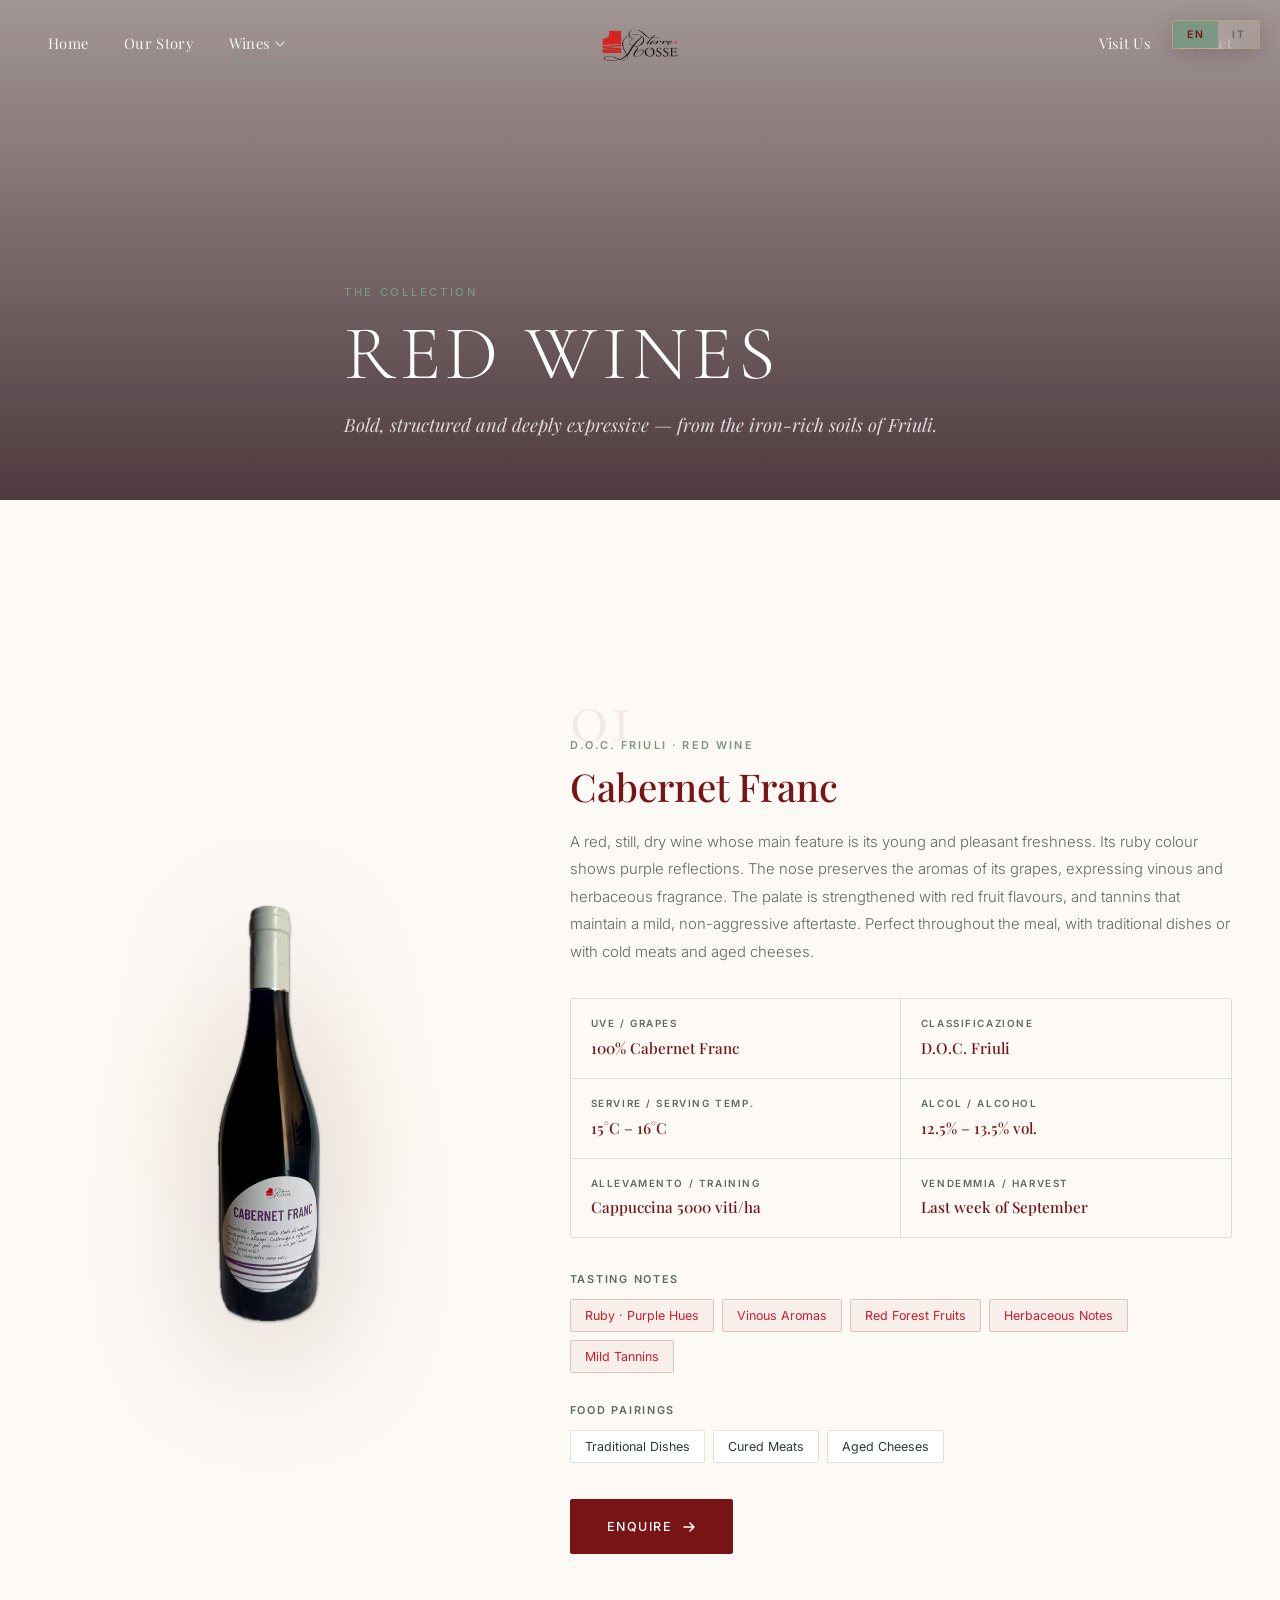
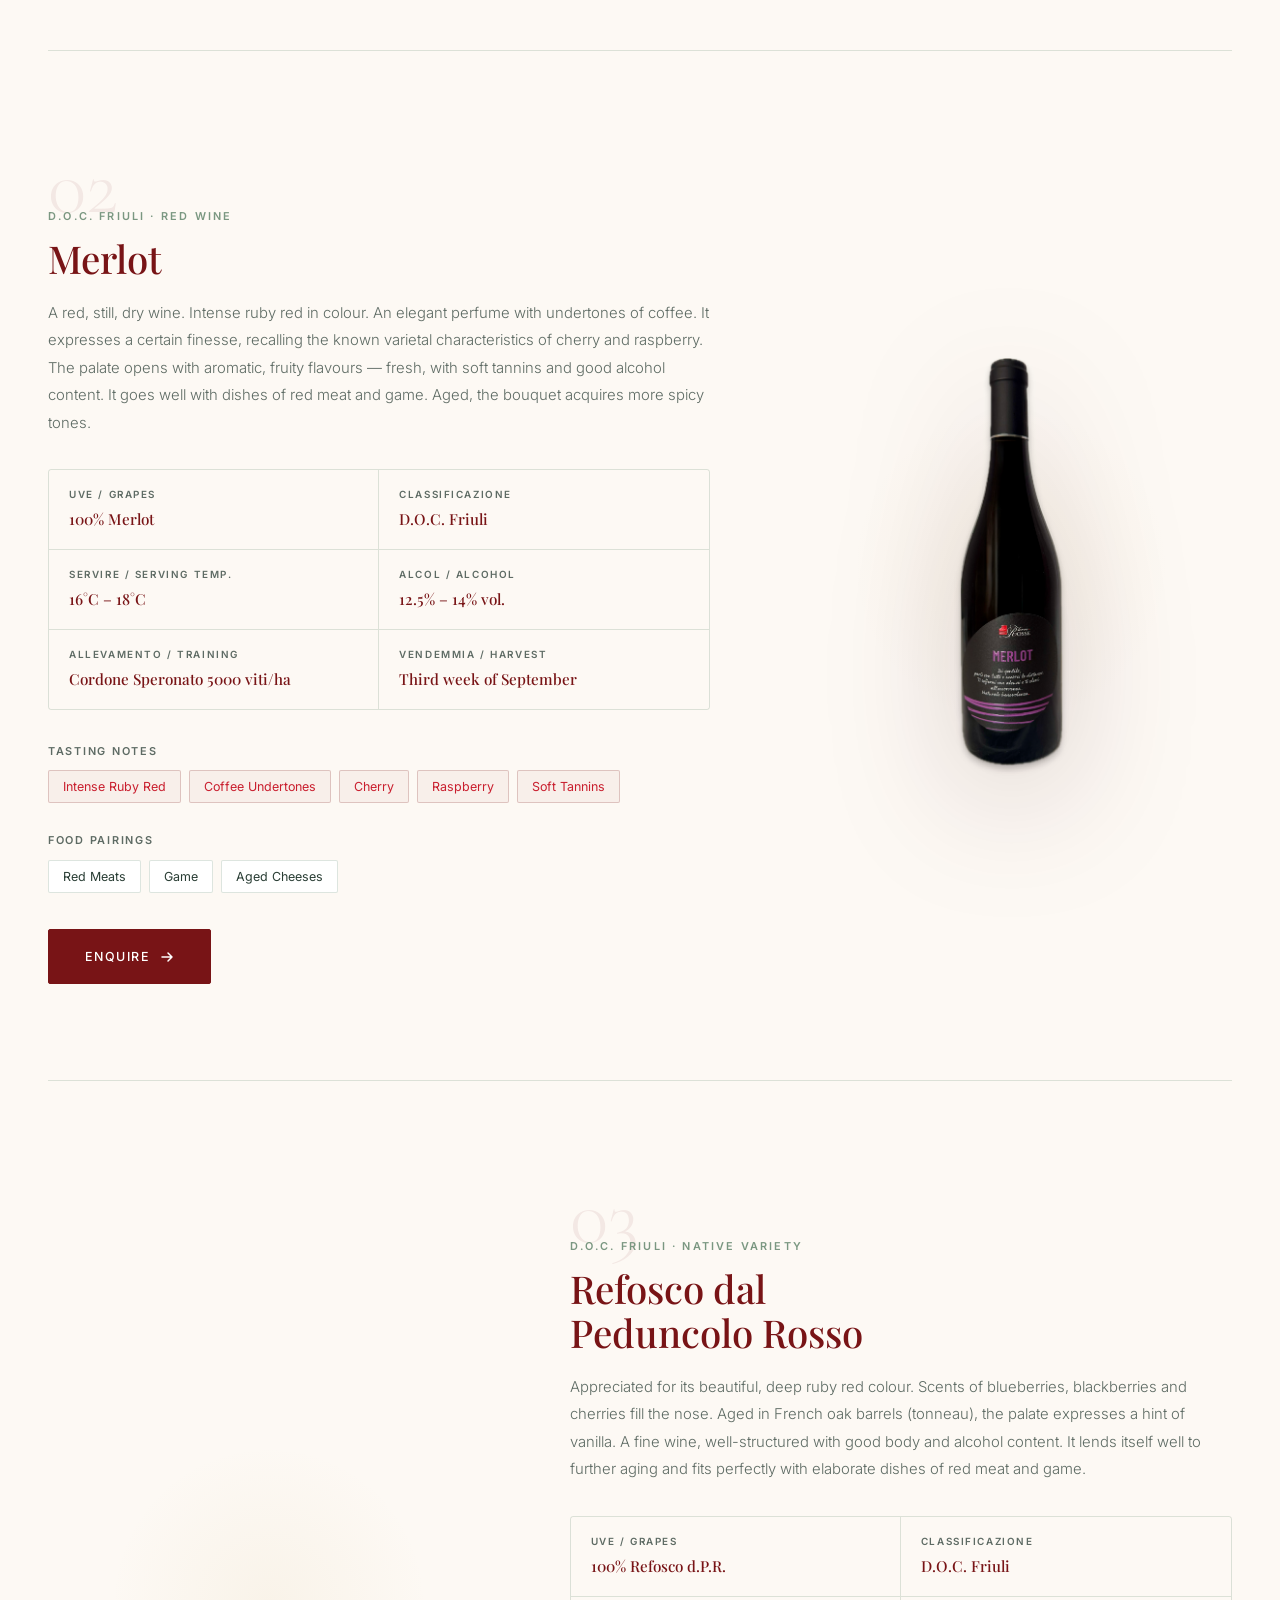
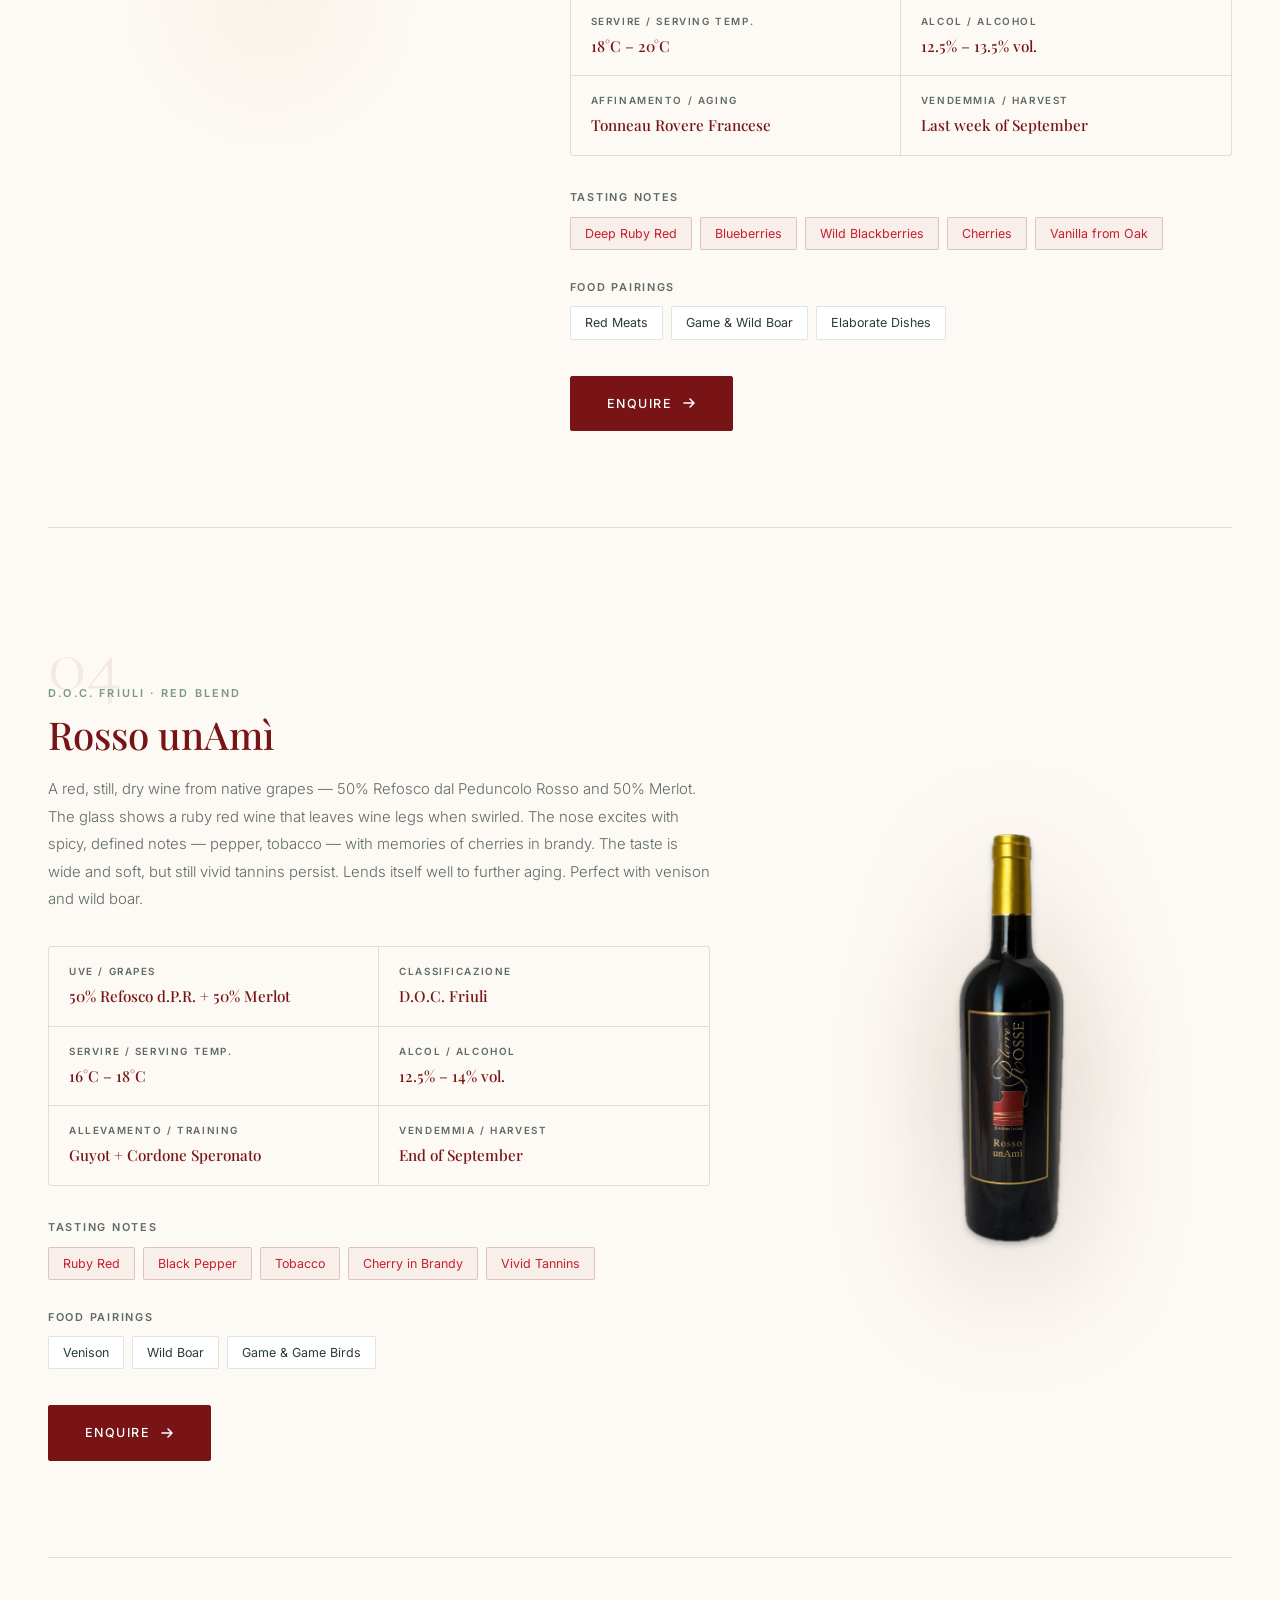
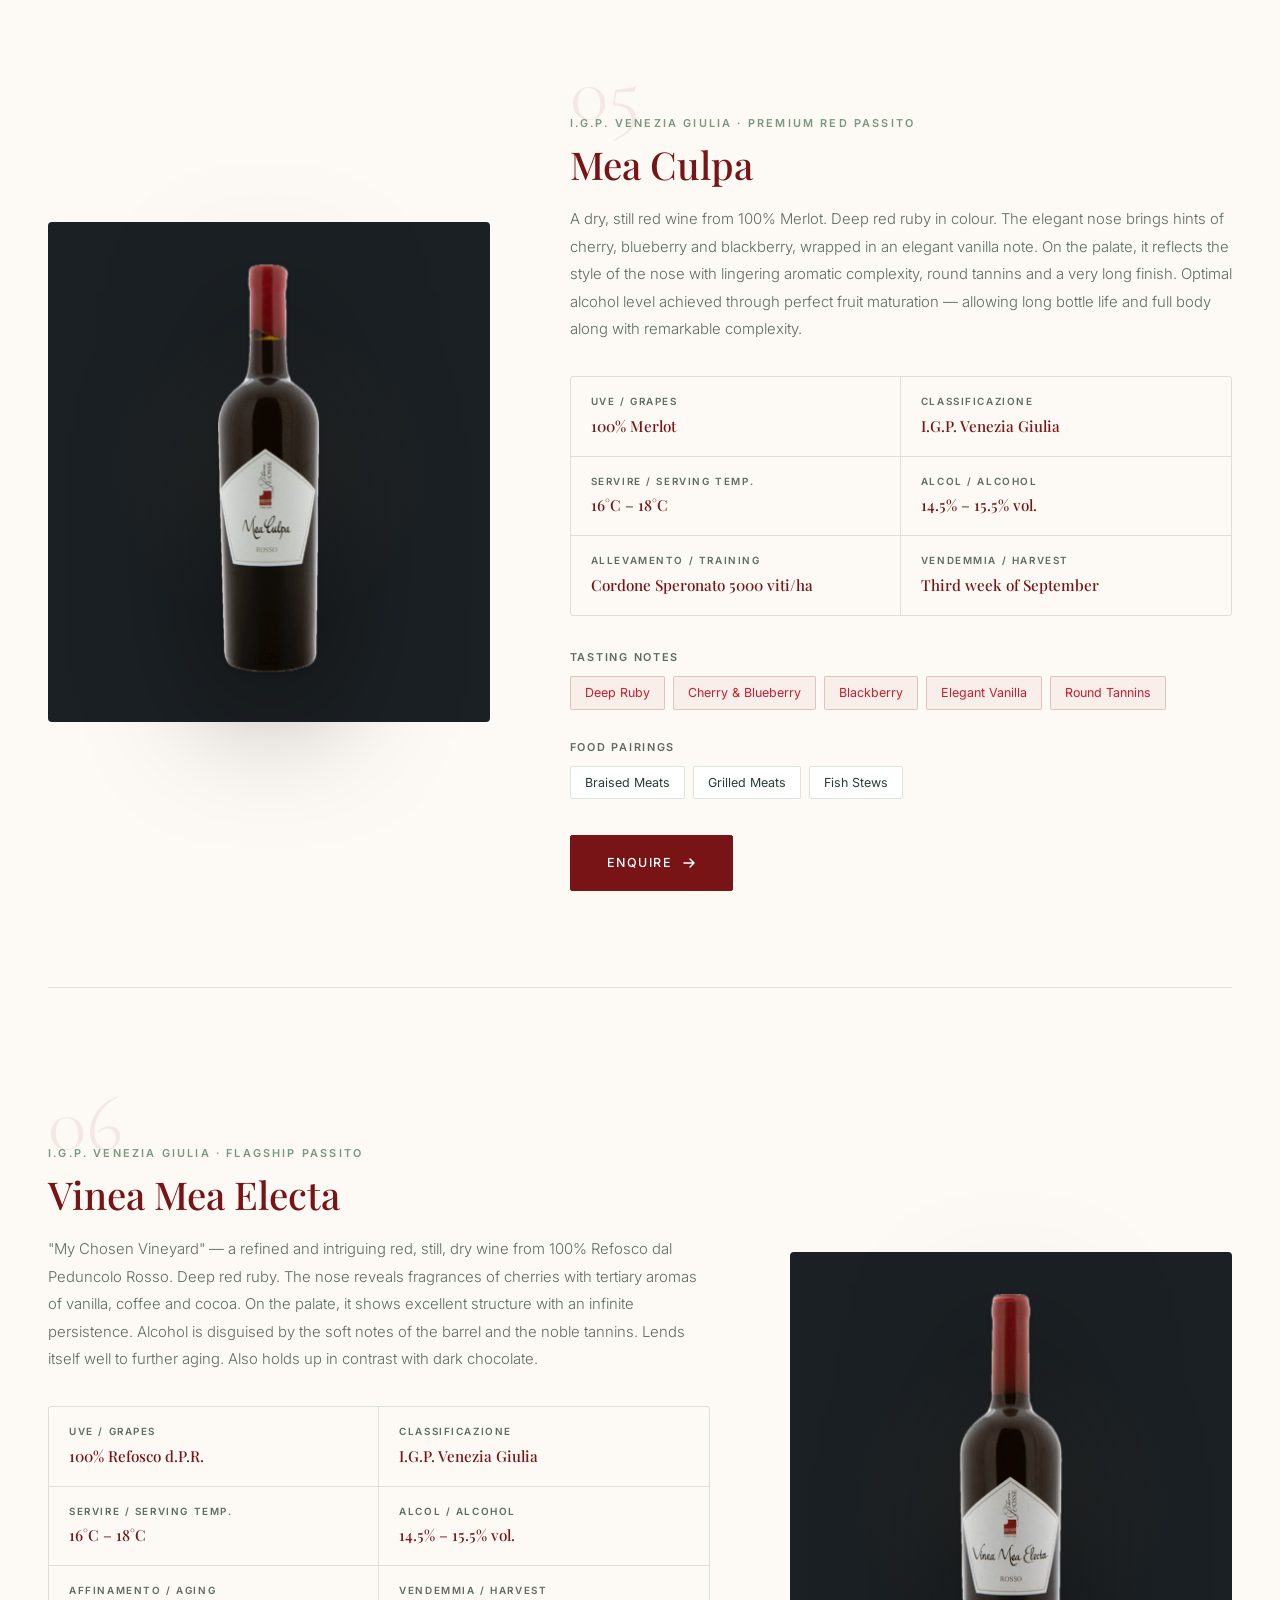
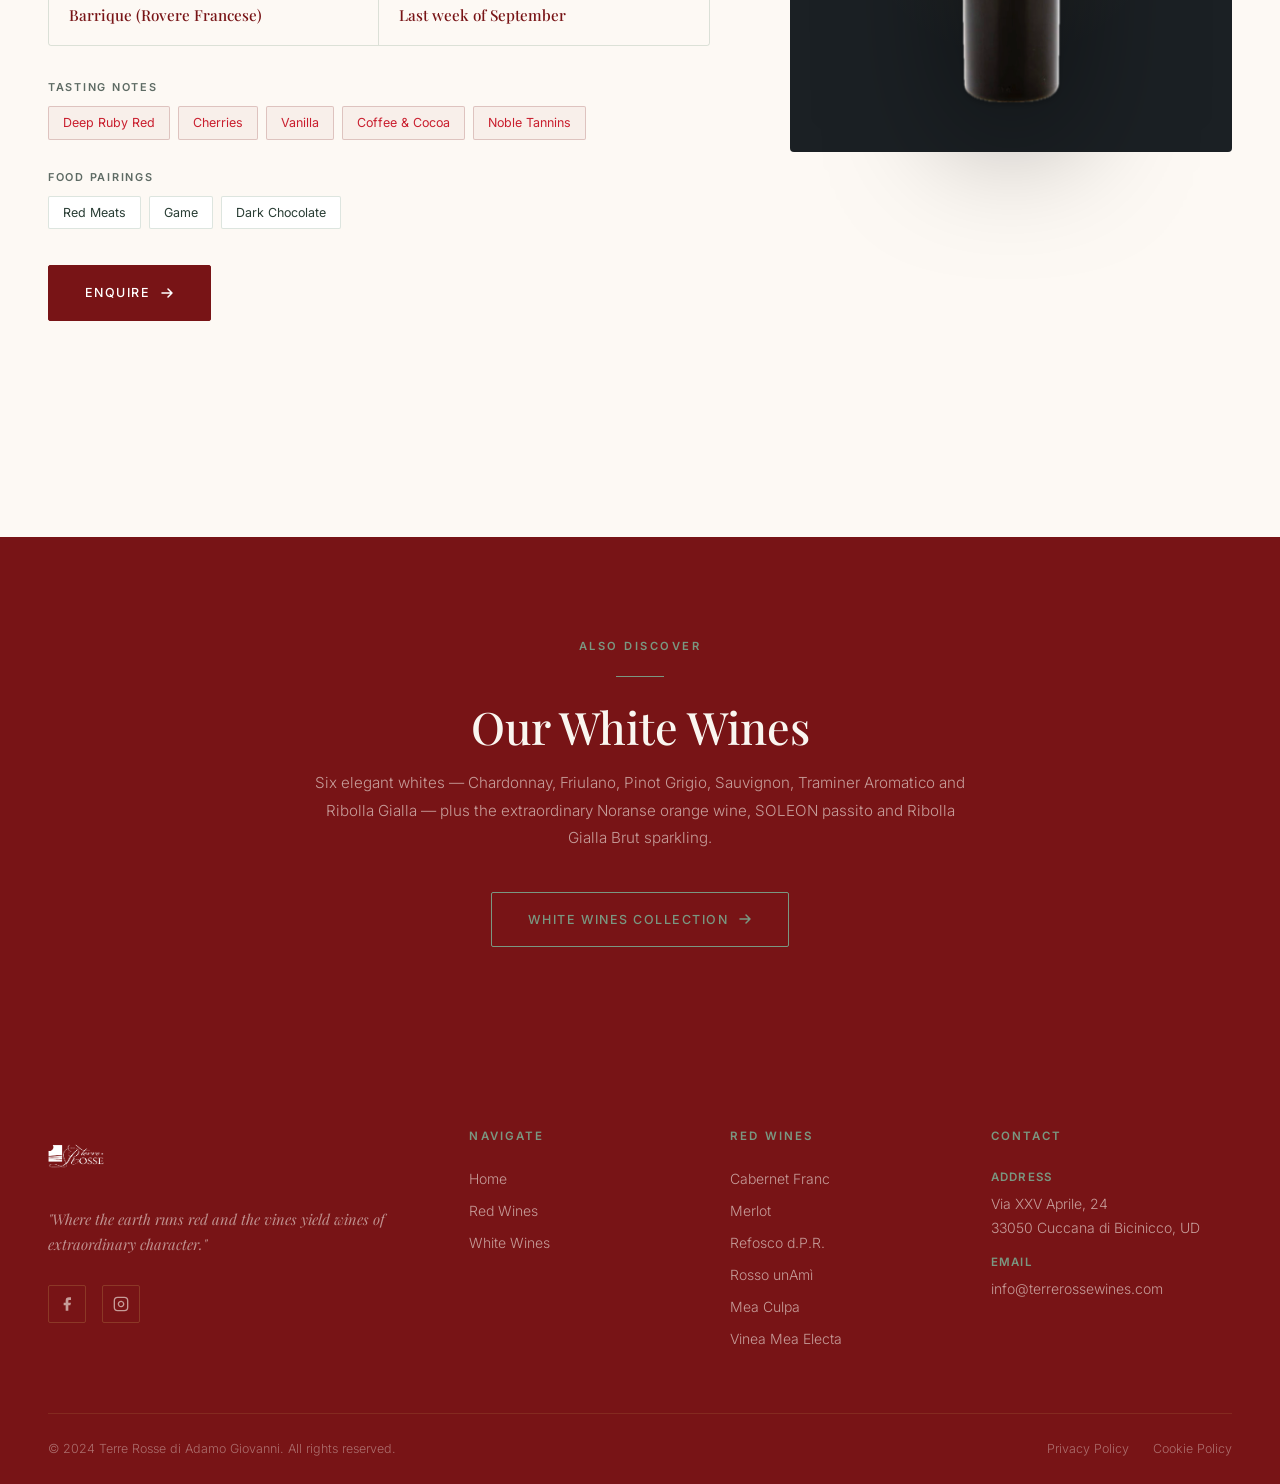
==== commit 0516eabd: "Refine wine showcases: integrate high-end transparent PNGs for all red and white wines, upgrade mega" ====
--- a/red-wines.html
+++ b/red-wines.html
@@ -43,36 +43,64 @@
 </header>
 
 <!-- Mega Menu -->
-<nav class="mega-menu" id="mega-menu">
+<nav class="mega-menu" id="mega-menu" role="navigation">
   <div class="mega-menu-inner">
-    <a href="red-wines.html" class="mega-col" style="text-decoration:none;display:block">
-      <img src="images/category-red.jpg" alt="Red Wines" class="mega-col-img">
+    <div class="mega-col">
       <div class="mega-col-eyebrow"><span data-lang="en">Collection</span><span data-lang="it">Collezione</span></div>
       <div class="mega-col-title"><span data-lang="en">Red Wines</span><span data-lang="it">Vini Rossi</span></div>
-      <p class="mega-col-desc"><span data-lang="en">Cabernet Franc, Merlot, Refosco, Rosso unAmì, Mea Culpa, Vinea Mea Electa, Pinot Nero.</span><span data-lang="it">Cabernet Franc, Merlot, Refosco, Rosso unAmì, Mea Culpa, Vinea Mea Electa, Pinot Nero.</span></p>
-      <span class="mega-col-link"><span data-lang="en">Explore</span><span data-lang="it">Scopri</span> <svg viewBox="0 0 12 12" fill="none"><path d="M2 6H10M7 3L10 6L7 9" stroke="currentColor" stroke-width="1.4" stroke-linecap="round" stroke-linejoin="round"/></svg></span>
-    </a>
-    <a href="white-wines.html" class="mega-col" style="text-decoration:none;display:block">
-      <img src="images/category-white.jpg" alt="White Wines" class="mega-col-img">
+      <ul class="mega-col-links">
+        <li><a href="red-wines.html#cabernet-franc" class="mega-link">Cabernet Franc</a></li>
+        <li><a href="red-wines.html#merlot" class="mega-link">Merlot</a></li>
+        <li><a href="red-wines.html#refosco" class="mega-link">Refosco d.P.R.</a></li>
+        <li><a href="red-wines.html#rosso-unami" class="mega-link">Rosso unAmì</a></li>
+        <li><a href="red-wines.html#mea-culpa" class="mega-link">Mea Culpa</a></li>
+        <li><a href="red-wines.html#vinea-mea-electa" class="mega-link">Vinea Mea Electa</a></li>
+      </ul>
+    </div>
+    <div class="mega-col">
       <div class="mega-col-eyebrow"><span data-lang="en">Collection</span><span data-lang="it">Collezione</span></div>
       <div class="mega-col-title"><span data-lang="en">White Wines</span><span data-lang="it">Vini Bianchi</span></div>
-      <p class="mega-col-desc"><span data-lang="en">Chardonnay, Friulano, Pinot Grigio, Sauvignon, Traminer Aromatico, Ribolla Gialla.</span><span data-lang="it">Chardonnay, Friulano, Pinot Grigio, Sauvignon, Traminer Aromatico, Ribolla Gialla.</span></p>
-      <span class="mega-col-link"><span data-lang="en">Explore</span><span data-lang="it">Scopri</span> <svg viewBox="0 0 12 12" fill="none"><path d="M2 6H10M7 3L10 6L7 9" stroke="currentColor" stroke-width="1.4" stroke-linecap="round" stroke-linejoin="round"/></svg></span>
-    </a>
-    <a href="white-wines.html#noranse" class="mega-col" style="text-decoration:none;display:block">
-      <img src="images/category-orange.jpg" alt="Noranse" class="mega-col-img">
-      <div class="mega-col-eyebrow"><span data-lang="en">Specialty</span><span data-lang="it">Specialità</span></div>
-      <div class="mega-col-title">Noranse</div>
-      <p class="mega-col-desc"><span data-lang="en">I.G.T. Venezia Giulia. Skin-macerated Ribolla Gialla.</span><span data-lang="it">I.G.T. Venezia Giulia. Ribolla Gialla macerata.</span></p>
-      <span class="mega-col-link"><span data-lang="en">Discover</span><span data-lang="it">Scopri</span> <svg viewBox="0 0 12 12" fill="none"><path d="M2 6H10M7 3L10 6L7 9" stroke="currentColor" stroke-width="1.4" stroke-linecap="round" stroke-linejoin="round"/></svg></span>
-    </a>
-    <a href="white-wines.html#ribolla-brut" class="mega-col" style="text-decoration:none;display:block">
-      <img src="images/category-sparkling.jpg" alt="Ribolla Gialla Brut" class="mega-col-img">
-      <div class="mega-col-eyebrow"><span data-lang="en">Sparkling</span><span data-lang="it">Spumante</span></div>
-      <div class="mega-col-title">Ribolla Gialla Brut</div>
-      <p class="mega-col-desc"><span data-lang="en">Brut sparkling wine from native Ribolla Gialla.</span><span data-lang="it">Spumante brut da Ribolla Gialla autoctona.</span></p>
-      <span class="mega-col-link"><span data-lang="en">Discover</span><span data-lang="it">Scopri</span> <svg viewBox="0 0 12 12" fill="none"><path d="M2 6H10M7 3L10 6L7 9" stroke="currentColor" stroke-width="1.4" stroke-linecap="round" stroke-linejoin="round"/></svg></span>
-    </a>
+      <ul class="mega-col-links">
+        <li><a href="white-wines.html#chardonnay" class="mega-link">Chardonnay</a></li>
+        <li><a href="white-wines.html#friulano" class="mega-link">Friulano</a></li>
+        <li><a href="white-wines.html#pinot-grigio" class="mega-link">Pinot Grigio</a></li>
+        <li><a href="white-wines.html#sauvignon" class="mega-link">Sauvignon</a></li>
+        <li><a href="white-wines.html#traminer" class="mega-link">Traminer Aromatico</a></li>
+        <li><a href="white-wines.html#ribolla-gialla" class="mega-link">Ribolla Gialla</a></li>
+      </ul>
+    </div>
+    <div class="mega-col">
+      <div class="mega-col-eyebrow"><span data-lang="en">Specialties</span><span data-lang="it">Specialità</span></div>
+      <div class="mega-col-title"><span data-lang="en">Sparkling &amp; Sweet</span><span data-lang="it">Spumanti &amp; Dolci</span></div>
+      <ul class="mega-col-links">
+        <li><a href="white-wines.html#noranse" class="mega-link">Noranse <span class="badge badge--orange">Orange</span></a></li>
+        <li><a href="white-wines.html#soleon" class="mega-link">SOLEON <span class="badge badge--gold">Passito</span></a></li>
+        <li><a href="white-wines.html#ribolla-brut" class="mega-link">Ribolla Gialla Brut <span class="badge badge--sparkling">Sparkling</span></a></li>
+      </ul>
+      <a href="index.html#visit-us" class="mega-cta-link">
+        <span data-lang="en">Book a tasting</span><span data-lang="it">Prenota una degustazione</span>
+        <svg viewBox="0 0 12 12" fill="none"><path d="M2 6H10M7 3L10 6L7 9" stroke="currentColor" stroke-width="1.4" stroke-linecap="round" stroke-linejoin="round"/></svg>
+      </a>
+    </div>
+    <div class="mega-col mega-col--featured">
+      <div class="mega-featured-card">
+        <div class="mega-featured-img">
+          <img src="images/wines/vinea_mea_electa.png" alt="Vinea Mea Electa">
+        </div>
+        <div class="mega-featured-details">
+          <div class="mega-col-eyebrow"><span data-lang="en">Flagship</span><span data-lang="it">Vino di Punta</span></div>
+          <div class="mega-featured-title">Vinea Mea Electa</div>
+          <p class="mega-featured-desc">
+            <span data-lang="en">Complex structure and infinite persistence.</span>
+            <span data-lang="it">Struttura complessa e persistenza infinita.</span>
+          </p>
+          <a href="red-wines.html#vinea-mea-electa" class="mega-cta-link" style="margin-top: 0;">
+            <span data-lang="en">Explore</span><span data-lang="it">Scopri</span>
+            <svg viewBox="0 0 12 12" fill="none"><path d="M2 6H10M7 3L10 6L7 9" stroke="currentColor" stroke-width="1.4" stroke-linecap="round" stroke-linejoin="round"/></svg>
+          </a>
+        </div>
+      </div>
+    </div>
   </div>
 </nav>
 
@@ -123,7 +151,7 @@
     <!-- 1. Cabernet Franc -->
     <article class="wine-entry" id="cabernet-franc">
       <div class="wine-entry-bottle">
-        <img src="images/wines/Pradusello-pn277yhy2nqwclkkncukntz7obuajfi0sgkvzhkot4.png" alt="Cabernet Franc — Terre Rosse Wines">
+        <img src="images/wines/cabernet_franc.png" alt="Cabernet Franc — Terre Rosse Wines">
       </div>
       <div class="wine-entry-details">
         <div class="wine-entry-number">01</div>
@@ -166,7 +194,7 @@
     <!-- 2. Merlot (reversed) -->
     <article class="wine-entry reverse" id="merlot">
       <div class="wine-entry-bottle">
-        <img src="images/wines/Pradusello-pn277yhy2nqwclkkncukntz7obuajfi0sgkvzhkot4.png" alt="Merlot — Terre Rosse Wines">
+        <img src="images/wines/merlot.png" alt="Merlot — Terre Rosse Wines">
       </div>
       <div class="wine-entry-details">
         <div class="wine-entry-number">02</div>
@@ -209,7 +237,7 @@
     <!-- 3. Refosco dal Peduncolo Rosso -->
     <article class="wine-entry" id="refosco">
       <div class="wine-entry-bottle">
-        <img src="images/wines/Pradusello-pn277yhy2nqwclkkncukntz7obuajfi0sgkvzhkot4.png" alt="Refosco dal Peduncolo Rosso — Terre Rosse Wines">
+        <img src="images/wines/refosco.png" alt="Refosco dal Peduncolo Rosso — Terre Rosse Wines">
       </div>
       <div class="wine-entry-details">
         <div class="wine-entry-number">03</div>
@@ -252,7 +280,7 @@
     <!-- 4. Rosso unAmì (reversed) -->
     <article class="wine-entry reverse" id="rosso-unami">
       <div class="wine-entry-bottle">
-        <img src="images/wines/Pradusello-pn277yhy2nqwclkkncukntz7obuajfi0sgkvzhkot4.png" alt="Rosso unAmì — Terre Rosse Wines">
+        <img src="images/wines/rosso_unami.png" alt="Rosso unAmì — Terre Rosse Wines">
       </div>
       <div class="wine-entry-details">
         <div class="wine-entry-number">04</div>
@@ -295,7 +323,7 @@
     <!-- 5. Mea Culpa -->
     <article class="wine-entry" id="mea-culpa">
       <div class="wine-entry-bottle wine-entry-bottle--premium">
-        <img src="images/wines/Pradusello-pn277yhy2nqwclkkncukntz7obuajfi0sgkvzhkot4.png" alt="Mea Culpa — Terre Rosse Wines">
+        <img src="images/wines/mea_culpa.png" alt="Mea Culpa — Terre Rosse Wines">
       </div>
       <div class="wine-entry-details">
         <div class="wine-entry-number">05</div>
@@ -338,7 +366,7 @@
     <!-- 6. Vinea Mea Electa (reversed) -->
     <article class="wine-entry reverse" id="vinea-mea-electa">
       <div class="wine-entry-bottle wine-entry-bottle--premium">
-        <img src="images/wines/Pradusello-pn277yhy2nqwclkkncukntz7obuajfi0sgkvzhkot4.png" alt="Vinea Mea Electa — Terre Rosse Wines">
+        <img src="images/wines/vinea_mea_electa.png" alt="Vinea Mea Electa — Terre Rosse Wines">
       </div>
       <div class="wine-entry-details">
         <div class="wine-entry-number">06</div>
--- a/styles.css
+++ b/styles.css
@@ -267,19 +267,133 @@
 }
 
 .mega-col {
-  padding: 44px 36px;
+  padding: 40px 32px;
   border-right: 1px solid var(--border-color);
   transition: background var(--transition-fast);
 }
 .mega-col:last-child { border-right: none; }
-.mega-col:hover { background: var(--light-cream); }
-.mega-col-img { width: 100%; height: 120px; object-fit: cover; border-radius: 3px; margin-bottom: 18px; }
+.mega-col:hover { background: rgba(250,246,240,0.3); }
+
 .mega-col-eyebrow { font-family: var(--font-sans); font-size: 0.65rem; font-weight: 600; letter-spacing: 0.18em; text-transform: uppercase; color: var(--gold); margin-bottom: 8px; }
-.mega-col-title { font-family: var(--font-serif); font-size: 1.25rem; font-weight: 500; color: var(--wine-deep); margin-bottom: 10px; }
-.mega-col-desc { font-family: var(--font-sans); font-size: 0.8rem; font-weight: 300; color: var(--mid-gray); line-height: 1.7; margin-bottom: 20px; }
-.mega-col-link { display: inline-flex; align-items: center; gap: 8px; font-family: var(--font-sans); font-size: 0.72rem; font-weight: 600; letter-spacing: 0.12em; text-transform: uppercase; color: var(--wine-red); transition: gap var(--transition-fast); }
-.mega-col-link:hover { gap: 12px; }
-.mega-col-link svg { width: 12px; height: 12px; }
+.mega-col-title { font-family: var(--font-serif); font-size: 1.25rem; font-weight: 500; color: var(--wine-deep); margin-bottom: 12px; }
+
+.mega-col-links {
+  list-style: none;
+  padding: 0;
+  margin: 12px 0 0 0;
+}
+.mega-col-links li {
+  margin-bottom: 8px;
+}
+.mega-link {
+  font-family: var(--font-sans);
+  font-size: 0.85rem;
+  font-weight: 400;
+  color: var(--dark-gray);
+  transition: color var(--transition-fast), transform var(--transition-fast);
+  display: inline-block;
+}
+.mega-link:hover {
+  color: var(--wine-red);
+  transform: translateX(4px);
+}
+
+.mega-col--featured {
+  background: var(--light-cream);
+}
+.mega-featured-card {
+  display: flex;
+  align-items: center;
+  gap: 20px;
+  height: 100%;
+}
+.mega-featured-img {
+  flex-shrink: 0;
+  width: 70px;
+  height: 160px;
+  display: flex;
+  align-items: center;
+  justify-content: center;
+}
+.mega-featured-img img {
+  height: 150px;
+  width: auto;
+  object-fit: contain;
+  filter: drop-shadow(0 12px 24px rgba(58,10,20,0.15));
+  transition: transform var(--transition-slow);
+}
+.mega-featured-card:hover .mega-featured-img img {
+  transform: translateY(-5px) scale(1.05);
+}
+.mega-featured-details {
+  display: flex;
+  flex-direction: column;
+}
+.mega-featured-title {
+  font-family: var(--font-serif);
+  font-size: 1.15rem;
+  font-weight: 500;
+  color: var(--wine-deep);
+  margin-top: 4px;
+  margin-bottom: 8px;
+}
+.mega-featured-desc {
+  font-family: var(--font-sans);
+  font-size: 0.78rem;
+  font-weight: 300;
+  color: var(--mid-gray);
+  line-height: 1.6;
+  margin-bottom: 14px;
+}
+
+.mega-cta-link {
+  display: inline-flex;
+  align-items: center;
+  gap: 6px;
+  margin-top: 24px;
+  font-family: var(--font-sans);
+  font-size: 0.72rem;
+  font-weight: 600;
+  letter-spacing: 0.12em;
+  text-transform: uppercase;
+  color: var(--wine-red);
+  border-bottom: 1px solid rgba(201,30,46,0.25);
+  padding-bottom: 2px;
+  transition: gap var(--transition-fast), border-color var(--transition-fast);
+}
+.mega-cta-link:hover {
+  gap: 10px;
+  border-color: var(--wine-red);
+}
+.mega-cta-link svg {
+  width: 10px;
+  height: 10px;
+}
+
+.badge {
+  font-family: var(--font-sans);
+  font-size: 0.58rem;
+  font-weight: 600;
+  letter-spacing: 0.05em;
+  text-transform: uppercase;
+  padding: 2px 6px;
+  border-radius: 2px;
+  margin-left: 6px;
+  display: inline-block;
+  vertical-align: middle;
+}
+.badge--orange {
+  background: rgba(220,130,50,0.1);
+  color: #c87a28;
+}
+.badge--gold {
+  background: rgba(122,151,129,0.1);
+  color: var(--gold);
+}
+.badge--sparkling {
+  background: rgba(201,30,46,0.06);
+  color: var(--wine-red);
+}
 
 /* ============================================================
    MOBILE
@@ -746,6 +860,21 @@
   min-height: 480px;
   position: relative;
 }
+.wine-entry-bottle::before {
+  content: '';
+  position: absolute;
+  width: 320px;
+  height: 320px;
+  border-radius: 50%;
+  background: radial-gradient(circle, rgba(197,165,90,0.07) 0%, transparent 70%);
+  z-index: 0;
+  pointer-events: none;
+  transition: transform var(--transition-slow), background var(--transition-slow);
+}
+.wine-entry:hover .wine-entry-bottle::before {
+  transform: scale(1.15);
+  background: radial-gradient(circle, rgba(197,165,90,0.12) 0%, transparent 70%);
+}
 .wine-entry-bottle img {
   height: 420px;
   width: auto;
